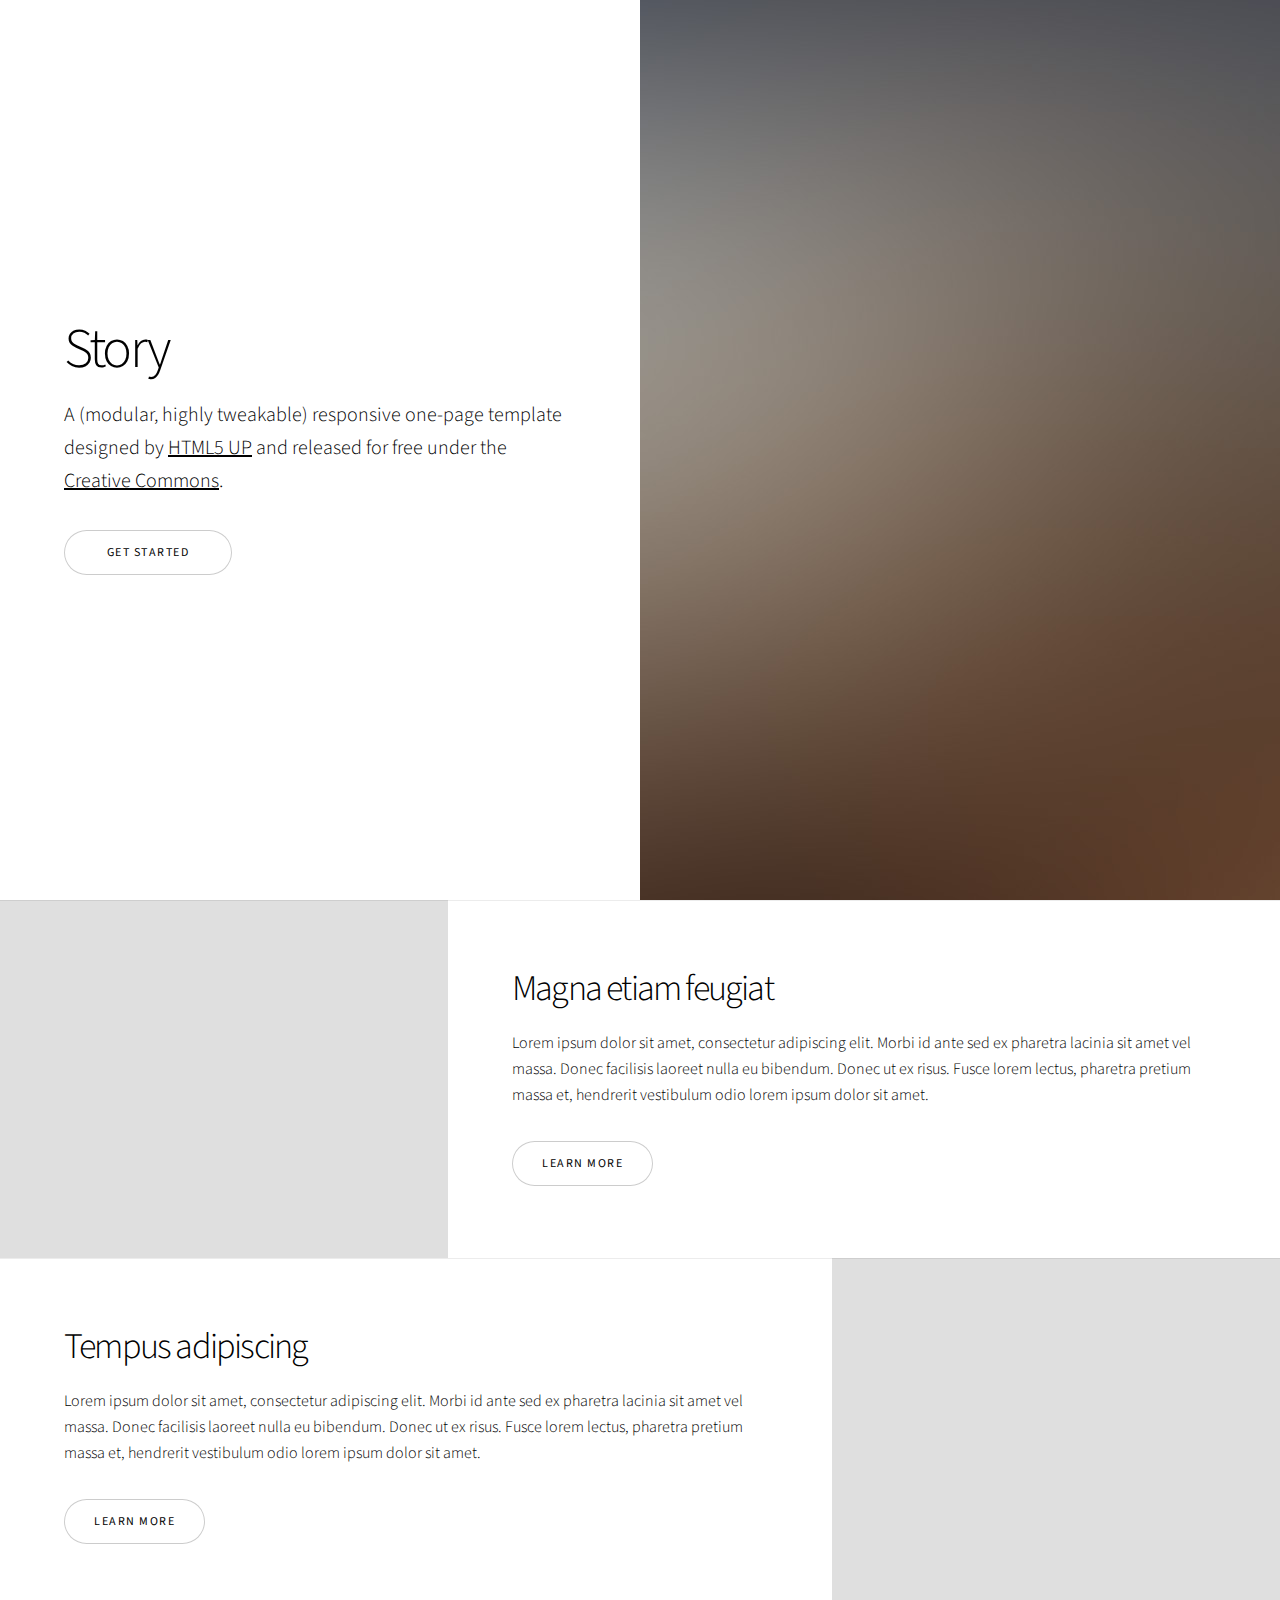
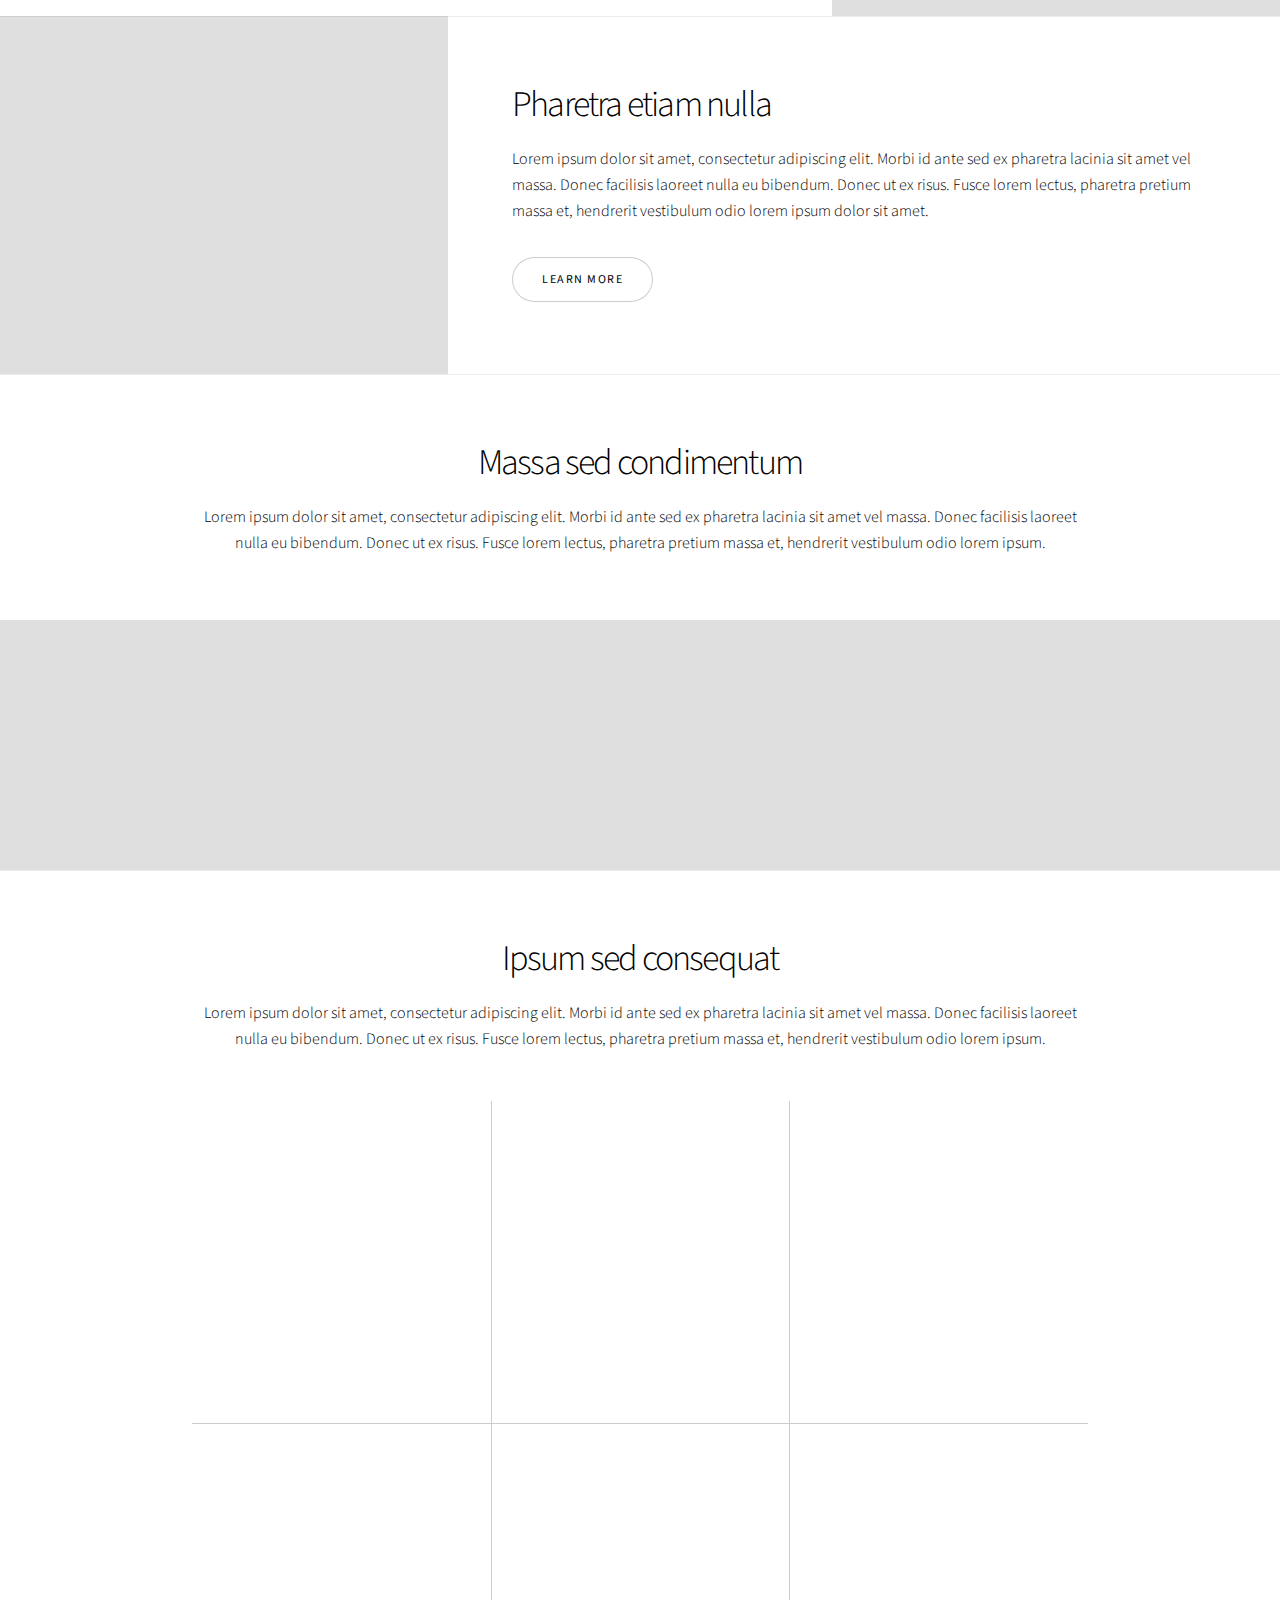
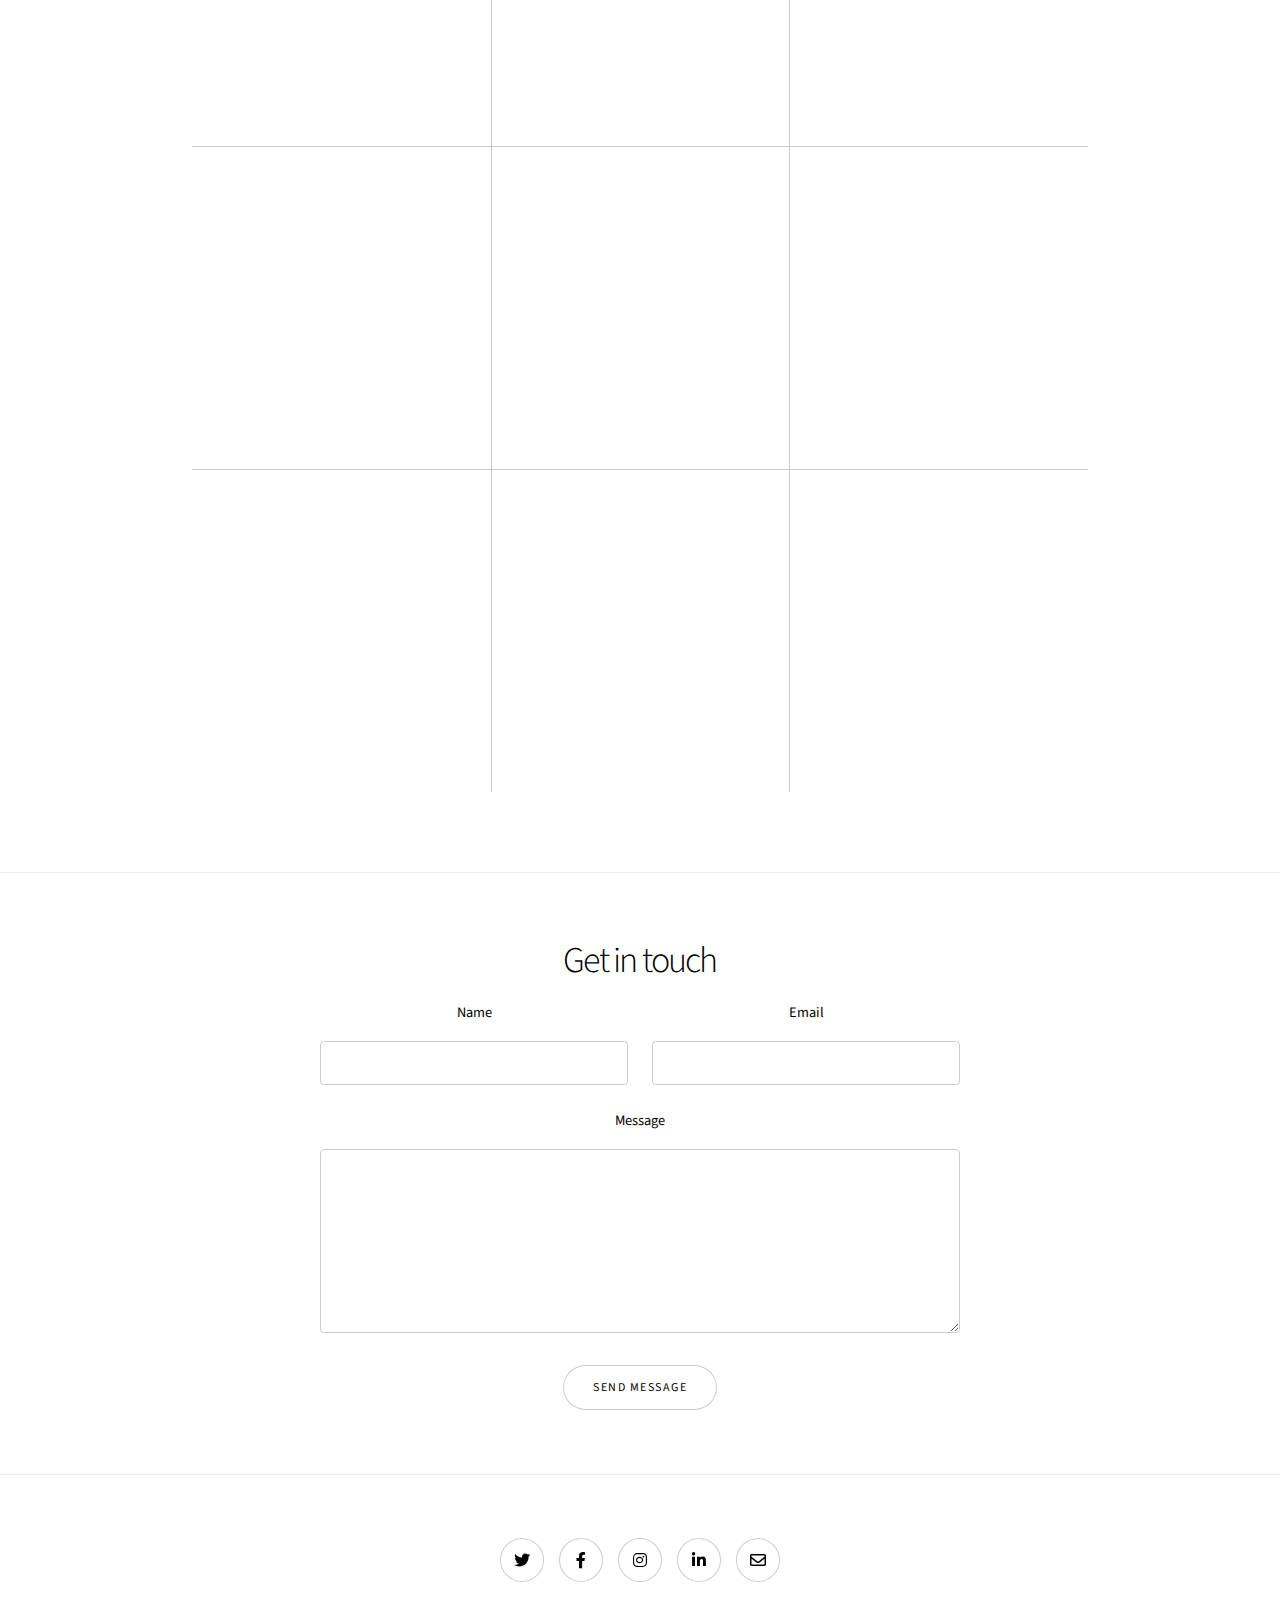
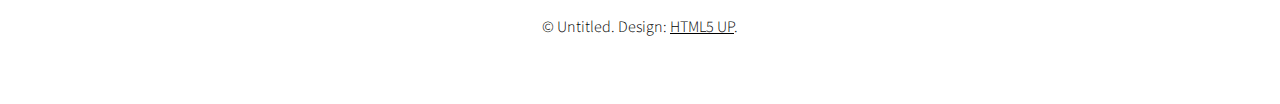
==== html5up-story/index.html @ 66fefcb7 "HTML5 Download" ====
<!DOCTYPE HTML>
<!--
	Story by HTML5 UP
	html5up.net | @ajlkn
	Free for personal and commercial use under the CCA 3.0 license (html5up.net/license)
-->
<html>
	<head>
		<title>Story by HTML5 UP</title>
		<meta charset="utf-8" />
		<meta name="viewport" content="width=device-width, initial-scale=1, user-scalable=no" />
		<link rel="stylesheet" href="assets/css/main.css" />
		<noscript><link rel="stylesheet" href="assets/css/noscript.css" /></noscript>
	</head>
	<body class="is-preload">

		<!-- Wrapper -->
			<div id="wrapper" class="divided">

				<!-- One -->
					<section class="banner style1 orient-left content-align-left image-position-right fullscreen onload-image-fade-in onload-content-fade-right">
						<div class="content">
							<h1>Story</h1>
							<p class="major">A (modular, highly tweakable) responsive one-page template designed by <a href="https://html5up.net">HTML5 UP</a> and released for free under the <a href="https://html5up.net/license">Creative Commons</a>.</p>
							<ul class="actions stacked">
								<li><a href="#first" class="button big wide smooth-scroll-middle">Get Started</a></li>
							</ul>
						</div>
						<div class="image">
							<img src="images/banner.jpg" alt="" />
						</div>
					</section>

				<!-- Two -->
					<section class="spotlight style1 orient-right content-align-left image-position-center onscroll-image-fade-in" id="first">
						<div class="content">
							<h2>Magna etiam feugiat</h2>
							<p>Lorem ipsum dolor sit amet, consectetur adipiscing elit. Morbi id ante sed ex pharetra lacinia sit amet vel massa. Donec facilisis laoreet nulla eu bibendum. Donec ut ex risus. Fusce lorem lectus, pharetra pretium massa et, hendrerit vestibulum odio lorem ipsum dolor sit amet.</p>
							<ul class="actions stacked">
								<li><a href="#" class="button">Learn More</a></li>
							</ul>
						</div>
						<div class="image">
							<img src="images/spotlight01.jpg" alt="" />
						</div>
					</section>

				<!-- Three -->
					<section class="spotlight style1 orient-left content-align-left image-position-center onscroll-image-fade-in">
						<div class="content">
							<h2>Tempus adipiscing</h2>
							<p>Lorem ipsum dolor sit amet, consectetur adipiscing elit. Morbi id ante sed ex pharetra lacinia sit amet vel massa. Donec facilisis laoreet nulla eu bibendum. Donec ut ex risus. Fusce lorem lectus, pharetra pretium massa et, hendrerit vestibulum odio lorem ipsum dolor sit amet.</p>
							<ul class="actions stacked">
								<li><a href="#" class="button">Learn More</a></li>
							</ul>
						</div>
						<div class="image">
							<img src="images/spotlight02.jpg" alt="" />
						</div>
					</section>

				<!-- Four -->
					<section class="spotlight style1 orient-right content-align-left image-position-center onscroll-image-fade-in">
						<div class="content">
							<h2>Pharetra etiam nulla</h2>
							<p>Lorem ipsum dolor sit amet, consectetur adipiscing elit. Morbi id ante sed ex pharetra lacinia sit amet vel massa. Donec facilisis laoreet nulla eu bibendum. Donec ut ex risus. Fusce lorem lectus, pharetra pretium massa et, hendrerit vestibulum odio lorem ipsum dolor sit amet.</p>
							<ul class="actions stacked">
								<li><a href="#" class="button">Learn More</a></li>
							</ul>
						</div>
						<div class="image">
							<img src="images/spotlight03.jpg" alt="" />
						</div>
					</section>

				<!-- Five -->
					<section class="wrapper style1 align-center">
						<div class="inner">
							<h2>Massa sed condimentum</h2>
							<p>Lorem ipsum dolor sit amet, consectetur adipiscing elit. Morbi id ante sed ex pharetra lacinia sit amet vel massa. Donec facilisis laoreet nulla eu bibendum. Donec ut ex risus. Fusce lorem lectus, pharetra pretium massa et, hendrerit vestibulum odio lorem ipsum.</p>
						</div>

						<!-- Gallery -->
							<div class="gallery style2 medium lightbox onscroll-fade-in">
								<article>
									<a href="images/gallery/fulls/01.jpg" class="image">
										<img src="images/gallery/thumbs/01.jpg" alt="" />
									</a>
									<div class="caption">
										<h3>Ipsum Dolor</h3>
										<p>Lorem ipsum dolor amet, consectetur magna etiam elit. Etiam sed ultrices.</p>
										<ul class="actions fixed">
											<li><span class="button small">Details</span></li>
										</ul>
									</div>
								</article>
								<article>
									<a href="images/gallery/fulls/02.jpg" class="image">
										<img src="images/gallery/thumbs/02.jpg" alt="" />
									</a>
									<div class="caption">
										<h3>Feugiat Lorem</h3>
										<p>Lorem ipsum dolor amet, consectetur magna etiam elit. Etiam sed ultrices.</p>
										<ul class="actions fixed">
											<li><span class="button small">Details</span></li>
										</ul>
									</div>
								</article>
								<article>
									<a href="images/gallery/fulls/03.jpg" class="image">
										<img src="images/gallery/thumbs/03.jpg" alt="" />
									</a>
									<div class="caption">
										<h3>Magna Amet</h3>
										<p>Lorem ipsum dolor amet, consectetur magna etiam elit. Etiam sed ultrices.</p>
										<ul class="actions fixed">
											<li><span class="button small">Details</span></li>
										</ul>
									</div>
								</article>
								<article>
									<a href="images/gallery/fulls/04.jpg" class="image">
										<img src="images/gallery/thumbs/04.jpg" alt="" />
									</a>
									<div class="caption">
										<h3>Sed Tempus</h3>
										<p>Lorem ipsum dolor amet, consectetur magna etiam elit. Etiam sed ultrices.</p>
										<ul class="actions fixed">
											<li><span class="button small">Details</span></li>
										</ul>
									</div>
								</article>
								<article>
									<a href="images/gallery/fulls/05.jpg" class="image">
										<img src="images/gallery/thumbs/05.jpg" alt="" />
									</a>
									<div class="caption">
										<h3>Ultrices Magna</h3>
										<p>Lorem ipsum dolor amet, consectetur magna etiam elit. Etiam sed ultrices.</p>
										<ul class="actions fixed">
											<li><span class="button small">Details</span></li>
										</ul>
									</div>
								</article>
								<article>
									<a href="images/gallery/fulls/06.jpg" class="image">
										<img src="images/gallery/thumbs/06.jpg" alt="" />
									</a>
									<div class="caption">
										<h3>Sed Tempus</h3>
										<p>Lorem ipsum dolor amet, consectetur magna etiam elit. Etiam sed ultrices.</p>
										<ul class="actions fixed">
											<li><span class="button small">Details</span></li>
										</ul>
									</div>
								</article>
								<article>
									<a href="images/gallery/fulls/07.jpg" class="image">
										<img src="images/gallery/thumbs/07.jpg" alt="" />
									</a>
									<div class="caption">
										<h3>Ipsum Lorem</h3>
										<p>Lorem ipsum dolor amet, consectetur magna etiam elit. Etiam sed ultrices.</p>
										<ul class="actions fixed">
											<li><span class="button small">Details</span></li>
										</ul>
									</div>
								</article>
								<article>
									<a href="images/gallery/fulls/08.jpg" class="image">
										<img src="images/gallery/thumbs/08.jpg" alt="" />
									</a>
									<div class="caption">
										<h3>Magna Risus</h3>
										<p>Lorem ipsum dolor amet, consectetur magna etiam elit. Etiam sed ultrices.</p>
										<ul class="actions fixed">
											<li><span class="button small">Details</span></li>
										</ul>
									</div>
								</article>
								<article>
									<a href="images/gallery/fulls/09.jpg" class="image">
										<img src="images/gallery/thumbs/09.jpg" alt="" />
									</a>
									<div class="caption">
										<h3>Tempus Dolor</h3>
										<p>Lorem ipsum dolor amet, consectetur magna etiam elit. Etiam sed ultrices.</p>
										<ul class="actions fixed">
											<li><span class="button small">Details</span></li>
										</ul>
									</div>
								</article>
								<article>
									<a href="images/gallery/fulls/10.jpg" class="image">
										<img src="images/gallery/thumbs/10.jpg" alt="" />
									</a>
									<div class="caption">
										<h3>Sed Etiam</h3>
										<p>Lorem ipsum dolor amet, consectetur magna etiam elit. Etiam sed ultrices.</p>
										<ul class="actions fixed">
											<li><span class="button small">Details</span></li>
										</ul>
									</div>
								</article>
								<article>
									<a href="images/gallery/fulls/11.jpg" class="image">
										<img src="images/gallery/thumbs/11.jpg" alt="" />
									</a>
									<div class="caption">
										<h3>Magna Lorem</h3>
										<p>Lorem ipsum dolor amet, consectetur magna etiam elit. Etiam sed ultrices.</p>
										<ul class="actions fixed">
											<li><span class="button small">Details</span></li>
										</ul>
									</div>
								</article>
								<article>
									<a href="images/gallery/fulls/12.jpg" class="image">
										<img src="images/gallery/thumbs/12.jpg" alt="" />
									</a>
									<div class="caption">
										<h3>Ipsum Dolor</h3>
										<p>Lorem ipsum dolor amet, consectetur magna etiam elit. Etiam sed ultrices.</p>
										<ul class="actions fixed">
											<li><span class="button small">Details</span></li>
										</ul>
									</div>
								</article>
							</div>

					</section>

				<!-- Six -->
					<section class="wrapper style1 align-center">
						<div class="inner">
							<h2>Ipsum sed consequat</h2>
							<p>Lorem ipsum dolor sit amet, consectetur adipiscing elit. Morbi id ante sed ex pharetra lacinia sit amet vel massa. Donec facilisis laoreet nulla eu bibendum. Donec ut ex risus. Fusce lorem lectus, pharetra pretium massa et, hendrerit vestibulum odio lorem ipsum.</p>
							<div class="items style1 medium onscroll-fade-in">
								<section>
									<span class="icon style2 major fa-gem"></span>
									<h3>Lorem</h3>
									<p>Lorem ipsum dolor sit amet, consectetur adipiscing elit. Morbi dui turpis, cursus eget orci amet aliquam congue semper. Etiam eget ultrices risus nec tempor elit.</p>
								</section>
								<section>
									<span class="icon solid style2 major fa-save"></span>
									<h3>Ipsum</h3>
									<p>Lorem ipsum dolor sit amet, consectetur adipiscing elit. Morbi dui turpis, cursus eget orci amet aliquam congue semper. Etiam eget ultrices risus nec tempor elit.</p>
								</section>
								<section>
									<span class="icon solid style2 major fa-chart-bar"></span>
									<h3>Dolor</h3>
									<p>Lorem ipsum dolor sit amet, consectetur adipiscing elit. Morbi dui turpis, cursus eget orci amet aliquam congue semper. Etiam eget ultrices risus nec tempor elit.</p>
								</section>
								<section>
									<span class="icon solid style2 major fa-wifi"></span>
									<h3>Amet</h3>
									<p>Lorem ipsum dolor sit amet, consectetur adipiscing elit. Morbi dui turpis, cursus eget orci amet aliquam congue semper. Etiam eget ultrices risus nec tempor elit.</p>
								</section>
								<section>
									<span class="icon solid style2 major fa-cog"></span>
									<h3>Magna</h3>
									<p>Lorem ipsum dolor sit amet, consectetur adipiscing elit. Morbi dui turpis, cursus eget orci amet aliquam congue semper. Etiam eget ultrices risus nec tempor elit.</p>
								</section>
								<section>
									<span class="icon style2 major fa-paper-plane"></span>
									<h3>Tempus</h3>
									<p>Lorem ipsum dolor sit amet, consectetur adipiscing elit. Morbi dui turpis, cursus eget orci amet aliquam congue semper. Etiam eget ultrices risus nec tempor elit.</p>
								</section>
								<section>
									<span class="icon solid style2 major fa-desktop"></span>
									<h3>Aliquam</h3>
									<p>Lorem ipsum dolor sit amet, consectetur adipiscing elit. Morbi dui turpis, cursus eget orci amet aliquam congue semper. Etiam eget ultrices risus nec tempor elit.</p>
								</section>
								<section>
									<span class="icon solid style2 major fa-sync-alt"></span>
									<h3>Elit</h3>
									<p>Lorem ipsum dolor sit amet, consectetur adipiscing elit. Morbi dui turpis, cursus eget orci amet aliquam congue semper. Etiam eget ultrices risus nec tempor elit.</p>
								</section>
								<section>
									<span class="icon solid style2 major fa-hashtag"></span>
									<h3>Morbi</h3>
									<p>Lorem ipsum dolor sit amet, consectetur adipiscing elit. Morbi dui turpis, cursus eget orci amet aliquam congue semper. Etiam eget ultrices risus nec tempor elit.</p>
								</section>
								<section>
									<span class="icon solid style2 major fa-bolt"></span>
									<h3>Turpis</h3>
									<p>Lorem ipsum dolor sit amet, consectetur adipiscing elit. Morbi dui turpis, cursus eget orci amet aliquam congue semper. Etiam eget ultrices risus nec tempor elit.</p>
								</section>
								<section>
									<span class="icon solid style2 major fa-envelope"></span>
									<h3>Ultrices</h3>
									<p>Lorem ipsum dolor sit amet, consectetur adipiscing elit. Morbi dui turpis, cursus eget orci amet aliquam congue semper. Etiam eget ultrices risus nec tempor elit.</p>
								</section>
								<section>
									<span class="icon solid style2 major fa-leaf"></span>
									<h3>Risus</h3>
									<p>Lorem ipsum dolor sit amet, consectetur adipiscing elit. Morbi dui turpis, cursus eget orci amet aliquam congue semper. Etiam eget ultrices risus nec tempor elit.</p>
								</section>
							</div>
						</div>
					</section>

				<!-- Seven -->
					<section class="wrapper style1 align-center">
						<div class="inner medium">
							<h2>Get in touch</h2>
							<form method="post" action="#">
								<div class="fields">
									<div class="field half">
										<label for="name">Name</label>
										<input type="text" name="name" id="name" value="" />
									</div>
									<div class="field half">
										<label for="email">Email</label>
										<input type="email" name="email" id="email" value="" />
									</div>
									<div class="field">
										<label for="message">Message</label>
										<textarea name="message" id="message" rows="6"></textarea>
									</div>
								</div>
								<ul class="actions special">
									<li><input type="submit" name="submit" id="submit" value="Send Message" /></li>
								</ul>
							</form>

						</div>
					</section>

				<!-- Footer -->
					<footer class="wrapper style1 align-center">
						<div class="inner">
							<ul class="icons">
								<li><a href="#" class="icon brands style2 fa-twitter"><span class="label">Twitter</span></a></li>
								<li><a href="#" class="icon brands style2 fa-facebook-f"><span class="label">Facebook</span></a></li>
								<li><a href="#" class="icon brands style2 fa-instagram"><span class="label">Instagram</span></a></li>
								<li><a href="#" class="icon brands style2 fa-linkedin-in"><span class="label">LinkedIn</span></a></li>
								<li><a href="#" class="icon style2 fa-envelope"><span class="label">Email</span></a></li>
							</ul>
							<p>&copy; Untitled. Design: <a href="https://html5up.net">HTML5 UP</a>.</p>
						</div>
					</footer>

			</div>

		<!-- Scripts -->
			<script src="assets/js/jquery.min.js"></script>
			<script src="assets/js/jquery.scrollex.min.js"></script>
			<script src="assets/js/jquery.scrolly.min.js"></script>
			<script src="assets/js/browser.min.js"></script>
			<script src="assets/js/breakpoints.min.js"></script>
			<script src="assets/js/util.js"></script>
			<script src="assets/js/main.js"></script>

	</body>
</html>
---- html5up-story/assets/css/main.css ----
@import url(fontawesome-all.min.css);
@import url("https://fonts.googleapis.com/css?family=Source+Sans+Pro:300,300i,400,400i");

/*
	Story by HTML5 UP
	html5up.net | @ajlkn
	Free for personal and commercial use under the CCA 3.0 license (html5up.net/license)
*/

html, body, div, span, applet, object,
iframe, h1, h2, h3, h4, h5, h6, p, blockquote,
pre, a, abbr, acronym, address, big, cite,
code, del, dfn, em, img, ins, kbd, q, s, samp,
small, strike, strong, sub, sup, tt, var, b,
u, i, center, dl, dt, dd, ol, ul, li, fieldset,
form, label, legend, table, caption, tbody,
tfoot, thead, tr, th, td, article, aside,
canvas, details, embed, figure, figcaption,
footer, header, hgroup, menu, nav, output, ruby,
section, summary, time, mark, audio, video {
	margin: 0;
	padding: 0;
	border: 0;
	font-size: 100%;
	font: inherit;
	vertical-align: baseline;}

article, aside, details, figcaption, figure,
footer, header, hgroup, menu, nav, section {
	display: block;}

body {
	line-height: 1;
}

ol, ul {
	list-style: none;
}

blockquote, q {
	quotes: none;
}

	blockquote:before, blockquote:after, q:before, q:after {
		content: '';
		content: none;
	}

table {
	border-collapse: collapse;
	border-spacing: 0;
}

body {
	-webkit-text-size-adjust: none;
}

mark {
	background-color: transparent;
	color: inherit;
}

input::-moz-focus-inner {
	border: 0;
	padding: 0;
}

input, select, textarea {
	-moz-appearance: none;
	-webkit-appearance: none;
	-ms-appearance: none;
	appearance: none;
}

/* Basic */

	@-ms-viewport {
		width: device-width;
	}

	body {
		-ms-overflow-style: scrollbar;
	}

	@media screen and (max-width: 480px) {

		html, body {
			min-width: 320px;
		}

	}

	html {
		box-sizing: border-box;
	}

	*, *:before, *:after {
		box-sizing: inherit;
	}

	body {
		background: #ffffff;
	}

		body.is-preload *, body.is-preload *:before, body.is-preload *:after {
			-moz-animation: none !important;
			-webkit-animation: none !important;
			-ms-animation: none !important;
			animation: none !important;
			-moz-transition: none !important;
			-webkit-transition: none !important;
			-ms-transition: none !important;
			transition: none !important;
		}

/* Type */

	html {
		font-size: 18pt;
	}

		@media screen and (max-width: 1680px) {

			html {
				font-size: 14pt;
			}

		}

		@media screen and (max-width: 1280px) {

			html {
				font-size: 12pt;
			}

		}

		@media screen and (max-width: 736px) {

			html {
				font-size: 11pt;
			}

		}

		@media screen and (max-width: 360px) {

			html {
				font-size: 10pt;
			}

		}

	body {
		background-color: #ffffff;
		color: #000000;
	}

	body, input, select, textarea {
		font-family: "Source Sans Pro", Helvetica, sans-serif;
		font-size: 1rem;
		font-weight: 300;
		line-height: 1.65;
	}

	a {
		-moz-transition: color 0.2s ease-in-out;
		-webkit-transition: color 0.2s ease-in-out;
		-ms-transition: color 0.2s ease-in-out;
		transition: color 0.2s ease-in-out;
		text-decoration: underline;
	}

		a:hover {
			text-decoration: none;
		}

	strong, b {
		font-weight: 400;
	}

	em, i {
		font-style: italic;
	}

	p {
		margin: 0 0 2rem 0;
	}

		p.major {
			font-size: 1.25rem;
		}

	h1, h2, h3, h4, h5, h6 {
		font-weight: 300;
		line-height: 1.375;
		letter-spacing: -0.05em;
		margin: 0 0 1rem 0;
	}

		h1 a, h2 a, h3 a, h4 a, h5 a, h6 a {
			color: inherit;
			text-decoration: none;
		}

	h1 {
		font-size: 3.5rem;
		line-height: 1.2;
	}

	h2 {
		font-size: 2.25rem;
	}

	h3 {
		font-size: 1.5rem;
	}

	h4 {
		font-size: 1.1rem;
	}

	h5 {
		font-size: 0.9rem;
	}

	h6 {
		font-size: 0.7rem;
	}

	sub {
		font-size: 0.8rem;
		position: relative;
		top: 0.5rem;
	}

	sup {
		font-size: 0.8rem;
		position: relative;
		top: -0.5rem;
	}

	blockquote {
		border-left: solid 4px;
		font-style: italic;
		margin: 0 0 2rem 0;
		padding: 0.5rem 0 0.5rem 2rem;
	}

	code {
		border-radius: 4px;
		font-family: "Courier New", monospace;
		font-size: 0.9em;
		margin: 0 0.25rem;
		padding: 0.25rem 0.325rem;
	}

	pre {
		-webkit-overflow-scrolling: touch;
		font-family: "Courier New", monospace;
		font-size: 0.9em;
		margin: 0 0 2rem 0;
	}

		pre code {
			display: block;
			line-height: 1.5;
			padding: 0.75rem 1rem;
			overflow-x: auto;
		}

	hr {
		border: 0;
		border-bottom: solid 1px;
		margin: 2.5rem 0;
	}

		hr.major {
			margin: 3.5rem 0;
		}

	.align-left {
		text-align: left;
	}

	.align-center {
		text-align: center;
	}

	.align-right {
		text-align: right;
	}

	@media screen and (max-width: 736px) {

		p.major {
			font-size: 1.1rem;
		}

		h1 {
			font-size: 2.5rem;
		}

		h2 {
			font-size: 2rem;
		}

		h3 {
			font-size: 1.25rem;
		}

		h4 {
			font-size: 1rem;
		}

	}

	input, select, textarea {
		color: #000000;
	}

	a {
		color: #000000;
	}

		a:hover {
			color: #47D3E5;
		}

	strong, b {
		color: #000000;
	}

	h1, h2, h3, h4, h5, h6 {
		color: #000000;
	}

	blockquote {
		border-left-color: rgba(0, 0, 0, 0.2);
	}

	code {
		background: rgba(0, 0, 0, 0.05);
		border-color: rgba(0, 0, 0, 0.2);
	}

	hr {
		border-bottom-color: rgba(0, 0, 0, 0.2);
	}

/* Row */

	.row {
		display: flex;
		flex-wrap: wrap;
		box-sizing: border-box;
		align-items: stretch;
	}

		.row > * {
			box-sizing: border-box;
		}

		.row.gtr-uniform > * > :last-child {
			margin-bottom: 0;
		}

		.row.aln-left {
			justify-content: flex-start;
		}

		.row.aln-center {
			justify-content: center;
		}

		.row.aln-right {
			justify-content: flex-end;
		}

		.row.aln-top {
			align-items: flex-start;
		}

		.row.aln-middle {
			align-items: center;
		}

		.row.aln-bottom {
			align-items: flex-end;
		}

		.row > .imp {
			order: -1;
		}

		.row > .col-1 {
			width: 8.33333%;
		}

		.row > .off-1 {
			margin-left: 8.33333%;
		}

		.row > .col-2 {
			width: 16.66667%;
		}

		.row > .off-2 {
			margin-left: 16.66667%;
		}

		.row > .col-3 {
			width: 25%;
		}

		.row > .off-3 {
			margin-left: 25%;
		}

		.row > .col-4 {
			width: 33.33333%;
		}

		.row > .off-4 {
			margin-left: 33.33333%;
		}

		.row > .col-5 {
			width: 41.66667%;
		}

		.row > .off-5 {
			margin-left: 41.66667%;
		}

		.row > .col-6 {
			width: 50%;
		}

		.row > .off-6 {
			margin-left: 50%;
		}

		.row > .col-7 {
			width: 58.33333%;
		}

		.row > .off-7 {
			margin-left: 58.33333%;
		}

		.row > .col-8 {
			width: 66.66667%;
		}

		.row > .off-8 {
			margin-left: 66.66667%;
		}

		.row > .col-9 {
			width: 75%;
		}

		.row > .off-9 {
			margin-left: 75%;
		}

		.row > .col-10 {
			width: 83.33333%;
		}

		.row > .off-10 {
			margin-left: 83.33333%;
		}

		.row > .col-11 {
			width: 91.66667%;
		}

		.row > .off-11 {
			margin-left: 91.66667%;
		}

		.row > .col-12 {
			width: 100%;
		}

		.row > .off-12 {
			margin-left: 100%;
		}

		.row.gtr-0 {
			margin-top: 0;
			margin-left: 0rem;
		}

			.row.gtr-0 > * {
				padding: 0 0 0 0rem;
			}

			.row.gtr-0.gtr-uniform {
				margin-top: 0rem;
			}

				.row.gtr-0.gtr-uniform > * {
					padding-top: 0rem;
				}

		.row.gtr-25 {
			margin-top: 0;
			margin-left: -0.5rem;
		}

			.row.gtr-25 > * {
				padding: 0 0 0 0.5rem;
			}

			.row.gtr-25.gtr-uniform {
				margin-top: -0.5rem;
			}

				.row.gtr-25.gtr-uniform > * {
					padding-top: 0.5rem;
				}

		.row.gtr-50 {
			margin-top: 0;
			margin-left: -1rem;
		}

			.row.gtr-50 > * {
				padding: 0 0 0 1rem;
			}

			.row.gtr-50.gtr-uniform {
				margin-top: -1rem;
			}

				.row.gtr-50.gtr-uniform > * {
					padding-top: 1rem;
				}

		.row {
			margin-top: 0;
			margin-left: -2rem;
		}

			.row > * {
				padding: 0 0 0 2rem;
			}

			.row.gtr-uniform {
				margin-top: -2rem;
			}

				.row.gtr-uniform > * {
					padding-top: 2rem;
				}

		.row.gtr-150 {
			margin-top: 0;
			margin-left: -3rem;
		}

			.row.gtr-150 > * {
				padding: 0 0 0 3rem;
			}

			.row.gtr-150.gtr-uniform {
				margin-top: -3rem;
			}

				.row.gtr-150.gtr-uniform > * {
					padding-top: 3rem;
				}

		.row.gtr-200 {
			margin-top: 0;
			margin-left: -4rem;
		}

			.row.gtr-200 > * {
				padding: 0 0 0 4rem;
			}

			.row.gtr-200.gtr-uniform {
				margin-top: -4rem;
			}

				.row.gtr-200.gtr-uniform > * {
					padding-top: 4rem;
				}

		@media screen and (max-width: 1680px) {

			.row {
				display: flex;
				flex-wrap: wrap;
				box-sizing: border-box;
				align-items: stretch;
			}

				.row > * {
					box-sizing: border-box;
				}

				.row.gtr-uniform > * > :last-child {
					margin-bottom: 0;
				}

				.row.aln-left {
					justify-content: flex-start;
				}

				.row.aln-center {
					justify-content: center;
				}

				.row.aln-right {
					justify-content: flex-end;
				}

				.row.aln-top {
					align-items: flex-start;
				}

				.row.aln-middle {
					align-items: center;
				}

				.row.aln-bottom {
					align-items: flex-end;
				}

				.row > .imp-xlarge {
					order: -1;
				}

				.row > .col-1-xlarge {
					width: 8.33333%;
				}

				.row > .off-1-xlarge {
					margin-left: 8.33333%;
				}

				.row > .col-2-xlarge {
					width: 16.66667%;
				}

				.row > .off-2-xlarge {
					margin-left: 16.66667%;
				}

				.row > .col-3-xlarge {
					width: 25%;
				}

				.row > .off-3-xlarge {
					margin-left: 25%;
				}

				.row > .col-4-xlarge {
					width: 33.33333%;
				}

				.row > .off-4-xlarge {
					margin-left: 33.33333%;
				}

				.row > .col-5-xlarge {
					width: 41.66667%;
				}

				.row > .off-5-xlarge {
					margin-left: 41.66667%;
				}

				.row > .col-6-xlarge {
					width: 50%;
				}

				.row > .off-6-xlarge {
					margin-left: 50%;
				}

				.row > .col-7-xlarge {
					width: 58.33333%;
				}

				.row > .off-7-xlarge {
					margin-left: 58.33333%;
				}

				.row > .col-8-xlarge {
					width: 66.66667%;
				}

				.row > .off-8-xlarge {
					margin-left: 66.66667%;
				}

				.row > .col-9-xlarge {
					width: 75%;
				}

				.row > .off-9-xlarge {
					margin-left: 75%;
				}

				.row > .col-10-xlarge {
					width: 83.33333%;
				}

				.row > .off-10-xlarge {
					margin-left: 83.33333%;
				}

				.row > .col-11-xlarge {
					width: 91.66667%;
				}

				.row > .off-11-xlarge {
					margin-left: 91.66667%;
				}

				.row > .col-12-xlarge {
					width: 100%;
				}

				.row > .off-12-xlarge {
					margin-left: 100%;
				}

				.row.gtr-0 {
					margin-top: 0;
					margin-left: 0rem;
				}

					.row.gtr-0 > * {
						padding: 0 0 0 0rem;
					}

					.row.gtr-0.gtr-uniform {
						margin-top: 0rem;
					}

						.row.gtr-0.gtr-uniform > * {
							padding-top: 0rem;
						}

				.row.gtr-25 {
					margin-top: 0;
					margin-left: -0.5rem;
				}

					.row.gtr-25 > * {
						padding: 0 0 0 0.5rem;
					}

					.row.gtr-25.gtr-uniform {
						margin-top: -0.5rem;
					}

						.row.gtr-25.gtr-uniform > * {
							padding-top: 0.5rem;
						}

				.row.gtr-50 {
					margin-top: 0;
					margin-left: -1rem;
				}

					.row.gtr-50 > * {
						padding: 0 0 0 1rem;
					}

					.row.gtr-50.gtr-uniform {
						margin-top: -1rem;
					}

						.row.gtr-50.gtr-uniform > * {
							padding-top: 1rem;
						}

				.row {
					margin-top: 0;
					margin-left: -2rem;
				}

					.row > * {
						padding: 0 0 0 2rem;
					}

					.row.gtr-uniform {
						margin-top: -2rem;
					}

						.row.gtr-uniform > * {
							padding-top: 2rem;
						}

				.row.gtr-150 {
					margin-top: 0;
					margin-left: -3rem;
				}

					.row.gtr-150 > * {
						padding: 0 0 0 3rem;
					}

					.row.gtr-150.gtr-uniform {
						margin-top: -3rem;
					}

						.row.gtr-150.gtr-uniform > * {
							padding-top: 3rem;
						}

				.row.gtr-200 {
					margin-top: 0;
					margin-left: -4rem;
				}

					.row.gtr-200 > * {
						padding: 0 0 0 4rem;
					}

					.row.gtr-200.gtr-uniform {
						margin-top: -4rem;
					}

						.row.gtr-200.gtr-uniform > * {
							padding-top: 4rem;
						}

		}

		@media screen and (max-width: 1280px) {

			.row {
				display: flex;
				flex-wrap: wrap;
				box-sizing: border-box;
				align-items: stretch;
			}

				.row > * {
					box-sizing: border-box;
				}

				.row.gtr-uniform > * > :last-child {
					margin-bottom: 0;
				}

				.row.aln-left {
					justify-content: flex-start;
				}

				.row.aln-center {
					justify-content: center;
				}

				.row.aln-right {
					justify-content: flex-end;
				}

				.row.aln-top {
					align-items: flex-start;
				}

				.row.aln-middle {
					align-items: center;
				}

				.row.aln-bottom {
					align-items: flex-end;
				}

				.row > .imp-large {
					order: -1;
				}

				.row > .col-1-large {
					width: 8.33333%;
				}

				.row > .off-1-large {
					margin-left: 8.33333%;
				}

				.row > .col-2-large {
					width: 16.66667%;
				}

				.row > .off-2-large {
					margin-left: 16.66667%;
				}

				.row > .col-3-large {
					width: 25%;
				}

				.row > .off-3-large {
					margin-left: 25%;
				}

				.row > .col-4-large {
					width: 33.33333%;
				}

				.row > .off-4-large {
					margin-left: 33.33333%;
				}

				.row > .col-5-large {
					width: 41.66667%;
				}

				.row > .off-5-large {
					margin-left: 41.66667%;
				}

				.row > .col-6-large {
					width: 50%;
				}

				.row > .off-6-large {
					margin-left: 50%;
				}

				.row > .col-7-large {
					width: 58.33333%;
				}

				.row > .off-7-large {
					margin-left: 58.33333%;
				}

				.row > .col-8-large {
					width: 66.66667%;
				}

				.row > .off-8-large {
					margin-left: 66.66667%;
				}

				.row > .col-9-large {
					width: 75%;
				}

				.row > .off-9-large {
					margin-left: 75%;
				}

				.row > .col-10-large {
					width: 83.33333%;
				}

				.row > .off-10-large {
					margin-left: 83.33333%;
				}

				.row > .col-11-large {
					width: 91.66667%;
				}

				.row > .off-11-large {
					margin-left: 91.66667%;
				}

				.row > .col-12-large {
					width: 100%;
				}

				.row > .off-12-large {
					margin-left: 100%;
				}

				.row.gtr-0 {
					margin-top: 0;
					margin-left: 0rem;
				}

					.row.gtr-0 > * {
						padding: 0 0 0 0rem;
					}

					.row.gtr-0.gtr-uniform {
						margin-top: 0rem;
					}

						.row.gtr-0.gtr-uniform > * {
							padding-top: 0rem;
						}

				.row.gtr-25 {
					margin-top: 0;
					margin-left: -0.5rem;
				}

					.row.gtr-25 > * {
						padding: 0 0 0 0.5rem;
					}

					.row.gtr-25.gtr-uniform {
						margin-top: -0.5rem;
					}

						.row.gtr-25.gtr-uniform > * {
							padding-top: 0.5rem;
						}

				.row.gtr-50 {
					margin-top: 0;
					margin-left: -1rem;
				}

					.row.gtr-50 > * {
						padding: 0 0 0 1rem;
					}

					.row.gtr-50.gtr-uniform {
						margin-top: -1rem;
					}

						.row.gtr-50.gtr-uniform > * {
							padding-top: 1rem;
						}

				.row {
					margin-top: 0;
					margin-left: -2rem;
				}

					.row > * {
						padding: 0 0 0 2rem;
					}

					.row.gtr-uniform {
						margin-top: -2rem;
					}

						.row.gtr-uniform > * {
							padding-top: 2rem;
						}

				.row.gtr-150 {
					margin-top: 0;
					margin-left: -3rem;
				}

					.row.gtr-150 > * {
						padding: 0 0 0 3rem;
					}

					.row.gtr-150.gtr-uniform {
						margin-top: -3rem;
					}

						.row.gtr-150.gtr-uniform > * {
							padding-top: 3rem;
						}

				.row.gtr-200 {
					margin-top: 0;
					margin-left: -4rem;
				}

					.row.gtr-200 > * {
						padding: 0 0 0 4rem;
					}

					.row.gtr-200.gtr-uniform {
						margin-top: -4rem;
					}

						.row.gtr-200.gtr-uniform > * {
							padding-top: 4rem;
						}

		}

		@media screen and (max-width: 980px) {

			.row {
				display: flex;
				flex-wrap: wrap;
				box-sizing: border-box;
				align-items: stretch;
			}

				.row > * {
					box-sizing: border-box;
				}

				.row.gtr-uniform > * > :last-child {
					margin-bottom: 0;
				}

				.row.aln-left {
					justify-content: flex-start;
				}

				.row.aln-center {
					justify-content: center;
				}

				.row.aln-right {
					justify-content: flex-end;
				}

				.row.aln-top {
					align-items: flex-start;
				}

				.row.aln-middle {
					align-items: center;
				}

				.row.aln-bottom {
					align-items: flex-end;
				}

				.row > .imp-medium {
					order: -1;
				}

				.row > .col-1-medium {
					width: 8.33333%;
				}

				.row > .off-1-medium {
					margin-left: 8.33333%;
				}

				.row > .col-2-medium {
					width: 16.66667%;
				}

				.row > .off-2-medium {
					margin-left: 16.66667%;
				}

				.row > .col-3-medium {
					width: 25%;
				}

				.row > .off-3-medium {
					margin-left: 25%;
				}

				.row > .col-4-medium {
					width: 33.33333%;
				}

				.row > .off-4-medium {
					margin-left: 33.33333%;
				}

				.row > .col-5-medium {
					width: 41.66667%;
				}

				.row > .off-5-medium {
					margin-left: 41.66667%;
				}

				.row > .col-6-medium {
					width: 50%;
				}

				.row > .off-6-medium {
					margin-left: 50%;
				}

				.row > .col-7-medium {
					width: 58.33333%;
				}

				.row > .off-7-medium {
					margin-left: 58.33333%;
				}

				.row > .col-8-medium {
					width: 66.66667%;
				}

				.row > .off-8-medium {
					margin-left: 66.66667%;
				}

				.row > .col-9-medium {
					width: 75%;
				}

				.row > .off-9-medium {
					margin-left: 75%;
				}

				.row > .col-10-medium {
					width: 83.33333%;
				}

				.row > .off-10-medium {
					margin-left: 83.33333%;
				}

				.row > .col-11-medium {
					width: 91.66667%;
				}

				.row > .off-11-medium {
					margin-left: 91.66667%;
				}

				.row > .col-12-medium {
					width: 100%;
				}

				.row > .off-12-medium {
					margin-left: 100%;
				}

				.row.gtr-0 {
					margin-top: 0;
					margin-left: 0rem;
				}

					.row.gtr-0 > * {
						padding: 0 0 0 0rem;
					}

					.row.gtr-0.gtr-uniform {
						margin-top: 0rem;
					}

						.row.gtr-0.gtr-uniform > * {
							padding-top: 0rem;
						}

				.row.gtr-25 {
					margin-top: 0;
					margin-left: -0.5rem;
				}

					.row.gtr-25 > * {
						padding: 0 0 0 0.5rem;
					}

					.row.gtr-25.gtr-uniform {
						margin-top: -0.5rem;
					}

						.row.gtr-25.gtr-uniform > * {
							padding-top: 0.5rem;
						}

				.row.gtr-50 {
					margin-top: 0;
					margin-left: -1rem;
				}

					.row.gtr-50 > * {
						padding: 0 0 0 1rem;
					}

					.row.gtr-50.gtr-uniform {
						margin-top: -1rem;
					}

						.row.gtr-50.gtr-uniform > * {
							padding-top: 1rem;
						}

				.row {
					margin-top: 0;
					margin-left: -2rem;
				}

					.row > * {
						padding: 0 0 0 2rem;
					}

					.row.gtr-uniform {
						margin-top: -2rem;
					}

						.row.gtr-uniform > * {
							padding-top: 2rem;
						}

				.row.gtr-150 {
					margin-top: 0;
					margin-left: -3rem;
				}

					.row.gtr-150 > * {
						padding: 0 0 0 3rem;
					}

					.row.gtr-150.gtr-uniform {
						margin-top: -3rem;
					}

						.row.gtr-150.gtr-uniform > * {
							padding-top: 3rem;
						}

				.row.gtr-200 {
					margin-top: 0;
					margin-left: -4rem;
				}

					.row.gtr-200 > * {
						padding: 0 0 0 4rem;
					}

					.row.gtr-200.gtr-uniform {
						margin-top: -4rem;
					}

						.row.gtr-200.gtr-uniform > * {
							padding-top: 4rem;
						}

		}

		@media screen and (max-width: 736px) {

			.row {
				display: flex;
				flex-wrap: wrap;
				box-sizing: border-box;
				align-items: stretch;
			}

				.row > * {
					box-sizing: border-box;
				}

				.row.gtr-uniform > * > :last-child {
					margin-bottom: 0;
				}

				.row.aln-left {
					justify-content: flex-start;
				}

				.row.aln-center {
					justify-content: center;
				}

				.row.aln-right {
					justify-content: flex-end;
				}

				.row.aln-top {
					align-items: flex-start;
				}

				.row.aln-middle {
					align-items: center;
				}

				.row.aln-bottom {
					align-items: flex-end;
				}

				.row > .imp-small {
					order: -1;
				}

				.row > .col-1-small {
					width: 8.33333%;
				}

				.row > .off-1-small {
					margin-left: 8.33333%;
				}

				.row > .col-2-small {
					width: 16.66667%;
				}

				.row > .off-2-small {
					margin-left: 16.66667%;
				}

				.row > .col-3-small {
					width: 25%;
				}

				.row > .off-3-small {
					margin-left: 25%;
				}

				.row > .col-4-small {
					width: 33.33333%;
				}

				.row > .off-4-small {
					margin-left: 33.33333%;
				}

				.row > .col-5-small {
					width: 41.66667%;
				}

				.row > .off-5-small {
					margin-left: 41.66667%;
				}

				.row > .col-6-small {
					width: 50%;
				}

				.row > .off-6-small {
					margin-left: 50%;
				}

				.row > .col-7-small {
					width: 58.33333%;
				}

				.row > .off-7-small {
					margin-left: 58.33333%;
				}

				.row > .col-8-small {
					width: 66.66667%;
				}

				.row > .off-8-small {
					margin-left: 66.66667%;
				}

				.row > .col-9-small {
					width: 75%;
				}

				.row > .off-9-small {
					margin-left: 75%;
				}

				.row > .col-10-small {
					width: 83.33333%;
				}

				.row > .off-10-small {
					margin-left: 83.33333%;
				}

				.row > .col-11-small {
					width: 91.66667%;
				}

				.row > .off-11-small {
					margin-left: 91.66667%;
				}

				.row > .col-12-small {
					width: 100%;
				}

				.row > .off-12-small {
					margin-left: 100%;
				}

				.row.gtr-0 {
					margin-top: 0;
					margin-left: 0rem;
				}

					.row.gtr-0 > * {
						padding: 0 0 0 0rem;
					}

					.row.gtr-0.gtr-uniform {
						margin-top: 0rem;
					}

						.row.gtr-0.gtr-uniform > * {
							padding-top: 0rem;
						}

				.row.gtr-25 {
					margin-top: 0;
					margin-left: -0.5rem;
				}

					.row.gtr-25 > * {
						padding: 0 0 0 0.5rem;
					}

					.row.gtr-25.gtr-uniform {
						margin-top: -0.5rem;
					}

						.row.gtr-25.gtr-uniform > * {
							padding-top: 0.5rem;
						}

				.row.gtr-50 {
					margin-top: 0;
					margin-left: -1rem;
				}

					.row.gtr-50 > * {
						padding: 0 0 0 1rem;
					}

					.row.gtr-50.gtr-uniform {
						margin-top: -1rem;
					}

						.row.gtr-50.gtr-uniform > * {
							padding-top: 1rem;
						}

				.row {
					margin-top: 0;
					margin-left: -2rem;
				}

					.row > * {
						padding: 0 0 0 2rem;
					}

					.row.gtr-uniform {
						margin-top: -2rem;
					}

						.row.gtr-uniform > * {
							padding-top: 2rem;
						}

				.row.gtr-150 {
					margin-top: 0;
					margin-left: -3rem;
				}

					.row.gtr-150 > * {
						padding: 0 0 0 3rem;
					}

					.row.gtr-150.gtr-uniform {
						margin-top: -3rem;
					}

						.row.gtr-150.gtr-uniform > * {
							padding-top: 3rem;
						}

				.row.gtr-200 {
					margin-top: 0;
					margin-left: -4rem;
				}

					.row.gtr-200 > * {
						padding: 0 0 0 4rem;
					}

					.row.gtr-200.gtr-uniform {
						margin-top: -4rem;
					}

						.row.gtr-200.gtr-uniform > * {
							padding-top: 4rem;
						}

		}

		@media screen and (max-width: 480px) {

			.row {
				display: flex;
				flex-wrap: wrap;
				box-sizing: border-box;
				align-items: stretch;
			}

				.row > * {
					box-sizing: border-box;
				}

				.row.gtr-uniform > * > :last-child {
					margin-bottom: 0;
				}

				.row.aln-left {
					justify-content: flex-start;
				}

				.row.aln-center {
					justify-content: center;
				}

				.row.aln-right {
					justify-content: flex-end;
				}

				.row.aln-top {
					align-items: flex-start;
				}

				.row.aln-middle {
					align-items: center;
				}

				.row.aln-bottom {
					align-items: flex-end;
				}

				.row > .imp-xsmall {
					order: -1;
				}

				.row > .col-1-xsmall {
					width: 8.33333%;
				}

				.row > .off-1-xsmall {
					margin-left: 8.33333%;
				}

				.row > .col-2-xsmall {
					width: 16.66667%;
				}

				.row > .off-2-xsmall {
					margin-left: 16.66667%;
				}

				.row > .col-3-xsmall {
					width: 25%;
				}

				.row > .off-3-xsmall {
					margin-left: 25%;
				}

				.row > .col-4-xsmall {
					width: 33.33333%;
				}

				.row > .off-4-xsmall {
					margin-left: 33.33333%;
				}

				.row > .col-5-xsmall {
					width: 41.66667%;
				}

				.row > .off-5-xsmall {
					margin-left: 41.66667%;
				}

				.row > .col-6-xsmall {
					width: 50%;
				}

				.row > .off-6-xsmall {
					margin-left: 50%;
				}

				.row > .col-7-xsmall {
					width: 58.33333%;
				}

				.row > .off-7-xsmall {
					margin-left: 58.33333%;
				}

				.row > .col-8-xsmall {
					width: 66.66667%;
				}

				.row > .off-8-xsmall {
					margin-left: 66.66667%;
				}

				.row > .col-9-xsmall {
					width: 75%;
				}

				.row > .off-9-xsmall {
					margin-left: 75%;
				}

				.row > .col-10-xsmall {
					width: 83.33333%;
				}

				.row > .off-10-xsmall {
					margin-left: 83.33333%;
				}

				.row > .col-11-xsmall {
					width: 91.66667%;
				}

				.row > .off-11-xsmall {
					margin-left: 91.66667%;
				}

				.row > .col-12-xsmall {
					width: 100%;
				}

				.row > .off-12-xsmall {
					margin-left: 100%;
				}

				.row.gtr-0 {
					margin-top: 0;
					margin-left: 0rem;
				}

					.row.gtr-0 > * {
						padding: 0 0 0 0rem;
					}

					.row.gtr-0.gtr-uniform {
						margin-top: 0rem;
					}

						.row.gtr-0.gtr-uniform > * {
							padding-top: 0rem;
						}

				.row.gtr-25 {
					margin-top: 0;
					margin-left: -0.5rem;
				}

					.row.gtr-25 > * {
						padding: 0 0 0 0.5rem;
					}

					.row.gtr-25.gtr-uniform {
						margin-top: -0.5rem;
					}

						.row.gtr-25.gtr-uniform > * {
							padding-top: 0.5rem;
						}

				.row.gtr-50 {
					margin-top: 0;
					margin-left: -1rem;
				}

					.row.gtr-50 > * {
						padding: 0 0 0 1rem;
					}

					.row.gtr-50.gtr-uniform {
						margin-top: -1rem;
					}

						.row.gtr-50.gtr-uniform > * {
							padding-top: 1rem;
						}

				.row {
					margin-top: 0;
					margin-left: -2rem;
				}

					.row > * {
						padding: 0 0 0 2rem;
					}

					.row.gtr-uniform {
						margin-top: -2rem;
					}

						.row.gtr-uniform > * {
							padding-top: 2rem;
						}

				.row.gtr-150 {
					margin-top: 0;
					margin-left: -3rem;
				}

					.row.gtr-150 > * {
						padding: 0 0 0 3rem;
					}

					.row.gtr-150.gtr-uniform {
						margin-top: -3rem;
					}

						.row.gtr-150.gtr-uniform > * {
							padding-top: 3rem;
						}

				.row.gtr-200 {
					margin-top: 0;
					margin-left: -4rem;
				}

					.row.gtr-200 > * {
						padding: 0 0 0 4rem;
					}

					.row.gtr-200.gtr-uniform {
						margin-top: -4rem;
					}

						.row.gtr-200.gtr-uniform > * {
							padding-top: 4rem;
						}

		}

		@media screen and (max-width: 360px) {

			.row {
				display: flex;
				flex-wrap: wrap;
				box-sizing: border-box;
				align-items: stretch;
			}

				.row > * {
					box-sizing: border-box;
				}

				.row.gtr-uniform > * > :last-child {
					margin-bottom: 0;
				}

				.row.aln-left {
					justify-content: flex-start;
				}

				.row.aln-center {
					justify-content: center;
				}

				.row.aln-right {
					justify-content: flex-end;
				}

				.row.aln-top {
					align-items: flex-start;
				}

				.row.aln-middle {
					align-items: center;
				}

				.row.aln-bottom {
					align-items: flex-end;
				}

				.row > .imp-xxsmall {
					order: -1;
				}

				.row > .col-1-xxsmall {
					width: 8.33333%;
				}

				.row > .off-1-xxsmall {
					margin-left: 8.33333%;
				}

				.row > .col-2-xxsmall {
					width: 16.66667%;
				}

				.row > .off-2-xxsmall {
					margin-left: 16.66667%;
				}

				.row > .col-3-xxsmall {
					width: 25%;
				}

				.row > .off-3-xxsmall {
					margin-left: 25%;
				}

				.row > .col-4-xxsmall {
					width: 33.33333%;
				}

				.row > .off-4-xxsmall {
					margin-left: 33.33333%;
				}

				.row > .col-5-xxsmall {
					width: 41.66667%;
				}

				.row > .off-5-xxsmall {
					margin-left: 41.66667%;
				}

				.row > .col-6-xxsmall {
					width: 50%;
				}

				.row > .off-6-xxsmall {
					margin-left: 50%;
				}

				.row > .col-7-xxsmall {
					width: 58.33333%;
				}

				.row > .off-7-xxsmall {
					margin-left: 58.33333%;
				}

				.row > .col-8-xxsmall {
					width: 66.66667%;
				}

				.row > .off-8-xxsmall {
					margin-left: 66.66667%;
				}

				.row > .col-9-xxsmall {
					width: 75%;
				}

				.row > .off-9-xxsmall {
					margin-left: 75%;
				}

				.row > .col-10-xxsmall {
					width: 83.33333%;
				}

				.row > .off-10-xxsmall {
					margin-left: 83.33333%;
				}

				.row > .col-11-xxsmall {
					width: 91.66667%;
				}

				.row > .off-11-xxsmall {
					margin-left: 91.66667%;
				}

				.row > .col-12-xxsmall {
					width: 100%;
				}

				.row > .off-12-xxsmall {
					margin-left: 100%;
				}

				.row.gtr-0 {
					margin-top: 0;
					margin-left: 0rem;
				}

					.row.gtr-0 > * {
						padding: 0 0 0 0rem;
					}

					.row.gtr-0.gtr-uniform {
						margin-top: 0rem;
					}

						.row.gtr-0.gtr-uniform > * {
							padding-top: 0rem;
						}

				.row.gtr-25 {
					margin-top: 0;
					margin-left: -0.5rem;
				}

					.row.gtr-25 > * {
						padding: 0 0 0 0.5rem;
					}

					.row.gtr-25.gtr-uniform {
						margin-top: -0.5rem;
					}

						.row.gtr-25.gtr-uniform > * {
							padding-top: 0.5rem;
						}

				.row.gtr-50 {
					margin-top: 0;
					margin-left: -1rem;
				}

					.row.gtr-50 > * {
						padding: 0 0 0 1rem;
					}

					.row.gtr-50.gtr-uniform {
						margin-top: -1rem;
					}

						.row.gtr-50.gtr-uniform > * {
							padding-top: 1rem;
						}

				.row {
					margin-top: 0;
					margin-left: -2rem;
				}

					.row > * {
						padding: 0 0 0 2rem;
					}

					.row.gtr-uniform {
						margin-top: -2rem;
					}

						.row.gtr-uniform > * {
							padding-top: 2rem;
						}

				.row.gtr-150 {
					margin-top: 0;
					margin-left: -3rem;
				}

					.row.gtr-150 > * {
						padding: 0 0 0 3rem;
					}

					.row.gtr-150.gtr-uniform {
						margin-top: -3rem;
					}

						.row.gtr-150.gtr-uniform > * {
							padding-top: 3rem;
						}

				.row.gtr-200 {
					margin-top: 0;
					margin-left: -4rem;
				}

					.row.gtr-200 > * {
						padding: 0 0 0 4rem;
					}

					.row.gtr-200.gtr-uniform {
						margin-top: -4rem;
					}

						.row.gtr-200.gtr-uniform > * {
							padding-top: 4rem;
						}

		}

/* Box */

	.box {
		border-radius: 4px;
		border: solid 1px;
		margin-bottom: 2rem;
		padding: 1.5rem;
	}

		.box > :last-child,
		.box > :last-child > :last-child,
		.box > :last-child > :last-child > :last-child {
			margin-bottom: 0;
		}

		.box.alt {
			border: 0;
			border-radius: 0;
			padding: 0;
		}

	.box {
		border-color: rgba(0, 0, 0, 0.2);
	}

/* Button */

	input[type="submit"],
	input[type="reset"],
	input[type="button"],
	button,
	.button {
		-moz-appearance: none;
		-webkit-appearance: none;
		-ms-appearance: none;
		appearance: none;
		-moz-transition: background-color 0.2s ease-in-out, box-shadow 0.2s ease-in-out, color 0.2s ease-in-out;
		-webkit-transition: background-color 0.2s ease-in-out, box-shadow 0.2s ease-in-out, color 0.2s ease-in-out;
		-ms-transition: background-color 0.2s ease-in-out, box-shadow 0.2s ease-in-out, color 0.2s ease-in-out;
		transition: background-color 0.2s ease-in-out, box-shadow 0.2s ease-in-out, color 0.2s ease-in-out;
		border: 0;
		cursor: pointer;
		display: inline-block;
		font-weight: 400;
		letter-spacing: 0.125em;
		text-align: center;
		text-decoration: none;
		text-transform: uppercase;
		white-space: nowrap;
		font-size: 0.75rem;
		max-width: 20rem;
		height: 3.75em;
		line-height: 3.75em;
		border-radius: 3.75em;
		padding: 0 2.5em;
		text-overflow: ellipsis;
		overflow: hidden;
	}

		input[type="submit"].icon:before,
		input[type="reset"].icon:before,
		input[type="button"].icon:before,
		button.icon:before,
		.button.icon:before {
			margin-right: 0.5rem;
		}

		input[type="submit"].fit,
		input[type="reset"].fit,
		input[type="button"].fit,
		button.fit,
		.button.fit {
			width: 100%;
		}

		input[type="submit"].small,
		input[type="reset"].small,
		input[type="button"].small,
		button.small,
		.button.small {
			font-size: 0.6rem;
			height: 3.325em;
			line-height: 3.325em;
			border-radius: 3.325em;
			padding: 0 2em;
		}

		input[type="submit"].large,
		input[type="reset"].large,
		input[type="button"].large,
		button.large,
		.button.large {
			font-size: 0.8rem;
			height: 4em;
			line-height: 4em;
			border-radius: 4em;
			padding: 0 3em;
		}

		input[type="submit"].wide,
		input[type="reset"].wide,
		input[type="button"].wide,
		button.wide,
		.button.wide {
			min-width: 14em;
		}

		input[type="submit"].disabled, input[type="submit"]:disabled,
		input[type="reset"].disabled,
		input[type="reset"]:disabled,
		input[type="button"].disabled,
		input[type="button"]:disabled,
		button.disabled,
		button:disabled,
		.button.disabled,
		.button:disabled {
			pointer-events: none;
			opacity: 0.25;
		}

	input[type="submit"],
	input[type="reset"],
	input[type="button"],
	button,
	.button {
		background-color: transparent;
		box-shadow: inset 0 0 0 1px rgba(0, 0, 0, 0.2);
		color: #000000 !important;
	}

		input[type="submit"]:hover,
		input[type="reset"]:hover,
		input[type="button"]:hover,
		button:hover,
		.button:hover {
			box-shadow: inset 0 0 0 1px #47D3E5;
			color: #47D3E5 !important;
		}

		input[type="submit"]:active,
		input[type="reset"]:active,
		input[type="button"]:active,
		button:active,
		.button:active {
			background-color: rgba(71, 211, 229, 0.2);
			box-shadow: inset 0 0 0 1px #47D3E5;
			color: #47D3E5 !important;
		}

		input[type="submit"].primary,
		input[type="reset"].primary,
		input[type="button"].primary,
		button.primary,
		.button.primary {
			background-color: #000000;
			box-shadow: none;
			color: #ffffff !important;
		}

			input[type="submit"].primary:hover,
			input[type="reset"].primary:hover,
			input[type="button"].primary:hover,
			button.primary:hover,
			.button.primary:hover {
				background-color: #47D3E5;
			}

			input[type="submit"].primary:active,
			input[type="reset"].primary:active,
			input[type="button"].primary:active,
			button.primary:active,
			.button.primary:active {
				background-color: #1ebdd1;
			}

/* Form */

	form {
		margin: 0 0 2rem 0;
	}

		form > :last-child {
			margin-bottom: 0;
		}

		form > .fields {
			display: -moz-flex;
			display: -webkit-flex;
			display: -ms-flex;
			display: flex;
			-moz-flex-wrap: wrap;
			-webkit-flex-wrap: wrap;
			-ms-flex-wrap: wrap;
			flex-wrap: wrap;
			width: calc(100% + 3rem);
			margin: -1.5rem 0 2rem -1.5rem;
		}

			form > .fields > .field {
				-moz-flex-grow: 0;
				-webkit-flex-grow: 0;
				-ms-flex-grow: 0;
				flex-grow: 0;
				-moz-flex-shrink: 0;
				-webkit-flex-shrink: 0;
				-ms-flex-shrink: 0;
				flex-shrink: 0;
				padding: 1.5rem 0 0 1.5rem;
				width: calc(100% - 1.5rem);
			}

				form > .fields > .field.half {
					width: calc(50% - 0.75rem);
				}

				form > .fields > .field.third {
					width: calc(100%/3 - 0.5rem);
				}

				form > .fields > .field.quarter {
					width: calc(25% - 0.375rem);
				}

		@media screen and (max-width: 480px) {

			form > .fields {
				width: calc(100% + 3rem);
				margin: -1.5rem 0 2rem -1.5rem;
			}

				form > .fields > .field {
					padding: 1.5rem 0 0 1.5rem;
					width: calc(100% - 1.5rem);
				}

					form > .fields > .field.half {
						width: calc(100% - 1.5rem);
					}

					form > .fields > .field.third {
						width: calc(100% - 1.5rem);
					}

					form > .fields > .field.quarter {
						width: calc(100% - 1.5rem);
					}

		}

	label {
		display: block;
		font-size: 0.9rem;
		font-weight: 400;
		margin: 0 0 1rem 0;
	}

	input[type="text"],
	input[type="password"],
	input[type="email"],
	input[type="tel"],
	input[type="search"],
	input[type="url"],
	select,
	textarea {
		-moz-appearance: none;
		-webkit-appearance: none;
		-ms-appearance: none;
		appearance: none;
		background-color: transparent;
		border-radius: 4px;
		border: none;
		border: solid 1px;
		color: inherit;
		display: block;
		outline: 0;
		padding: 0 0.825rem;
		text-decoration: none;
		width: 100%;
	}

		input[type="text"]:invalid,
		input[type="password"]:invalid,
		input[type="email"]:invalid,
		input[type="tel"]:invalid,
		input[type="search"]:invalid,
		input[type="url"]:invalid,
		select:invalid,
		textarea:invalid {
			box-shadow: none;
		}

	select {
		background-size: 1.25rem;
		background-repeat: no-repeat;
		background-position: calc(100% - 1rem) center;
		height: 2.75rem;
		padding-right: 2.75rem;
		text-overflow: ellipsis;
	}

		select:focus::-ms-value {
			background-color: transparent;
		}

		select::-ms-expand {
			display: none;
		}

	input[type="text"],
	input[type="password"],
	input[type="email"],
	input[type="tel"],
	input[type="search"],
	input[type="url"],
	select {
		height: 2.75rem;
	}

	textarea {
		padding: 0.75rem 1rem;
	}

	input[type="checkbox"],
	input[type="radio"] {
		-moz-appearance: none;
		-webkit-appearance: none;
		-ms-appearance: none;
		appearance: none;
		display: block;
		float: left;
		margin-right: -2rem;
		opacity: 0;
		width: 1rem;
		z-index: -1;
	}

		input[type="checkbox"] + label,
		input[type="radio"] + label {
			text-decoration: none;
			-moz-user-select: none;
			-webkit-user-select: none;
			-ms-user-select: none;
			user-select: none;
			cursor: pointer;
			display: inline-block;
			font-size: 1rem;
			font-weight: 300;
			padding-left: 2.4rem;
			padding-right: 0.75rem;
			position: relative;
			margin-bottom: 0;
		}

			input[type="checkbox"] + label:before,
			input[type="radio"] + label:before {
				-moz-osx-font-smoothing: grayscale;
				-webkit-font-smoothing: antialiased;
				display: inline-block;
				font-style: normal;
				font-variant: normal;
				text-rendering: auto;
				line-height: 1;
				text-transform: none !important;
				font-family: 'Font Awesome 5 Free';
				font-weight: 900;
			}

			input[type="checkbox"] + label:before,
			input[type="radio"] + label:before {
				border-radius: 4px;
				border: solid 1px;
				content: '';
				display: inline-block;
				font-size: 0.8rem;
				height: 1.65rem;
				left: 0;
				line-height: 1.65rem;
				position: absolute;
				text-align: center;
				top: 0;
				width: 1.65rem;
			}

		input[type="checkbox"]:checked + label:before,
		input[type="radio"]:checked + label:before {
			content: '\f00c';
		}

	input[type="checkbox"] + label:before {
		border-radius: 4px;
	}

	input[type="radio"] + label:before {
		border-radius: 100%;
	}

	::-webkit-input-placeholder {
		opacity: 1.0;
	}

	:-moz-placeholder {
		opacity: 1.0;
	}

	::-moz-placeholder {
		opacity: 1.0;
	}

	:-ms-input-placeholder {
		opacity: 1.0;
	}

	label {
		color: #000000;
	}

	input[type="text"],
	input[type="password"],
	input[type="email"],
	input[type="tel"],
	input[type="search"],
	input[type="url"],
	select,
	textarea {
		border-color: rgba(0, 0, 0, 0.2);
	}

		input[type="text"]:focus,
		input[type="password"]:focus,
		input[type="email"]:focus,
		input[type="tel"]:focus,
		input[type="search"]:focus,
		input[type="url"]:focus,
		select:focus,
		textarea:focus {
			border-color: #47D3E5;
			box-shadow: 0 0 0 1px #47D3E5;
		}

	select {
		background-image: url("data:image/svg+xml;charset=utf8,%3Csvg xmlns='http://www.w3.org/2000/svg' width='40' height='40' preserveAspectRatio='none' viewBox='0 0 40 40'%3E%3Cpath d='M9.4,12.3l10.4,10.4l10.4-10.4c0.2-0.2,0.5-0.4,0.9-0.4c0.3,0,0.6,0.1,0.9,0.4l3.3,3.3c0.2,0.2,0.4,0.5,0.4,0.9 c0,0.4-0.1,0.6-0.4,0.9L20.7,31.9c-0.2,0.2-0.5,0.4-0.9,0.4c-0.3,0-0.6-0.1-0.9-0.4L4.3,17.3c-0.2-0.2-0.4-0.5-0.4-0.9 c0-0.4,0.1-0.6,0.4-0.9l3.3-3.3c0.2-0.2,0.5-0.4,0.9-0.4S9.1,12.1,9.4,12.3z' fill='rgba(0, 0, 0, 0.2)' /%3E%3C/svg%3E");
	}

		select option {
			color: #000000;
			background: #ffffff;
		}

	input[type="checkbox"] + label,
	input[type="radio"] + label {
		color: #000000;
	}

		input[type="checkbox"] + label:before,
		input[type="radio"] + label:before {
			border-color: rgba(0, 0, 0, 0.2);
		}

	input[type="checkbox"]:checked + label:before,
	input[type="radio"]:checked + label:before {
		background-color: #000000;
		border-color: #000000;
		color: #ffffff;
	}

	input[type="checkbox"]:focus + label:before,
	input[type="radio"]:focus + label:before {
		border-color: #47D3E5;
		box-shadow: 0 0 0 1px #47D3E5;
	}

	::-webkit-input-placeholder {
		color: rgba(0, 0, 0, 0.75) !important;
	}

	:-moz-placeholder {
		color: rgba(0, 0, 0, 0.75) !important;
	}

	::-moz-placeholder {
		color: rgba(0, 0, 0, 0.75) !important;
	}

	:-ms-input-placeholder {
		color: rgba(0, 0, 0, 0.75) !important;
	}

/* Icon */

	.icon {
		text-decoration: none;
		border-bottom: none;
		position: relative;
		text-align: center;
	}

		.icon:before {
			-moz-osx-font-smoothing: grayscale;
			-webkit-font-smoothing: antialiased;
			display: inline-block;
			font-style: normal;
			font-variant: normal;
			text-rendering: auto;
			line-height: 1;
			text-transform: none !important;
			font-family: 'Font Awesome 5 Free';
			font-weight: 400;
		}

		.icon > .label {
			display: none;
		}

		.icon:before {
			line-height: inherit;
		}

		.icon.solid:before {
			font-weight: 900;
		}

		.icon.brands:before {
			font-family: 'Font Awesome 5 Brands';
		}

		.icon.style2:before {
			border-radius: 2.75em;
			display: inline-block;
			height: 2.75em;
			line-height: 2.75em;
			width: 2.75em;
		}

		.icon.major {
			display: block;
			margin: 0 0 1rem 0;
		}

			.icon.major:before {
				font-size: 1.25rem;
			}

	a.icon.style2:before {
		-moz-transition: background-color 0.2s ease-in-out, box-shadow 0.2s ease-in-out, color 0.2s ease-in-out;
		-webkit-transition: background-color 0.2s ease-in-out, box-shadow 0.2s ease-in-out, color 0.2s ease-in-out;
		-ms-transition: background-color 0.2s ease-in-out, box-shadow 0.2s ease-in-out, color 0.2s ease-in-out;
		transition: background-color 0.2s ease-in-out, box-shadow 0.2s ease-in-out, color 0.2s ease-in-out;
	}

	.icon.style2:before {
		box-shadow: inset 0 0 0 1px rgba(0, 0, 0, 0.2);
	}

	a.icon.style2:hover:before {
		box-shadow: inset 0 0 0 1px #47D3E5;
		color: #47D3E5;
	}

	a.icon.style2:active:before {
		background-color: rgba(71, 211, 229, 0.1);
		box-shadow: inset 0 0 0 1px #47D3E5;
		color: #47D3E5;
	}

/* Image */

	.image {
		border: 0;
		border-radius: 4px;
		display: inline-block;
		position: relative;
	}

		.image img {
			display: block;
			border-radius: 4px;
		}

		.image.left, .image.right {
			width: 40%;
			max-width: 10rem;
		}

			.image.left img, .image.right img {
				width: 100%;
			}

		.image.left {
			float: left;
			margin: 0 1.5rem 1rem 0;
			top: 0.25rem;
		}

		.image.right {
			float: right;
			margin: 0 0 1rem 1.5rem;
			top: 0.25rem;
		}

		.image.fit {
			display: block;
			margin: 0 0 2rem 0;
			width: 100%;
		}

			.image.fit img {
				width: 100%;
			}

		.image.main {
			display: block;
			margin: 0 0 3rem 0;
			width: 100%;
		}

			.image.main img {
				width: 100%;
			}

/* List */

	ol {
		list-style: decimal;
		margin: 0 0 2rem 0;
		padding-left: 1.25rem;
	}

		ol li {
			padding-left: 0.25rem;
		}

	ul {
		list-style: disc;
		margin: 0 0 2rem 0;
		padding-left: 1rem;
	}

		ul li {
			padding-left: 0.5rem;
		}

		ul.alt {
			list-style: none;
			padding-left: 0;
		}

			ul.alt li {
				border-top: solid 1px;
				padding: 0.5rem 0;
			}

				ul.alt li:first-child {
					border-top: 0;
					padding-top: 0;
				}

	dl {
		margin: 0 0 2rem 0;
	}

		dl dt {
			display: block;
			font-weight: 400;
			margin: 0 0 1rem 0;
		}

		dl dd {
			margin-left: 2rem;
		}

		dl.style2 dt {
			width: 25%;
			float: left;
		}

		dl.style2 dd {
			width: 70%;
			float: left;
		}

		dl.style2:after {
			content: '';
			display: block;
			clear: both;
		}

	ul.alt li {
		border-top-color: rgba(0, 0, 0, 0.2);
	}

/* Actions */

	ul.actions {
		display: -moz-flex;
		display: -webkit-flex;
		display: -ms-flex;
		display: flex;
		cursor: default;
		list-style: none;
		margin-left: -1rem;
		padding-left: 0;
	}

		ul.actions li {
			padding: 0 0 0 1rem;
			vertical-align: middle;
		}

		ul.actions.special {
			-moz-justify-content: center;
			-webkit-justify-content: center;
			-ms-justify-content: center;
			justify-content: center;
			width: 100%;
			margin-left: 0;
		}

			ul.actions.special li:first-child {
				padding-left: 0;
			}

		ul.actions.stacked {
			-moz-flex-direction: column;
			-webkit-flex-direction: column;
			-ms-flex-direction: column;
			flex-direction: column;
			margin-left: 0;
		}

			ul.actions.stacked li {
				padding: 1.3rem 0 0 0;
			}

				ul.actions.stacked li:first-child {
					padding-top: 0;
				}

		ul.actions.fit {
			width: calc(100% + 1rem);
		}

			ul.actions.fit li {
				-moz-flex-grow: 1;
				-webkit-flex-grow: 1;
				-ms-flex-grow: 1;
				flex-grow: 1;
				-moz-flex-shrink: 1;
				-webkit-flex-shrink: 1;
				-ms-flex-shrink: 1;
				flex-shrink: 1;
				width: 100%;
			}

				ul.actions.fit li > * {
					width: 100%;
				}

			ul.actions.fit.stacked {
				width: 100%;
			}

		@media screen and (max-width: 480px) {

			ul.actions:not(.fixed) {
				-moz-flex-direction: column;
				-webkit-flex-direction: column;
				-ms-flex-direction: column;
				flex-direction: column;
				margin-left: 0;
				width: 100% !important;
			}

				ul.actions:not(.fixed) li {
					-moz-flex-grow: 1;
					-webkit-flex-grow: 1;
					-ms-flex-grow: 1;
					flex-grow: 1;
					-moz-flex-shrink: 1;
					-webkit-flex-shrink: 1;
					-ms-flex-shrink: 1;
					flex-shrink: 1;
					padding: 1rem 0 0 0;
					text-align: center;
					width: 100%;
				}

					ul.actions:not(.fixed) li > * {
						width: 100%;
					}

					ul.actions:not(.fixed) li:first-child {
						padding-top: 0;
					}

					ul.actions:not(.fixed) li input[type="submit"],
					ul.actions:not(.fixed) li input[type="reset"],
					ul.actions:not(.fixed) li input[type="button"],
					ul.actions:not(.fixed) li button,
					ul.actions:not(.fixed) li .button {
						width: 100%;
					}

						ul.actions:not(.fixed) li input[type="submit"].icon:before,
						ul.actions:not(.fixed) li input[type="reset"].icon:before,
						ul.actions:not(.fixed) li input[type="button"].icon:before,
						ul.actions:not(.fixed) li button.icon:before,
						ul.actions:not(.fixed) li .button.icon:before {
							margin-left: -0.5rem;
						}

		}

/* Icons */

	ul.icons {
		cursor: default;
		list-style: none;
		padding-left: 0;
	}

		ul.icons li {
			display: inline-block;
			padding: 0 0.75rem 0 0;
		}

			ul.icons li:last-child {
				padding-right: 0;
			}

/* Section/Article */

	section.special, article.special {
		text-align: center;
	}

	header p {
		position: relative;
		margin: -0.65rem 0 1.5rem 0;
		font-style: italic;
	}

	header h1 + p {
		font-size: 1.375rem;
	}

	header h2 + p {
		font-size: 1.25rem;
	}

	header h3 + p {
		font-size: 1.1rem;
	}

	header h4 + p,
	header h5 + p,
	header h6 + p {
		font-size: 0.9rem;
	}

	header p {
		color: rgba(0, 0, 0, 0.75);
	}

/* Table */

	.table-wrapper {
		-webkit-overflow-scrolling: touch;
		margin: 0 0 2rem 0;
		overflow-x: auto;
	}

		.table-wrapper > table {
			margin-bottom: 0;
		}

	table {
		margin: 0 0 2rem 0;
		width: 100%;
	}

		table tbody tr {
			border: solid 1px;
			border-left: 0;
			border-right: 0;
		}

		table td {
			padding: 0.75rem 0.75rem;
		}

		table th {
			font-size: 0.9rem;
			font-weight: 400;
			padding: 0 0.75rem 0.75rem 0.75rem;
			text-align: left;
		}

		table thead {
			border-bottom: solid 2px;
		}

		table tfoot {
			border-top: solid 2px;
		}

		table.alt {
			border-collapse: separate;
		}

			table.alt tbody tr td {
				border: solid 1px;
				border-left-width: 0;
				border-top-width: 0;
			}

				table.alt tbody tr td:first-child {
					border-left-width: 1px;
				}

			table.alt tbody tr:first-child td {
				border-top-width: 1px;
			}

			table.alt thead {
				border-bottom: 0;
			}

			table.alt tfoot {
				border-top: 0;
			}

		table.fixed {
			table-layout: fixed;
		}

	table tbody tr {
		border-color: rgba(0, 0, 0, 0.2);
	}

		table tbody tr:nth-child(2n + 1) {
			background-color: rgba(0, 0, 0, 0.05);
		}

		table tbody tr.alt {
			background-color: rgba(0, 0, 0, 0.05) !important;
		}

	table th {
		color: #000000;
	}

	table thead {
		border-bottom-color: rgba(0, 0, 0, 0.2);
	}

	table tfoot {
		border-top-color: rgba(0, 0, 0, 0.2);
	}

	table.alt tbody tr td {
		border-color: rgba(0, 0, 0, 0.2);
	}

	table.uniform tbody tr:nth-child(2n + 1) {
		background-color: transparent;
	}

/* Banner (transitions) */

	.banner.onload-content-fade-up .content {
		-moz-transition: opacity 0.75s ease-in-out, -moz-transform 0.75s ease-in-out;
		-webkit-transition: opacity 0.75s ease-in-out, -webkit-transform 0.75s ease-in-out;
		-ms-transition: opacity 0.75s ease-in-out, -ms-transform 0.75s ease-in-out;
		transition: opacity 0.75s ease-in-out, transform 0.75s ease-in-out;
	}

	body.is-preload .banner.onload-content-fade-up .content {
		-moz-transform: translateY(1rem);
		-webkit-transform: translateY(1rem);
		-ms-transform: translateY(1rem);
		transform: translateY(1rem);
		opacity: 0;
	}

	.banner.onload-content-fade-down .content {
		-moz-transition: opacity 0.75s ease-in-out, -moz-transform 0.75s ease-in-out;
		-webkit-transition: opacity 0.75s ease-in-out, -webkit-transform 0.75s ease-in-out;
		-ms-transition: opacity 0.75s ease-in-out, -ms-transform 0.75s ease-in-out;
		transition: opacity 0.75s ease-in-out, transform 0.75s ease-in-out;
	}

	body.is-preload .banner.onload-content-fade-down .content {
		-moz-transform: translateY(-1rem);
		-webkit-transform: translateY(-1rem);
		-ms-transform: translateY(-1rem);
		transform: translateY(-1rem);
		opacity: 0;
	}

	.banner.onload-content-fade-left .content {
		-moz-transition: opacity 0.75s ease-in-out, -moz-transform 0.75s ease-in-out;
		-webkit-transition: opacity 0.75s ease-in-out, -webkit-transform 0.75s ease-in-out;
		-ms-transition: opacity 0.75s ease-in-out, -ms-transform 0.75s ease-in-out;
		transition: opacity 0.75s ease-in-out, transform 0.75s ease-in-out;
	}

	body.is-preload .banner.onload-content-fade-left .content {
		-moz-transform: translateX(1rem);
		-webkit-transform: translateX(1rem);
		-ms-transform: translateX(1rem);
		transform: translateX(1rem);
		opacity: 0;
	}

	.banner.onload-content-fade-right .content {
		-moz-transition: opacity 0.75s ease-in-out, -moz-transform 0.75s ease-in-out;
		-webkit-transition: opacity 0.75s ease-in-out, -webkit-transform 0.75s ease-in-out;
		-ms-transition: opacity 0.75s ease-in-out, -ms-transform 0.75s ease-in-out;
		transition: opacity 0.75s ease-in-out, transform 0.75s ease-in-out;
	}

	body.is-preload .banner.onload-content-fade-right .content {
		-moz-transform: translateX(-1rem);
		-webkit-transform: translateX(-1rem);
		-ms-transform: translateX(-1rem);
		transform: translateX(-1rem);
		opacity: 0;
	}

	.banner.onload-content-fade-in .content {
		-moz-transition: opacity 0.75s ease-in-out;
		-webkit-transition: opacity 0.75s ease-in-out;
		-ms-transition: opacity 0.75s ease-in-out;
		transition: opacity 0.75s ease-in-out;
	}

	body.is-preload .banner.onload-content-fade-in .content {
		opacity: 0;
	}

	.banner.onload-image-fade-up .image {
		-moz-transition: opacity 0.75s ease-in-out, -moz-transform 0.75s ease-in-out;
		-webkit-transition: opacity 0.75s ease-in-out, -webkit-transform 0.75s ease-in-out;
		-ms-transition: opacity 0.75s ease-in-out, -ms-transform 0.75s ease-in-out;
		transition: opacity 0.75s ease-in-out, transform 0.75s ease-in-out;
	}

		.banner.onload-image-fade-up .image img {
			-moz-transition: opacity 0.75s ease-in-out;
			-webkit-transition: opacity 0.75s ease-in-out;
			-ms-transition: opacity 0.75s ease-in-out;
			transition: opacity 0.75s ease-in-out;
			-moz-transition-delay: 0.5625s;
			-webkit-transition-delay: 0.5625s;
			-ms-transition-delay: 0.5625s;
			transition-delay: 0.5625s;
		}

	body.is-preload .banner.onload-image-fade-up .image {
		-moz-transform: translateY(1rem);
		-webkit-transform: translateY(1rem);
		-ms-transform: translateY(1rem);
		transform: translateY(1rem);
		opacity: 0;
	}

		body.is-preload .banner.onload-image-fade-up .image img {
			opacity: 0;
		}

	.banner.onload-image-fade-down .image {
		-moz-transition: opacity 0.75s ease-in-out, -moz-transform 0.75s ease-in-out;
		-webkit-transition: opacity 0.75s ease-in-out, -webkit-transform 0.75s ease-in-out;
		-ms-transition: opacity 0.75s ease-in-out, -ms-transform 0.75s ease-in-out;
		transition: opacity 0.75s ease-in-out, transform 0.75s ease-in-out;
	}

		.banner.onload-image-fade-down .image img {
			-moz-transition: opacity 0.75s ease-in-out;
			-webkit-transition: opacity 0.75s ease-in-out;
			-ms-transition: opacity 0.75s ease-in-out;
			transition: opacity 0.75s ease-in-out;
			-moz-transition-delay: 0.5625s;
			-webkit-transition-delay: 0.5625s;
			-ms-transition-delay: 0.5625s;
			transition-delay: 0.5625s;
		}

	body.is-preload .banner.onload-image-fade-down .image {
		-moz-transform: translateY(-1rem);
		-webkit-transform: translateY(-1rem);
		-ms-transform: translateY(-1rem);
		transform: translateY(-1rem);
		opacity: 0;
	}

		body.is-preload .banner.onload-image-fade-down .image img {
			opacity: 0;
		}

	.banner.onload-image-fade-left .image {
		-moz-transition: opacity 0.75s ease-in-out, -moz-transform 0.75s ease-in-out;
		-webkit-transition: opacity 0.75s ease-in-out, -webkit-transform 0.75s ease-in-out;
		-ms-transition: opacity 0.75s ease-in-out, -ms-transform 0.75s ease-in-out;
		transition: opacity 0.75s ease-in-out, transform 0.75s ease-in-out;
	}

		.banner.onload-image-fade-left .image img {
			-moz-transition: opacity 0.75s ease-in-out;
			-webkit-transition: opacity 0.75s ease-in-out;
			-ms-transition: opacity 0.75s ease-in-out;
			transition: opacity 0.75s ease-in-out;
			-moz-transition-delay: 0.5625s;
			-webkit-transition-delay: 0.5625s;
			-ms-transition-delay: 0.5625s;
			transition-delay: 0.5625s;
		}

	body.is-preload .banner.onload-image-fade-left .image {
		-moz-transform: translateX(1rem);
		-webkit-transform: translateX(1rem);
		-ms-transform: translateX(1rem);
		transform: translateX(1rem);
		opacity: 0;
	}

		body.is-preload .banner.onload-image-fade-left .image img {
			opacity: 0;
		}

	.banner.onload-image-fade-right .image {
		-moz-transition: opacity 0.75s ease-in-out, -moz-transform 0.75s ease-in-out;
		-webkit-transition: opacity 0.75s ease-in-out, -webkit-transform 0.75s ease-in-out;
		-ms-transition: opacity 0.75s ease-in-out, -ms-transform 0.75s ease-in-out;
		transition: opacity 0.75s ease-in-out, transform 0.75s ease-in-out;
	}

		.banner.onload-image-fade-right .image img {
			-moz-transition: opacity 0.75s ease-in-out;
			-webkit-transition: opacity 0.75s ease-in-out;
			-ms-transition: opacity 0.75s ease-in-out;
			transition: opacity 0.75s ease-in-out;
			-moz-transition-delay: 0.5625s;
			-webkit-transition-delay: 0.5625s;
			-ms-transition-delay: 0.5625s;
			transition-delay: 0.5625s;
		}

	body.is-preload .banner.onload-image-fade-right .image {
		-moz-transform: translateX(-1rem);
		-webkit-transform: translateX(-1rem);
		-ms-transform: translateX(-1rem);
		transform: translateX(-1rem);
		opacity: 0;
	}

		body.is-preload .banner.onload-image-fade-right .image img {
			opacity: 0;
		}

	.banner.onload-image-fade-in .image img {
		-moz-transition: opacity 0.75s ease-in-out;
		-webkit-transition: opacity 0.75s ease-in-out;
		-ms-transition: opacity 0.75s ease-in-out;
		transition: opacity 0.75s ease-in-out;
	}

	body.is-preload .banner.onload-image-fade-in .image img {
		opacity: 0;
	}

	.banner.onscroll-content-fade-up .content {
		-moz-transition: opacity 0.75s ease-in-out, -moz-transform 0.75s ease-in-out;
		-webkit-transition: opacity 0.75s ease-in-out, -webkit-transform 0.75s ease-in-out;
		-ms-transition: opacity 0.75s ease-in-out, -ms-transform 0.75s ease-in-out;
		transition: opacity 0.75s ease-in-out, transform 0.75s ease-in-out;
	}

	.banner.onscroll-content-fade-up.is-inactive .content {
		-moz-transform: translateY(1rem);
		-webkit-transform: translateY(1rem);
		-ms-transform: translateY(1rem);
		transform: translateY(1rem);
		opacity: 0;
	}

	.banner.onscroll-content-fade-down .content {
		-moz-transition: opacity 0.75s ease-in-out, -moz-transform 0.75s ease-in-out;
		-webkit-transition: opacity 0.75s ease-in-out, -webkit-transform 0.75s ease-in-out;
		-ms-transition: opacity 0.75s ease-in-out, -ms-transform 0.75s ease-in-out;
		transition: opacity 0.75s ease-in-out, transform 0.75s ease-in-out;
	}

	.banner.onscroll-content-fade-down.is-inactive .content {
		-moz-transform: translateY(-1rem);
		-webkit-transform: translateY(-1rem);
		-ms-transform: translateY(-1rem);
		transform: translateY(-1rem);
		opacity: 0;
	}

	.banner.onscroll-content-fade-left .content {
		-moz-transition: opacity 0.75s ease-in-out, -moz-transform 0.75s ease-in-out;
		-webkit-transition: opacity 0.75s ease-in-out, -webkit-transform 0.75s ease-in-out;
		-ms-transition: opacity 0.75s ease-in-out, -ms-transform 0.75s ease-in-out;
		transition: opacity 0.75s ease-in-out, transform 0.75s ease-in-out;
	}

	.banner.onscroll-content-fade-left.is-inactive .content {
		-moz-transform: translateX(1rem);
		-webkit-transform: translateX(1rem);
		-ms-transform: translateX(1rem);
		transform: translateX(1rem);
		opacity: 0;
	}

	.banner.onscroll-content-fade-right .content {
		-moz-transition: opacity 0.75s ease-in-out, -moz-transform 0.75s ease-in-out;
		-webkit-transition: opacity 0.75s ease-in-out, -webkit-transform 0.75s ease-in-out;
		-ms-transition: opacity 0.75s ease-in-out, -ms-transform 0.75s ease-in-out;
		transition: opacity 0.75s ease-in-out, transform 0.75s ease-in-out;
	}

	.banner.onscroll-content-fade-right.is-inactive .content {
		-moz-transform: translateX(-1rem);
		-webkit-transform: translateX(-1rem);
		-ms-transform: translateX(-1rem);
		transform: translateX(-1rem);
		opacity: 0;
	}

	.banner.onscroll-content-fade-in .content {
		-moz-transition: opacity 0.75s ease-in-out;
		-webkit-transition: opacity 0.75s ease-in-out;
		-ms-transition: opacity 0.75s ease-in-out;
		transition: opacity 0.75s ease-in-out;
	}

	.banner.onscroll-content-fade-in.is-inactive .content {
		opacity: 0;
	}

	.banner.onscroll-image-fade-up .image {
		-moz-transition: opacity 0.75s ease-in-out, -moz-transform 0.75s ease-in-out;
		-webkit-transition: opacity 0.75s ease-in-out, -webkit-transform 0.75s ease-in-out;
		-ms-transition: opacity 0.75s ease-in-out, -ms-transform 0.75s ease-in-out;
		transition: opacity 0.75s ease-in-out, transform 0.75s ease-in-out;
	}

		.banner.onscroll-image-fade-up .image img {
			-moz-transition: opacity 0.75s ease-in-out;
			-webkit-transition: opacity 0.75s ease-in-out;
			-ms-transition: opacity 0.75s ease-in-out;
			transition: opacity 0.75s ease-in-out;
			-moz-transition-delay: 0.5625s;
			-webkit-transition-delay: 0.5625s;
			-ms-transition-delay: 0.5625s;
			transition-delay: 0.5625s;
		}

	.banner.onscroll-image-fade-up.is-inactive .image {
		-moz-transform: translateY(1rem);
		-webkit-transform: translateY(1rem);
		-ms-transform: translateY(1rem);
		transform: translateY(1rem);
		opacity: 0;
	}

		.banner.onscroll-image-fade-up.is-inactive .image img {
			opacity: 0;
		}

	.banner.onscroll-image-fade-down .image {
		-moz-transition: opacity 0.75s ease-in-out, -moz-transform 0.75s ease-in-out;
		-webkit-transition: opacity 0.75s ease-in-out, -webkit-transform 0.75s ease-in-out;
		-ms-transition: opacity 0.75s ease-in-out, -ms-transform 0.75s ease-in-out;
		transition: opacity 0.75s ease-in-out, transform 0.75s ease-in-out;
	}

		.banner.onscroll-image-fade-down .image img {
			-moz-transition: opacity 0.75s ease-in-out;
			-webkit-transition: opacity 0.75s ease-in-out;
			-ms-transition: opacity 0.75s ease-in-out;
			transition: opacity 0.75s ease-in-out;
			-moz-transition-delay: 0.5625s;
			-webkit-transition-delay: 0.5625s;
			-ms-transition-delay: 0.5625s;
			transition-delay: 0.5625s;
		}

	.banner.onscroll-image-fade-down.is-inactive .image {
		-moz-transform: translateY(-1rem);
		-webkit-transform: translateY(-1rem);
		-ms-transform: translateY(-1rem);
		transform: translateY(-1rem);
		opacity: 0;
	}

		.banner.onscroll-image-fade-down.is-inactive .image img {
			opacity: 0;
		}

	.banner.onscroll-image-fade-left .image {
		-moz-transition: opacity 0.75s ease-in-out, -moz-transform 0.75s ease-in-out;
		-webkit-transition: opacity 0.75s ease-in-out, -webkit-transform 0.75s ease-in-out;
		-ms-transition: opacity 0.75s ease-in-out, -ms-transform 0.75s ease-in-out;
		transition: opacity 0.75s ease-in-out, transform 0.75s ease-in-out;
	}

		.banner.onscroll-image-fade-left .image img {
			-moz-transition: opacity 0.75s ease-in-out;
			-webkit-transition: opacity 0.75s ease-in-out;
			-ms-transition: opacity 0.75s ease-in-out;
			transition: opacity 0.75s ease-in-out;
			-moz-transition-delay: 0.5625s;
			-webkit-transition-delay: 0.5625s;
			-ms-transition-delay: 0.5625s;
			transition-delay: 0.5625s;
		}

	.banner.onscroll-image-fade-left.is-inactive .image {
		-moz-transform: translateX(1rem);
		-webkit-transform: translateX(1rem);
		-ms-transform: translateX(1rem);
		transform: translateX(1rem);
		opacity: 0;
	}

		.banner.onscroll-image-fade-left.is-inactive .image img {
			opacity: 0;
		}

	.banner.onscroll-image-fade-right .image {
		-moz-transition: opacity 0.75s ease-in-out, -moz-transform 0.75s ease-in-out;
		-webkit-transition: opacity 0.75s ease-in-out, -webkit-transform 0.75s ease-in-out;
		-ms-transition: opacity 0.75s ease-in-out, -ms-transform 0.75s ease-in-out;
		transition: opacity 0.75s ease-in-out, transform 0.75s ease-in-out;
	}

		.banner.onscroll-image-fade-right .image img {
			-moz-transition: opacity 0.75s ease-in-out;
			-webkit-transition: opacity 0.75s ease-in-out;
			-ms-transition: opacity 0.75s ease-in-out;
			transition: opacity 0.75s ease-in-out;
			-moz-transition-delay: 0.5625s;
			-webkit-transition-delay: 0.5625s;
			-ms-transition-delay: 0.5625s;
			transition-delay: 0.5625s;
		}

	.banner.onscroll-image-fade-right.is-inactive .image {
		-moz-transform: translateX(-1rem);
		-webkit-transform: translateX(-1rem);
		-ms-transform: translateX(-1rem);
		transform: translateX(-1rem);
		opacity: 0;
	}

		.banner.onscroll-image-fade-right.is-inactive .image img {
			opacity: 0;
		}

	.banner.onscroll-image-fade-in .image img {
		-moz-transition: opacity 0.75s ease-in-out;
		-webkit-transition: opacity 0.75s ease-in-out;
		-ms-transition: opacity 0.75s ease-in-out;
		transition: opacity 0.75s ease-in-out;
	}

	.banner.onscroll-image-fade-in.is-inactive .image img {
		opacity: 0;
	}

/* Banner (style1) */

	.banner.style1 {
		-moz-align-items: -moz-stretch;
		-webkit-align-items: -webkit-stretch;
		-ms-align-items: -ms-stretch;
		align-items: stretch;
		display: -moz-flex;
		display: -webkit-flex;
		display: -ms-flex;
		display: flex;
		-moz-flex-direction: row;
		-webkit-flex-direction: row;
		-ms-flex-direction: row;
		flex-direction: row;
		-moz-justify-content: -moz-flex-end;
		-webkit-justify-content: -webkit-flex-end;
		-ms-justify-content: -ms-flex-end;
		justify-content: flex-end;
		position: relative;
		text-align: left;
		overflow-x: hidden;
	}

		.banner.style1 .content {
			padding: 7rem 7rem 5rem 7rem ;
			-moz-align-self: center;
			-webkit-align-self: center;
			-ms-align-self: center;
			align-self: center;
			-moz-flex-grow: 1;
			-webkit-flex-grow: 1;
			-ms-flex-grow: 1;
			flex-grow: 1;
			-moz-flex-shrink: 1;
			-webkit-flex-shrink: 1;
			-ms-flex-shrink: 1;
			flex-shrink: 1;
			width: 50%;
			max-width: 48rem;
			margin: 0 auto;
		}

		.banner.style1 .image {
			-moz-flex-grow: 0;
			-webkit-flex-grow: 0;
			-ms-flex-grow: 0;
			flex-grow: 0;
			-moz-flex-shrink: 0;
			-webkit-flex-shrink: 0;
			-ms-flex-shrink: 0;
			flex-shrink: 0;
			border-radius: 0;
			width: 50%;
		}

			.banner.style1 .image img {
				-moz-object-fit: cover;
				-webkit-object-fit: cover;
				-ms-object-fit: cover;
				object-fit: cover;
				-moz-object-position: center;
				-webkit-object-position: center;
				-ms-object-position: center;
				object-position: center;
				display: block;
				position: absolute;
				top: 0;
				left: 0;
				width: 100%;
				height: 100%;
				border-radius: 0;
			}

		@media screen and (max-width: 1680px) {

			.banner.style1 .content {
				padding: 5rem 5rem 3rem 5rem ;
			}

		}

		@media screen and (max-width: 1280px) {

			.banner.style1 .content {
				padding: 4rem 4rem 2rem 4rem ;
			}

		}

		@media screen and (max-width: 980px) {

			.banner.style1 .content {
				padding: 3.75rem 3rem 1.75rem 3rem ;
			}

		}

		@media screen and (max-width: 736px) {

			.banner.style1 .content {
				padding: 2.5rem 2rem 0.5rem 2rem ;
			}

		}

		@media screen and (orientation: portrait) {

			.banner.style1 {
				-moz-flex-direction: column-reverse;
				-webkit-flex-direction: column-reverse;
				-ms-flex-direction: column-reverse;
				flex-direction: column-reverse;
				text-align: center;
			}

				.banner.style1 .content {
					display: -moz-flex;
					display: -webkit-flex;
					display: -ms-flex;
					display: flex;
					-moz-flex-direction: column;
					-webkit-flex-direction: column;
					-ms-flex-direction: column;
					flex-direction: column;
					-moz-justify-content: center;
					-webkit-justify-content: center;
					-ms-justify-content: center;
					justify-content: center;
					width: 100%;
					max-width: 100%;
				}

				.banner.style1 .image {
					width: 100%;
					max-width: 100%;
					height: 45vh;
				}

		}

		.banner.style1.fullscreen {
			min-height: 100vh;
		}

			@media screen and (orientation: portrait) {

				.banner.style1.fullscreen .content {
					min-height: 50vh;
				}

				.banner.style1.fullscreen .image {
					height: 50vh;
				}

			}

		.banner.style1.orient-right {
			-moz-flex-direction: row-reverse;
			-webkit-flex-direction: row-reverse;
			-ms-flex-direction: row-reverse;
			flex-direction: row-reverse;
		}

			@media screen and (orientation: portrait) {

				.banner.style1.orient-right {
					-moz-flex-direction: column-reverse;
					-webkit-flex-direction: column-reverse;
					-ms-flex-direction: column-reverse;
					flex-direction: column-reverse;
				}

			}

		.banner.style1.content-align-center {
			text-align: center;
		}

		.banner.style1.content-align-right {
			text-align: right;
		}

			@media screen and (orientation: portrait) {

				.banner.style1.content-align-right {
					text-align: center;
				}

			}

		.banner.style1.image-position-left .image img {
			-moz-object-position: left;
			-webkit-object-position: left;
			-ms-object-position: left;
			object-position: left;
		}

		.banner.style1.image-position-right .image img {
			-moz-object-position: right;
			-webkit-object-position: right;
			-ms-object-position: right;
			object-position: right;
		}

/* Banner (style2) */

	.banner.style2 {
		padding: 5.25rem 5.25rem 3.25rem 5.25rem ;
		-moz-align-items: center;
		-webkit-align-items: center;
		-ms-align-items: center;
		align-items: center;
		display: -moz-flex;
		display: -webkit-flex;
		display: -ms-flex;
		display: flex;
		-moz-justify-content: center;
		-webkit-justify-content: center;
		-ms-justify-content: center;
		justify-content: center;
		background-color: inherit;
		position: relative;
		text-align: center;
		overflow-x: hidden;
	}

		.banner.style2 .content {
			padding: 5.25rem 5.25rem 3.25rem 5.25rem ;
			position: relative;
			width: 40rem;
			max-width: 100%;
			background-color: inherit;
			border-radius: 0.5rem;
			margin-bottom: 2rem;
			z-index: 1;
		}

		.banner.style2 .image {
			-moz-flex-grow: 0;
			-webkit-flex-grow: 0;
			-ms-flex-grow: 0;
			flex-grow: 0;
			-moz-flex-shrink: 0;
			-webkit-flex-shrink: 0;
			-ms-flex-shrink: 0;
			flex-shrink: 0;
			position: absolute;
			width: 100%;
			height: 100%;
			top: 0;
			left: 0;
			border-radius: 0;
		}

			.banner.style2 .image img {
				-moz-object-fit: cover;
				-webkit-object-fit: cover;
				-ms-object-fit: cover;
				object-fit: cover;
				-moz-object-position: center;
				-webkit-object-position: center;
				-ms-object-position: center;
				object-position: center;
				display: block;
				position: absolute;
				top: 0;
				left: 0;
				width: 100%;
				height: 100%;
				border-radius: 0;
			}

		@media screen and (max-width: 1680px) {

			.banner.style2 {
				padding: 3.75rem 3.75rem 1.75rem 3.75rem ;
			}

				.banner.style2 .content {
					padding: 3.75rem 3.75rem 1.75rem 3.75rem ;
				}

		}

		@media screen and (max-width: 1280px) {

			.banner.style2 {
				padding: 4rem 3rem 2rem 3rem ;
			}

				.banner.style2 .content {
					padding: 4rem 3rem 2rem 3rem ;
				}

		}

		@media screen and (max-width: 980px) {

			.banner.style2 {
				padding: 3rem 3rem 1rem 3rem ;
			}

				.banner.style2 .content {
					padding: 3.75rem 2.25rem 1.75rem 2.25rem ;
				}

		}

		@media screen and (max-width: 736px) {

			.banner.style2 {
				padding: 2rem 2rem 0.1rem 2rem ;
			}

				.banner.style2 .content {
					padding: 2.5rem 1.5rem 0.5rem 1.5rem ;
				}

		}

		.banner.style2.fullscreen {
			min-height: 100vh;
		}

		.banner.style2.orient-left {
			-moz-justify-content: -moz-flex-start;
			-webkit-justify-content: -webkit-flex-start;
			-ms-justify-content: -ms-flex-start;
			justify-content: flex-start;
			padding-left: 0;
		}

			.banner.style2.orient-left .content {
				border-top-left-radius: 0;
				border-bottom-left-radius: 0;
			}

		.banner.style2.orient-right {
			-moz-justify-content: -moz-flex-end;
			-webkit-justify-content: -webkit-flex-end;
			-ms-justify-content: -ms-flex-end;
			justify-content: flex-end;
			padding-right: 0;
		}

			.banner.style2.orient-right .content {
				border-top-right-radius: 0;
				border-bottom-right-radius: 0;
			}

		.banner.style2.content-align-left {
			text-align: left;
		}

		.banner.style2.content-align-right {
			text-align: right;
		}

		.banner.style2.image-position-left .image img {
			-moz-object-position: left;
			-webkit-object-position: left;
			-ms-object-position: left;
			object-position: left;
		}

		.banner.style2.image-position-right .image img {
			-moz-object-position: right;
			-webkit-object-position: right;
			-ms-object-position: right;
			object-position: right;
		}

/* Banner (style3) */

	.banner.style3 {
		padding: 7rem 7rem 5rem 7rem ;
		-moz-align-items: center;
		-webkit-align-items: center;
		-ms-align-items: center;
		align-items: center;
		display: -moz-flex;
		display: -webkit-flex;
		display: -ms-flex;
		display: flex;
		-moz-flex-direction: row-reverse;
		-webkit-flex-direction: row-reverse;
		-ms-flex-direction: row-reverse;
		flex-direction: row-reverse;
		-moz-justify-content: center;
		-webkit-justify-content: center;
		-ms-justify-content: center;
		justify-content: center;
		position: relative;
		text-align: left;
		overflow-x: hidden;
	}

		.banner.style3 .content {
			width: 31.5rem;
			max-width: 100%;
		}

		.banner.style3 .image {
			-moz-flex-grow: 0;
			-webkit-flex-grow: 0;
			-ms-flex-grow: 0;
			flex-grow: 0;
			-moz-flex-shrink: 0;
			-webkit-flex-shrink: 0;
			-ms-flex-shrink: 0;
			flex-shrink: 0;
			width: 21rem;
			height: 21rem;
			border-radius: 100%;
			margin: 0 3.5rem 2rem 0;
		}

			.banner.style3 .image img {
				-moz-object-fit: cover;
				-webkit-object-fit: cover;
				-ms-object-fit: cover;
				object-fit: cover;
				-moz-object-position: center;
				-webkit-object-position: center;
				-ms-object-position: center;
				object-position: center;
				display: block;
				width: 100%;
				height: 100%;
				border-radius: 100%;
			}

		@media screen and (max-width: 1680px) {

			.banner.style3 {
				padding: 5rem 5rem 3rem 5rem ;
			}

		}

		@media screen and (max-width: 1280px) {

			.banner.style3 {
				padding: 4rem 4rem 2rem 4rem ;
			}

		}

		@media screen and (max-width: 980px) {

			.banner.style3 {
				padding: 3.75rem 3rem 1.75rem 3rem ;
			}

				.banner.style3 .image {
					width: 18.375rem;
					height: 18.375rem;
				}

		}

		@media screen and (max-width: 736px) {

			.banner.style3 {
				padding: 2.5rem 2rem 0.5rem 2rem ;
				-moz-align-items: -moz-flex-start;
				-webkit-align-items: -webkit-flex-start;
				-ms-align-items: -ms-flex-start;
				align-items: flex-start;
			}

				.banner.style3 .image {
					width: 15.75rem;
					height: 15.75rem;
					margin: 0 2rem 2rem 0;
				}

		}

		@media screen and (orientation: portrait) {

			.banner.style3 {
				-moz-align-items: center;
				-webkit-align-items: center;
				-ms-align-items: center;
				align-items: center;
				-moz-flex-direction: column-reverse;
				-webkit-flex-direction: column-reverse;
				-ms-flex-direction: column-reverse;
				flex-direction: column-reverse;
				text-align: center;
			}

				.banner.style3 .content {
					width: 34rem;
					max-width: 100%;
				}

				.banner.style3 .image {
					margin-right: 0;
				}

		}

		.banner.style3.fullscreen {
			min-height: 100vh;
		}

		.banner.style3.orient-left {
			-moz-flex-direction: row;
			-webkit-flex-direction: row;
			-ms-flex-direction: row;
			flex-direction: row;
		}

			.banner.style3.orient-left .image {
				margin: 0 0 2rem 3.5rem;
			}

			@media screen and (max-width: 736px) {

				.banner.style3.orient-left .image {
					margin: 0 0 2rem 2rem;
				}

			}

			@media screen and (orientation: portrait) {

				.banner.style3.orient-left {
					-moz-flex-direction: column-reverse;
					-webkit-flex-direction: column-reverse;
					-ms-flex-direction: column-reverse;
					flex-direction: column-reverse;
				}

					.banner.style3.orient-left .image {
						margin-left: 0;
					}

			}

		.banner.style3.content-align-center {
			text-align: center;
		}

		.banner.style3.content-align-right {
			text-align: right;
		}

		.banner.style3.image-position-left .image img {
			-moz-object-position: left;
			-webkit-object-position: left;
			-ms-object-position: left;
			object-position: left;
		}

		.banner.style3.image-position-right .image img {
			-moz-object-position: right;
			-webkit-object-position: right;
			-ms-object-position: right;
			object-position: right;
		}

/* Banner (style4) */

	.banner.style4 {
		padding: 7rem 7rem 5rem 7rem ;
		-moz-align-items: center;
		-webkit-align-items: center;
		-ms-align-items: center;
		align-items: center;
		display: -moz-flex;
		display: -webkit-flex;
		display: -ms-flex;
		display: flex;
		-moz-flex-direction: row-reverse;
		-webkit-flex-direction: row-reverse;
		-ms-flex-direction: row-reverse;
		flex-direction: row-reverse;
		-moz-justify-content: center;
		-webkit-justify-content: center;
		-ms-justify-content: center;
		justify-content: center;
		position: relative;
		text-align: left;
		overflow-x: hidden;
	}

		.banner.style4 .content {
			width: 31.5rem;
			max-width: 100%;
		}

		.banner.style4 .image {
			-moz-flex-grow: 0;
			-webkit-flex-grow: 0;
			-ms-flex-grow: 0;
			flex-grow: 0;
			-moz-flex-shrink: 0;
			-webkit-flex-shrink: 0;
			-ms-flex-shrink: 0;
			flex-shrink: 0;
			border-radius: 0;
			border: solid 1px;
			width: 13rem;
			height: 23.11111rem;
			margin-top: 2.5rem;
			margin-bottom: 5rem;
			margin-right: 3.5rem;
		}

			.banner.style4 .image img {
				-moz-object-fit: cover;
				-webkit-object-fit: cover;
				-ms-object-fit: cover;
				object-fit: cover;
				-moz-object-position: center;
				-webkit-object-position: center;
				-ms-object-position: center;
				object-position: center;
				display: block;
				width: 100%;
				height: 100%;
				border-radius: 0;
			}

			.banner.style4 .image:before {
				content: '';
				display: block;
				background-position: center;
				background-repeat: no-repeat;
				border: solid 1px;
				border-bottom: 0;
			}

			.banner.style4 .image:after {
				content: '';
				display: block;
				background-position: center;
				background-repeat: no-repeat;
				border: solid 1px;
				border-top: 0;
			}

			.banner.style4 .image:before {
				height: 2.5rem;
				background-size: 64px 32px;
				margin-top: -2.5rem;
				border-radius: 1rem 1rem 0 0;
			}

			.banner.style4 .image:after {
				height: 3rem;
				background-size: 64px 32px;
				margin-bottom: -3rem;
				border-radius: 0 0 1rem 1rem;
			}

		@media screen and (max-width: 1680px) {

			.banner.style4 {
				padding: 5rem 5rem 3rem 5rem ;
			}

		}

		@media screen and (max-width: 1280px) {

			.banner.style4 {
				padding: 4rem 4rem 2rem 4rem ;
			}

		}

		@media screen and (max-width: 980px) {

			.banner.style4 {
				padding: 3.75rem 3rem 1.75rem 3rem ;
			}

				.banner.style4 .image {
					width: 11.375rem;
					height: 20.22222rem;
					margin-top: 2.1875rem;
					margin-bottom: 4.625rem;
				}

					.banner.style4 .image:before {
						height: 2.1875rem;
						background-size: 56px 28px;
						margin-top: -2.1875rem;
						border-radius: 0.875rem 0.875rem 0 0;
					}

					.banner.style4 .image:after {
						height: 2.625rem;
						background-size: 56px 28px;
						margin-bottom: -2.625rem;
						border-radius: 0 0 0.875rem 0.875rem;
					}

		}

		@media screen and (max-width: 736px) {

			.banner.style4 {
				padding: 2.5rem 2rem 0.5rem 2rem ;
				-moz-align-items: -moz-flex-start;
				-webkit-align-items: -webkit-flex-start;
				-ms-align-items: -ms-flex-start;
				align-items: flex-start;
			}

				.banner.style4 .image {
					width: 8.125rem;
					height: 14.44444rem;
					margin-top: 1.5625rem;
					margin-bottom: 3.875rem;
				}

					.banner.style4 .image:before {
						height: 1.5625rem;
						background-size: 40px 20px;
						margin-top: -1.5625rem;
						border-radius: 0.625rem 0.625rem 0 0;
					}

					.banner.style4 .image:after {
						height: 1.875rem;
						background-size: 40px 20px;
						margin-bottom: -1.875rem;
						border-radius: 0 0 0.625rem 0.625rem;
					}

		}

		@media screen and (orientation: portrait) {

			.banner.style4 {
				-moz-align-items: center;
				-webkit-align-items: center;
				-ms-align-items: center;
				align-items: center;
				-moz-flex-direction: column-reverse;
				-webkit-flex-direction: column-reverse;
				-ms-flex-direction: column-reverse;
				flex-direction: column-reverse;
				text-align: center;
			}

				.banner.style4 .content {
					width: 34rem;
					max-width: 100%;
				}

				.banner.style4 .image {
					margin-right: 0;
					margin-left: 0;
				}

		}

		.banner.style4.fullscreen {
			min-height: 100vh;
		}

		.banner.style4.orient-left {
			-moz-flex-direction: row;
			-webkit-flex-direction: row;
			-ms-flex-direction: row;
			flex-direction: row;
		}

			.banner.style4.orient-left .image {
				margin-right: 0;
				margin-left: 3.5rem;
			}

			@media screen and (orientation: portrait) {

				.banner.style4.orient-left {
					-moz-flex-direction: column-reverse;
					-webkit-flex-direction: column-reverse;
					-ms-flex-direction: column-reverse;
					flex-direction: column-reverse;
				}

					.banner.style4.orient-left .image {
						margin-right: 0;
						margin-left: 0;
					}

			}

		.banner.style4.content-align-center {
			text-align: center;
		}

		.banner.style4.content-align-right {
			text-align: right;
		}

		.banner.style4.image-position-left .image img {
			-moz-object-position: left;
			-webkit-object-position: left;
			-ms-object-position: left;
			object-position: left;
		}

		.banner.style4.image-position-right .image img {
			-moz-object-position: right;
			-webkit-object-position: right;
			-ms-object-position: right;
			object-position: right;
		}

/* Banner (style5) */

	.banner.style5 {
		padding: 7rem 7rem 5rem 7rem ;
		-moz-align-items: center;
		-webkit-align-items: center;
		-ms-align-items: center;
		align-items: center;
		display: -moz-flex;
		display: -webkit-flex;
		display: -ms-flex;
		display: flex;
		-moz-justify-content: center;
		-webkit-justify-content: center;
		-ms-justify-content: center;
		justify-content: center;
		background-color: inherit;
		position: relative;
		text-align: center;
		overflow-x: hidden;
	}

		.banner.style5 .content {
			position: relative;
			width: 40rem;
			max-width: 100%;
			margin-bottom: 2rem;
			z-index: 1;
		}

		.banner.style5 .image {
			-moz-flex-grow: 0;
			-webkit-flex-grow: 0;
			-ms-flex-grow: 0;
			flex-grow: 0;
			-moz-flex-shrink: 0;
			-webkit-flex-shrink: 0;
			-ms-flex-shrink: 0;
			flex-shrink: 0;
			position: absolute;
			width: 100%;
			height: 100%;
			top: 0;
			left: 0;
			border-radius: 0;
			opacity: 0.5;
		}

			.banner.style5 .image img {
				-moz-object-fit: cover;
				-webkit-object-fit: cover;
				-ms-object-fit: cover;
				object-fit: cover;
				-moz-object-position: center;
				-webkit-object-position: center;
				-ms-object-position: center;
				object-position: center;
				display: block;
				position: absolute;
				top: 0;
				left: 0;
				width: 100%;
				height: 100%;
				border-radius: 0;
			}

		@media screen and (max-width: 1680px) {

			.banner.style5 {
				padding: 5rem 5rem 3rem 5rem ;
			}

		}

		@media screen and (max-width: 1280px) {

			.banner.style5 {
				padding: 4rem 4rem 2rem 4rem ;
			}

		}

		@media screen and (max-width: 980px) {

			.banner.style5 {
				padding: 3.75rem 3rem 1.75rem 3rem ;
			}

		}

		@media screen and (max-width: 736px) {

			.banner.style5 {
				padding: 2.5rem 2rem 0.5rem 2rem ;
			}

		}

		.banner.style5.fullscreen {
			min-height: 100vh;
		}

		.banner.style5.content-align-left {
			text-align: left;
		}

		.banner.style5.content-align-right {
			text-align: right;
		}

		.banner.style5.image-position-left .image img {
			-moz-object-position: left;
			-webkit-object-position: left;
			-ms-object-position: left;
			object-position: left;
		}

		.banner.style5.image-position-right .image img {
			-moz-object-position: right;
			-webkit-object-position: right;
			-ms-object-position: right;
			object-position: right;
		}

	.banner .image {
		background-color: rgba(0, 0, 0, 0.125);
	}

	.banner.invert .image {
		background-color: rgba(255, 255, 255, 0.125);
	}

	.banner.style4 .image {
		border-color: rgba(0, 0, 0, 0.2);
		background-color: rgba(0, 0, 0, 0.2);
		border-width: 0;
	}

		.banner.style4 .image:before {
			background-image: url("data:image/svg+xml;charset=utf8,%3Csvg xmlns='http://www.w3.org/2000/svg' xmlns:xlink='http://www.w3.org/1999/xlink' width='64px' height='32px' viewBox='0 0 64 32' zoomAndPan='disable'%3E%3Cstyle%3Erect %7Bfill: transparent%3B stroke: rgba(0, 0, 0, 0.2)%3B stroke-width: 1px%3B %7D%3C/style%3E%3Crect rx='4' ry='4' x='11' y='12' width='42' height='8' vector-effect='non-scaling-stroke' /%3E%3C/svg%3E");
			border-color: rgba(0, 0, 0, 0.2);
			width: 100%;
		}

		.banner.style4 .image:after {
			background-image: url("data:image/svg+xml;charset=utf8,%3Csvg xmlns='http://www.w3.org/2000/svg' xmlns:xlink='http://www.w3.org/1999/xlink' width='64px' height='32px' viewBox='0 0 64 32' zoomAndPan='disable'%3E%3Cstyle%3Ecircle %7Bfill: transparent%3B stroke: rgba(0, 0, 0, 0.2)%3B stroke-width: 1px%3B %7D%3C/style%3E%3Ccircle cx='32' cy='16' r='14' vector-effect='non-scaling-stroke' /%3E%3C/svg%3E");
			border-color: rgba(0, 0, 0, 0.2);
			width: 100%;
		}

	.banner.style4.android .image:after {
		background-image: url("data:image/svg+xml;charset=utf8,%3Csvg xmlns='http://www.w3.org/2000/svg' xmlns:xlink='http://www.w3.org/1999/xlink' width='64px' height='32px' viewBox='0 0 64 32' zoomAndPan='disable'%3E%3Cstyle%3Erect %7Bfill: transparent%3B stroke: rgba(0, 0, 0, 0.2)%3B stroke-width: 1px%3B %7D%3C/style%3E%3Crect rx='4' ry='4' x='6' y='4' width='52' height='24' vector-effect='non-scaling-stroke' /%3E%3C/svg%3E");
	}

	.banner.style4.invert .image {
		border-color: white;
		background-color: white;
		border-width: 1px;
	}

		.banner.style4.invert .image:before {
			background-image: url("data:image/svg+xml;charset=utf8,%3Csvg xmlns='http://www.w3.org/2000/svg' xmlns:xlink='http://www.w3.org/1999/xlink' width='64px' height='32px' viewBox='0 0 64 32' zoomAndPan='disable'%3E%3Cstyle%3Erect %7Bfill: transparent%3B stroke: white%3B stroke-width: 1px%3B %7D%3C/style%3E%3Crect rx='4' ry='4' x='11' y='12' width='42' height='8' vector-effect='non-scaling-stroke' /%3E%3C/svg%3E");
			border-color: white;
			width: calc(100% + 2px);
			margin-left: -1px;
		}

		.banner.style4.invert .image:after {
			background-image: url("data:image/svg+xml;charset=utf8,%3Csvg xmlns='http://www.w3.org/2000/svg' xmlns:xlink='http://www.w3.org/1999/xlink' width='64px' height='32px' viewBox='0 0 64 32' zoomAndPan='disable'%3E%3Cstyle%3Ecircle %7Bfill: transparent%3B stroke: white%3B stroke-width: 1px%3B %7D%3C/style%3E%3Ccircle cx='32' cy='16' r='14' vector-effect='non-scaling-stroke' /%3E%3C/svg%3E");
			border-color: white;
			width: calc(100% + 2px);
			margin-left: -1px;
		}

	.banner.style4.invert.android .image:after {
		background-image: url("data:image/svg+xml;charset=utf8,%3Csvg xmlns='http://www.w3.org/2000/svg' xmlns:xlink='http://www.w3.org/1999/xlink' width='64px' height='32px' viewBox='0 0 64 32' zoomAndPan='disable'%3E%3Cstyle%3Erect %7Bfill: transparent%3B stroke: white%3B stroke-width: 1px%3B %7D%3C/style%3E%3Crect rx='4' ry='4' x='6' y='4' width='52' height='24' vector-effect='non-scaling-stroke' /%3E%3C/svg%3E");
	}

/* Spotlight (transitions) */

	.spotlight.onload-content-fade-up .content {
		-moz-transition: opacity 0.75s ease-in-out, -moz-transform 0.75s ease-in-out;
		-webkit-transition: opacity 0.75s ease-in-out, -webkit-transform 0.75s ease-in-out;
		-ms-transition: opacity 0.75s ease-in-out, -ms-transform 0.75s ease-in-out;
		transition: opacity 0.75s ease-in-out, transform 0.75s ease-in-out;
	}

	body.is-preload .spotlight.onload-content-fade-up .content {
		-moz-transform: translateY(1rem);
		-webkit-transform: translateY(1rem);
		-ms-transform: translateY(1rem);
		transform: translateY(1rem);
		opacity: 0;
	}

	.spotlight.onload-content-fade-down .content {
		-moz-transition: opacity 0.75s ease-in-out, -moz-transform 0.75s ease-in-out;
		-webkit-transition: opacity 0.75s ease-in-out, -webkit-transform 0.75s ease-in-out;
		-ms-transition: opacity 0.75s ease-in-out, -ms-transform 0.75s ease-in-out;
		transition: opacity 0.75s ease-in-out, transform 0.75s ease-in-out;
	}

	body.is-preload .spotlight.onload-content-fade-down .content {
		-moz-transform: translateY(-1rem);
		-webkit-transform: translateY(-1rem);
		-ms-transform: translateY(-1rem);
		transform: translateY(-1rem);
		opacity: 0;
	}

	.spotlight.onload-content-fade-left .content {
		-moz-transition: opacity 0.75s ease-in-out, -moz-transform 0.75s ease-in-out;
		-webkit-transition: opacity 0.75s ease-in-out, -webkit-transform 0.75s ease-in-out;
		-ms-transition: opacity 0.75s ease-in-out, -ms-transform 0.75s ease-in-out;
		transition: opacity 0.75s ease-in-out, transform 0.75s ease-in-out;
	}

	body.is-preload .spotlight.onload-content-fade-left .content {
		-moz-transform: translateX(1rem);
		-webkit-transform: translateX(1rem);
		-ms-transform: translateX(1rem);
		transform: translateX(1rem);
		opacity: 0;
	}

	.spotlight.onload-content-fade-right .content {
		-moz-transition: opacity 0.75s ease-in-out, -moz-transform 0.75s ease-in-out;
		-webkit-transition: opacity 0.75s ease-in-out, -webkit-transform 0.75s ease-in-out;
		-ms-transition: opacity 0.75s ease-in-out, -ms-transform 0.75s ease-in-out;
		transition: opacity 0.75s ease-in-out, transform 0.75s ease-in-out;
	}

	body.is-preload .spotlight.onload-content-fade-right .content {
		-moz-transform: translateX(-1rem);
		-webkit-transform: translateX(-1rem);
		-ms-transform: translateX(-1rem);
		transform: translateX(-1rem);
		opacity: 0;
	}

	.spotlight.onload-content-fade-in .content {
		-moz-transition: opacity 0.75s ease-in-out;
		-webkit-transition: opacity 0.75s ease-in-out;
		-ms-transition: opacity 0.75s ease-in-out;
		transition: opacity 0.75s ease-in-out;
	}

	body.is-preload .spotlight.onload-content-fade-in .content {
		opacity: 0;
	}

	.spotlight.onload-image-fade-up .image {
		-moz-transition: opacity 0.75s ease-in-out, -moz-transform 0.75s ease-in-out;
		-webkit-transition: opacity 0.75s ease-in-out, -webkit-transform 0.75s ease-in-out;
		-ms-transition: opacity 0.75s ease-in-out, -ms-transform 0.75s ease-in-out;
		transition: opacity 0.75s ease-in-out, transform 0.75s ease-in-out;
	}

		.spotlight.onload-image-fade-up .image img {
			-moz-transition: opacity 0.75s ease-in-out;
			-webkit-transition: opacity 0.75s ease-in-out;
			-ms-transition: opacity 0.75s ease-in-out;
			transition: opacity 0.75s ease-in-out;
			-moz-transition-delay: 0.5625s;
			-webkit-transition-delay: 0.5625s;
			-ms-transition-delay: 0.5625s;
			transition-delay: 0.5625s;
		}

	body.is-preload .spotlight.onload-image-fade-up .image {
		-moz-transform: translateY(1rem);
		-webkit-transform: translateY(1rem);
		-ms-transform: translateY(1rem);
		transform: translateY(1rem);
		opacity: 0;
	}

		body.is-preload .spotlight.onload-image-fade-up .image img {
			opacity: 0;
		}

	.spotlight.onload-image-fade-down .image {
		-moz-transition: opacity 0.75s ease-in-out, -moz-transform 0.75s ease-in-out;
		-webkit-transition: opacity 0.75s ease-in-out, -webkit-transform 0.75s ease-in-out;
		-ms-transition: opacity 0.75s ease-in-out, -ms-transform 0.75s ease-in-out;
		transition: opacity 0.75s ease-in-out, transform 0.75s ease-in-out;
	}

		.spotlight.onload-image-fade-down .image img {
			-moz-transition: opacity 0.75s ease-in-out;
			-webkit-transition: opacity 0.75s ease-in-out;
			-ms-transition: opacity 0.75s ease-in-out;
			transition: opacity 0.75s ease-in-out;
			-moz-transition-delay: 0.5625s;
			-webkit-transition-delay: 0.5625s;
			-ms-transition-delay: 0.5625s;
			transition-delay: 0.5625s;
		}

	body.is-preload .spotlight.onload-image-fade-down .image {
		-moz-transform: translateY(-1rem);
		-webkit-transform: translateY(-1rem);
		-ms-transform: translateY(-1rem);
		transform: translateY(-1rem);
		opacity: 0;
	}

		body.is-preload .spotlight.onload-image-fade-down .image img {
			opacity: 0;
		}

	.spotlight.onload-image-fade-left .image {
		-moz-transition: opacity 0.75s ease-in-out, -moz-transform 0.75s ease-in-out;
		-webkit-transition: opacity 0.75s ease-in-out, -webkit-transform 0.75s ease-in-out;
		-ms-transition: opacity 0.75s ease-in-out, -ms-transform 0.75s ease-in-out;
		transition: opacity 0.75s ease-in-out, transform 0.75s ease-in-out;
	}

		.spotlight.onload-image-fade-left .image img {
			-moz-transition: opacity 0.75s ease-in-out;
			-webkit-transition: opacity 0.75s ease-in-out;
			-ms-transition: opacity 0.75s ease-in-out;
			transition: opacity 0.75s ease-in-out;
			-moz-transition-delay: 0.5625s;
			-webkit-transition-delay: 0.5625s;
			-ms-transition-delay: 0.5625s;
			transition-delay: 0.5625s;
		}

	body.is-preload .spotlight.onload-image-fade-left .image {
		-moz-transform: translateX(1rem);
		-webkit-transform: translateX(1rem);
		-ms-transform: translateX(1rem);
		transform: translateX(1rem);
		opacity: 0;
	}

		body.is-preload .spotlight.onload-image-fade-left .image img {
			opacity: 0;
		}

	.spotlight.onload-image-fade-right .image {
		-moz-transition: opacity 0.75s ease-in-out, -moz-transform 0.75s ease-in-out;
		-webkit-transition: opacity 0.75s ease-in-out, -webkit-transform 0.75s ease-in-out;
		-ms-transition: opacity 0.75s ease-in-out, -ms-transform 0.75s ease-in-out;
		transition: opacity 0.75s ease-in-out, transform 0.75s ease-in-out;
	}

		.spotlight.onload-image-fade-right .image img {
			-moz-transition: opacity 0.75s ease-in-out;
			-webkit-transition: opacity 0.75s ease-in-out;
			-ms-transition: opacity 0.75s ease-in-out;
			transition: opacity 0.75s ease-in-out;
			-moz-transition-delay: 0.5625s;
			-webkit-transition-delay: 0.5625s;
			-ms-transition-delay: 0.5625s;
			transition-delay: 0.5625s;
		}

	body.is-preload .spotlight.onload-image-fade-right .image {
		-moz-transform: translateX(-1rem);
		-webkit-transform: translateX(-1rem);
		-ms-transform: translateX(-1rem);
		transform: translateX(-1rem);
		opacity: 0;
	}

		body.is-preload .spotlight.onload-image-fade-right .image img {
			opacity: 0;
		}

	.spotlight.onload-image-fade-in .image img {
		-moz-transition: opacity 0.75s ease-in-out;
		-webkit-transition: opacity 0.75s ease-in-out;
		-ms-transition: opacity 0.75s ease-in-out;
		transition: opacity 0.75s ease-in-out;
	}

	body.is-preload .spotlight.onload-image-fade-in .image img {
		opacity: 0;
	}

	.spotlight.onscroll-content-fade-up .content {
		-moz-transition: opacity 0.75s ease-in-out, -moz-transform 0.75s ease-in-out;
		-webkit-transition: opacity 0.75s ease-in-out, -webkit-transform 0.75s ease-in-out;
		-ms-transition: opacity 0.75s ease-in-out, -ms-transform 0.75s ease-in-out;
		transition: opacity 0.75s ease-in-out, transform 0.75s ease-in-out;
	}

	.spotlight.onscroll-content-fade-up.is-inactive .content {
		-moz-transform: translateY(1rem);
		-webkit-transform: translateY(1rem);
		-ms-transform: translateY(1rem);
		transform: translateY(1rem);
		opacity: 0;
	}

	.spotlight.onscroll-content-fade-down .content {
		-moz-transition: opacity 0.75s ease-in-out, -moz-transform 0.75s ease-in-out;
		-webkit-transition: opacity 0.75s ease-in-out, -webkit-transform 0.75s ease-in-out;
		-ms-transition: opacity 0.75s ease-in-out, -ms-transform 0.75s ease-in-out;
		transition: opacity 0.75s ease-in-out, transform 0.75s ease-in-out;
	}

	.spotlight.onscroll-content-fade-down.is-inactive .content {
		-moz-transform: translateY(-1rem);
		-webkit-transform: translateY(-1rem);
		-ms-transform: translateY(-1rem);
		transform: translateY(-1rem);
		opacity: 0;
	}

	.spotlight.onscroll-content-fade-left .content {
		-moz-transition: opacity 0.75s ease-in-out, -moz-transform 0.75s ease-in-out;
		-webkit-transition: opacity 0.75s ease-in-out, -webkit-transform 0.75s ease-in-out;
		-ms-transition: opacity 0.75s ease-in-out, -ms-transform 0.75s ease-in-out;
		transition: opacity 0.75s ease-in-out, transform 0.75s ease-in-out;
	}

	.spotlight.onscroll-content-fade-left.is-inactive .content {
		-moz-transform: translateX(1rem);
		-webkit-transform: translateX(1rem);
		-ms-transform: translateX(1rem);
		transform: translateX(1rem);
		opacity: 0;
	}

	.spotlight.onscroll-content-fade-right .content {
		-moz-transition: opacity 0.75s ease-in-out, -moz-transform 0.75s ease-in-out;
		-webkit-transition: opacity 0.75s ease-in-out, -webkit-transform 0.75s ease-in-out;
		-ms-transition: opacity 0.75s ease-in-out, -ms-transform 0.75s ease-in-out;
		transition: opacity 0.75s ease-in-out, transform 0.75s ease-in-out;
	}

	.spotlight.onscroll-content-fade-right.is-inactive .content {
		-moz-transform: translateX(-1rem);
		-webkit-transform: translateX(-1rem);
		-ms-transform: translateX(-1rem);
		transform: translateX(-1rem);
		opacity: 0;
	}

	.spotlight.onscroll-content-fade-in .content {
		-moz-transition: opacity 0.75s ease-in-out;
		-webkit-transition: opacity 0.75s ease-in-out;
		-ms-transition: opacity 0.75s ease-in-out;
		transition: opacity 0.75s ease-in-out;
	}

	.spotlight.onscroll-content-fade-in.is-inactive .content {
		opacity: 0;
	}

	.spotlight.onscroll-image-fade-up .image {
		-moz-transition: opacity 0.75s ease-in-out, -moz-transform 0.75s ease-in-out;
		-webkit-transition: opacity 0.75s ease-in-out, -webkit-transform 0.75s ease-in-out;
		-ms-transition: opacity 0.75s ease-in-out, -ms-transform 0.75s ease-in-out;
		transition: opacity 0.75s ease-in-out, transform 0.75s ease-in-out;
	}

		.spotlight.onscroll-image-fade-up .image img {
			-moz-transition: opacity 0.75s ease-in-out;
			-webkit-transition: opacity 0.75s ease-in-out;
			-ms-transition: opacity 0.75s ease-in-out;
			transition: opacity 0.75s ease-in-out;
			-moz-transition-delay: 0.5625s;
			-webkit-transition-delay: 0.5625s;
			-ms-transition-delay: 0.5625s;
			transition-delay: 0.5625s;
		}

	.spotlight.onscroll-image-fade-up.is-inactive .image {
		-moz-transform: translateY(1rem);
		-webkit-transform: translateY(1rem);
		-ms-transform: translateY(1rem);
		transform: translateY(1rem);
		opacity: 0;
	}

		.spotlight.onscroll-image-fade-up.is-inactive .image img {
			opacity: 0;
		}

	.spotlight.onscroll-image-fade-down .image {
		-moz-transition: opacity 0.75s ease-in-out, -moz-transform 0.75s ease-in-out;
		-webkit-transition: opacity 0.75s ease-in-out, -webkit-transform 0.75s ease-in-out;
		-ms-transition: opacity 0.75s ease-in-out, -ms-transform 0.75s ease-in-out;
		transition: opacity 0.75s ease-in-out, transform 0.75s ease-in-out;
	}

		.spotlight.onscroll-image-fade-down .image img {
			-moz-transition: opacity 0.75s ease-in-out;
			-webkit-transition: opacity 0.75s ease-in-out;
			-ms-transition: opacity 0.75s ease-in-out;
			transition: opacity 0.75s ease-in-out;
			-moz-transition-delay: 0.5625s;
			-webkit-transition-delay: 0.5625s;
			-ms-transition-delay: 0.5625s;
			transition-delay: 0.5625s;
		}

	.spotlight.onscroll-image-fade-down.is-inactive .image {
		-moz-transform: translateY(-1rem);
		-webkit-transform: translateY(-1rem);
		-ms-transform: translateY(-1rem);
		transform: translateY(-1rem);
		opacity: 0;
	}

		.spotlight.onscroll-image-fade-down.is-inactive .image img {
			opacity: 0;
		}

	.spotlight.onscroll-image-fade-left .image {
		-moz-transition: opacity 0.75s ease-in-out, -moz-transform 0.75s ease-in-out;
		-webkit-transition: opacity 0.75s ease-in-out, -webkit-transform 0.75s ease-in-out;
		-ms-transition: opacity 0.75s ease-in-out, -ms-transform 0.75s ease-in-out;
		transition: opacity 0.75s ease-in-out, transform 0.75s ease-in-out;
	}

		.spotlight.onscroll-image-fade-left .image img {
			-moz-transition: opacity 0.75s ease-in-out;
			-webkit-transition: opacity 0.75s ease-in-out;
			-ms-transition: opacity 0.75s ease-in-out;
			transition: opacity 0.75s ease-in-out;
			-moz-transition-delay: 0.5625s;
			-webkit-transition-delay: 0.5625s;
			-ms-transition-delay: 0.5625s;
			transition-delay: 0.5625s;
		}

	.spotlight.onscroll-image-fade-left.is-inactive .image {
		-moz-transform: translateX(1rem);
		-webkit-transform: translateX(1rem);
		-ms-transform: translateX(1rem);
		transform: translateX(1rem);
		opacity: 0;
	}

		.spotlight.onscroll-image-fade-left.is-inactive .image img {
			opacity: 0;
		}

	.spotlight.onscroll-image-fade-right .image {
		-moz-transition: opacity 0.75s ease-in-out, -moz-transform 0.75s ease-in-out;
		-webkit-transition: opacity 0.75s ease-in-out, -webkit-transform 0.75s ease-in-out;
		-ms-transition: opacity 0.75s ease-in-out, -ms-transform 0.75s ease-in-out;
		transition: opacity 0.75s ease-in-out, transform 0.75s ease-in-out;
	}

		.spotlight.onscroll-image-fade-right .image img {
			-moz-transition: opacity 0.75s ease-in-out;
			-webkit-transition: opacity 0.75s ease-in-out;
			-ms-transition: opacity 0.75s ease-in-out;
			transition: opacity 0.75s ease-in-out;
			-moz-transition-delay: 0.5625s;
			-webkit-transition-delay: 0.5625s;
			-ms-transition-delay: 0.5625s;
			transition-delay: 0.5625s;
		}

	.spotlight.onscroll-image-fade-right.is-inactive .image {
		-moz-transform: translateX(-1rem);
		-webkit-transform: translateX(-1rem);
		-ms-transform: translateX(-1rem);
		transform: translateX(-1rem);
		opacity: 0;
	}

		.spotlight.onscroll-image-fade-right.is-inactive .image img {
			opacity: 0;
		}

	.spotlight.onscroll-image-fade-in .image img {
		-moz-transition: opacity 0.75s ease-in-out;
		-webkit-transition: opacity 0.75s ease-in-out;
		-ms-transition: opacity 0.75s ease-in-out;
		transition: opacity 0.75s ease-in-out;
	}

	.spotlight.onscroll-image-fade-in.is-inactive .image img {
		opacity: 0;
	}

/* Spotlight (style1) */

	.spotlight.style1 {
		-moz-align-items: -moz-stretch;
		-webkit-align-items: -webkit-stretch;
		-ms-align-items: -ms-stretch;
		align-items: stretch;
		display: -moz-flex;
		display: -webkit-flex;
		display: -ms-flex;
		display: flex;
		-moz-flex-direction: row;
		-webkit-flex-direction: row;
		-ms-flex-direction: row;
		flex-direction: row;
		-moz-justify-content: -moz-flex-end;
		-webkit-justify-content: -webkit-flex-end;
		-ms-justify-content: -ms-flex-end;
		justify-content: flex-end;
		position: relative;
		overflow-x: hidden;
		text-align: left;
	}

		.spotlight.style1 .content {
			padding: 7rem 7rem 5rem 7rem ;
			-moz-align-self: center;
			-webkit-align-self: center;
			-ms-align-self: center;
			align-self: center;
			-moz-flex-grow: 1;
			-webkit-flex-grow: 1;
			-ms-flex-grow: 1;
			flex-grow: 1;
			-moz-flex-shrink: 1;
			-webkit-flex-shrink: 1;
			-ms-flex-shrink: 1;
			flex-shrink: 1;
			width: 65%;
			max-width: 64rem;
			margin: 0 auto;
		}

		.spotlight.style1 .image {
			-moz-flex-grow: 0;
			-webkit-flex-grow: 0;
			-ms-flex-grow: 0;
			flex-grow: 0;
			-moz-flex-shrink: 0;
			-webkit-flex-shrink: 0;
			-ms-flex-shrink: 0;
			flex-shrink: 0;
			width: 35%;
			min-width: 25rem;
			border-radius: 0;
		}

			.spotlight.style1 .image img {
				-moz-object-fit: cover;
				-webkit-object-fit: cover;
				-ms-object-fit: cover;
				object-fit: cover;
				-moz-object-position: center;
				-webkit-object-position: center;
				-ms-object-position: center;
				object-position: center;
				display: block;
				position: absolute;
				top: 0;
				left: 0;
				width: 100%;
				height: 100%;
				border-radius: 0;
			}

		@media screen and (max-width: 1680px) {

			.spotlight.style1 .content {
				padding: 5rem 5rem 3rem 5rem ;
			}

		}

		@media screen and (max-width: 1280px) {

			.spotlight.style1 .content {
				padding: 4rem 4rem 2rem 4rem ;
			}

		}

		@media screen and (max-width: 980px) {

			.spotlight.style1 .content {
				padding: 3.75rem 3rem 1.75rem 3rem ;
				width: 50%;
				min-width: 0;
			}

			.spotlight.style1 .image {
				width: 50%;
				min-width: 0;
			}

		}

		@media screen and (max-width: 736px) {

			.spotlight.style1 .content {
				padding: 2.5rem 2rem 0.5rem 2rem ;
			}

		}

	@media screen and (max-width: 736px) and (orientation: portrait) {

		.spotlight.style1 {
			-moz-flex-direction: column-reverse;
			-webkit-flex-direction: column-reverse;
			-ms-flex-direction: column-reverse;
			flex-direction: column-reverse;
			text-align: center !important;
		}

			.spotlight.style1 .content {
				width: 100%;
			}

			.spotlight.style1 .image {
				width: 100%;
			}

				.spotlight.style1 .image img {
					position: relative;
				}

	}

		.spotlight.style1.orient-right {
			-moz-flex-direction: row-reverse;
			-webkit-flex-direction: row-reverse;
			-ms-flex-direction: row-reverse;
			flex-direction: row-reverse;
		}

	@media screen and (max-width: 736px) and (orientation: portrait) {

		.spotlight.style1.orient-right {
			-moz-flex-direction: column-reverse;
			-webkit-flex-direction: column-reverse;
			-ms-flex-direction: column-reverse;
			flex-direction: column-reverse;
		}

	}

		.spotlight.style1.content-align-center {
			text-align: center;
		}

		.spotlight.style1.content-align-right {
			text-align: right;
		}

		.spotlight.style1.image-position-left .image img {
			-moz-object-position: left;
			-webkit-object-position: left;
			-ms-object-position: left;
			object-position: left;
		}

		.spotlight.style1.image-position-right .image img {
			-moz-object-position: right;
			-webkit-object-position: right;
			-ms-object-position: right;
			object-position: right;
		}

/* Spotlight (style2) */

	.spotlight.style2 {
		padding: 7rem 7rem 5rem 7rem ;
		-moz-align-items: center;
		-webkit-align-items: center;
		-ms-align-items: center;
		align-items: center;
		display: -moz-flex;
		display: -webkit-flex;
		display: -ms-flex;
		display: flex;
		-moz-flex-direction: row-reverse;
		-webkit-flex-direction: row-reverse;
		-ms-flex-direction: row-reverse;
		flex-direction: row-reverse;
		-moz-justify-content: center;
		-webkit-justify-content: center;
		-ms-justify-content: center;
		justify-content: center;
		position: relative;
		overflow-x: hidden;
		text-align: left;
	}

		.spotlight.style2 .content {
			width: 44.5rem;
			max-width: 100%;
		}

		.spotlight.style2 .image {
			-moz-flex-grow: 0;
			-webkit-flex-grow: 0;
			-ms-flex-grow: 0;
			flex-grow: 0;
			-moz-flex-shrink: 0;
			-webkit-flex-shrink: 0;
			-ms-flex-shrink: 0;
			flex-shrink: 0;
			width: 21rem;
			height: 21rem;
			border-radius: 100%;
			margin: 0 3.5rem 2rem 0;
		}

			.spotlight.style2 .image img {
				-moz-object-fit: cover;
				-webkit-object-fit: cover;
				-ms-object-fit: cover;
				object-fit: cover;
				-moz-object-position: center;
				-webkit-object-position: center;
				-ms-object-position: center;
				object-position: center;
				display: block;
				width: 100%;
				height: 100%;
				border-radius: 100%;
			}

		@media screen and (max-width: 1680px) {

			.spotlight.style2 {
				padding: 5rem 5rem 3rem 5rem ;
			}

		}

		@media screen and (max-width: 1280px) {

			.spotlight.style2 {
				padding: 4rem 4rem 2rem 4rem ;
			}

		}

		@media screen and (max-width: 980px) {

			.spotlight.style2 {
				padding: 3.75rem 3rem 1.75rem 3rem ;
			}

				.spotlight.style2 .image {
					width: 18.375rem;
					height: 18.375rem;
				}

		}

		@media screen and (max-width: 736px) {

			.spotlight.style2 {
				padding: 2.5rem 2rem 0.5rem 2rem ;
				-moz-align-items: -moz-flex-start;
				-webkit-align-items: -webkit-flex-start;
				-ms-align-items: -ms-flex-start;
				align-items: flex-start;
			}

				.spotlight.style2 .image {
					width: 15.75rem;
					height: 15.75rem;
					margin: 0 2rem 2rem 0;
				}

		}

		@media screen and (orientation: portrait) {

			.spotlight.style2 {
				-moz-align-items: center;
				-webkit-align-items: center;
				-ms-align-items: center;
				align-items: center;
				-moz-flex-direction: column-reverse;
				-webkit-flex-direction: column-reverse;
				-ms-flex-direction: column-reverse;
				flex-direction: column-reverse;
				text-align: center !important;
			}

				.spotlight.style2 .content {
					width: 34rem;
					max-width: 100%;
				}

				.spotlight.style2 .image {
					margin-right: 0;
				}

		}

		.spotlight.style2.orient-left {
			-moz-flex-direction: row;
			-webkit-flex-direction: row;
			-ms-flex-direction: row;
			flex-direction: row;
		}

			.spotlight.style2.orient-left .image {
				margin: 0 0 2rem 3.5rem;
			}

			@media screen and (max-width: 736px) {

				.spotlight.style2.orient-left .image {
					margin: 0 0 2rem 2rem;
				}

			}

			@media screen and (orientation: portrait) {

				.spotlight.style2.orient-left {
					-moz-flex-direction: column-reverse;
					-webkit-flex-direction: column-reverse;
					-ms-flex-direction: column-reverse;
					flex-direction: column-reverse;
				}

					.spotlight.style2.orient-left .image {
						margin-left: 0;
					}

			}

		.spotlight.style2.content-align-center {
			text-align: center;
		}

		.spotlight.style2.content-align-right {
			text-align: right;
		}

		.spotlight.style2.image-position-left .image img {
			-moz-object-position: left;
			-webkit-object-position: left;
			-ms-object-position: left;
			object-position: left;
		}

		.spotlight.style2.image-position-right .image img {
			-moz-object-position: right;
			-webkit-object-position: right;
			-ms-object-position: right;
			object-position: right;
		}

/* Spotlight (style3) */

	.spotlight.style3 {
		padding: 7rem 7rem 5rem 7rem ;
		-moz-align-items: center;
		-webkit-align-items: center;
		-ms-align-items: center;
		align-items: center;
		display: -moz-flex;
		display: -webkit-flex;
		display: -ms-flex;
		display: flex;
		-moz-flex-direction: row-reverse;
		-webkit-flex-direction: row-reverse;
		-ms-flex-direction: row-reverse;
		flex-direction: row-reverse;
		-moz-justify-content: center;
		-webkit-justify-content: center;
		-ms-justify-content: center;
		justify-content: center;
		position: relative;
		overflow-x: hidden;
		text-align: left;
	}

		.spotlight.style3 .content {
			width: 44.5rem;
			max-width: 100%;
		}

		.spotlight.style3 .image {
			-moz-flex-grow: 0;
			-webkit-flex-grow: 0;
			-ms-flex-grow: 0;
			flex-grow: 0;
			-moz-flex-shrink: 0;
			-webkit-flex-shrink: 0;
			-ms-flex-shrink: 0;
			flex-shrink: 0;
			border-radius: 0;
			border: solid 1px;
			width: 13rem;
			height: 23.11111rem;
			margin-top: 2.5rem;
			margin-bottom: 5rem;
			margin-right: 3.5rem;
		}

			.spotlight.style3 .image img {
				-moz-object-fit: cover;
				-webkit-object-fit: cover;
				-ms-object-fit: cover;
				object-fit: cover;
				-moz-object-position: center;
				-webkit-object-position: center;
				-ms-object-position: center;
				object-position: center;
				display: block;
				width: 100%;
				height: 100%;
				border-radius: 0;
			}

			.spotlight.style3 .image:before {
				content: '';
				display: block;
				background-position: center;
				background-repeat: no-repeat;
				border: solid 1px;
				border-bottom: 0;
			}

			.spotlight.style3 .image:after {
				content: '';
				display: block;
				background-position: center;
				background-repeat: no-repeat;
				border: solid 1px;
				border-top: 0;
			}

			.spotlight.style3 .image:before {
				height: 2.5rem;
				background-size: 64px 32px;
				margin-top: -2.5rem;
				border-radius: 1rem 1rem 0 0;
			}

			.spotlight.style3 .image:after {
				height: 3rem;
				background-size: 64px 32px;
				margin-bottom: -3rem;
				border-radius: 0 0 1rem 1rem;
			}

		@media screen and (max-width: 1680px) {

			.spotlight.style3 {
				padding: 5rem 5rem 3rem 5rem ;
			}

		}

		@media screen and (max-width: 1280px) {

			.spotlight.style3 {
				padding: 4rem 4rem 2rem 4rem ;
			}

		}

		@media screen and (max-width: 980px) {

			.spotlight.style3 {
				padding: 3.75rem 3rem 1.75rem 3rem ;
			}

				.spotlight.style3 .image {
					width: 11.375rem;
					height: 20.22222rem;
					margin-top: 2.1875rem;
					margin-bottom: 4.625rem;
				}

					.spotlight.style3 .image:before {
						height: 2.1875rem;
						background-size: 56px 28px;
						margin-top: -2.1875rem;
						border-radius: 0.875rem 0.875rem 0 0;
					}

					.spotlight.style3 .image:after {
						height: 2.625rem;
						background-size: 56px 28px;
						margin-bottom: -2.625rem;
						border-radius: 0 0 0.875rem 0.875rem;
					}

		}

		@media screen and (max-width: 736px) {

			.spotlight.style3 {
				padding: 2.5rem 2rem 0.5rem 2rem ;
				-moz-align-items: -moz-flex-start;
				-webkit-align-items: -webkit-flex-start;
				-ms-align-items: -ms-flex-start;
				align-items: flex-start;
			}

				.spotlight.style3 .image {
					width: 8.125rem;
					height: 14.44444rem;
					margin-top: 1.5625rem;
					margin-bottom: 3.875rem;
				}

					.spotlight.style3 .image:before {
						height: 1.5625rem;
						background-size: 40px 20px;
						margin-top: -1.5625rem;
						border-radius: 0.625rem 0.625rem 0 0;
					}

					.spotlight.style3 .image:after {
						height: 1.875rem;
						background-size: 40px 20px;
						margin-bottom: -1.875rem;
						border-radius: 0 0 0.625rem 0.625rem;
					}

		}

		@media screen and (orientation: portrait) {

			.spotlight.style3 {
				-moz-align-items: center;
				-webkit-align-items: center;
				-ms-align-items: center;
				align-items: center;
				-moz-flex-direction: column-reverse;
				-webkit-flex-direction: column-reverse;
				-ms-flex-direction: column-reverse;
				flex-direction: column-reverse;
				text-align: center !important;
			}

				.spotlight.style3 .content {
					width: 34rem;
					max-width: 100%;
				}

				.spotlight.style3 .image {
					margin-right: 0;
					margin-left: 0;
				}

		}

		.spotlight.style3.orient-left {
			-moz-flex-direction: row;
			-webkit-flex-direction: row;
			-ms-flex-direction: row;
			flex-direction: row;
		}

			.spotlight.style3.orient-left .image {
				margin-right: 0;
				margin-left: 3.5rem;
			}

			@media screen and (orientation: portrait) {

				.spotlight.style3.orient-left {
					-moz-flex-direction: column-reverse;
					-webkit-flex-direction: column-reverse;
					-ms-flex-direction: column-reverse;
					flex-direction: column-reverse;
				}

					.spotlight.style3.orient-left .image {
						margin-right: 0;
						margin-left: 0;
					}

			}

		.spotlight.style3.content-align-center {
			text-align: center;
		}

		.spotlight.style3.content-align-right {
			text-align: right;
		}

		.spotlight.style3.image-position-left .image img {
			-moz-object-position: left;
			-webkit-object-position: left;
			-ms-object-position: left;
			object-position: left;
		}

		.spotlight.style3.image-position-right .image img {
			-moz-object-position: right;
			-webkit-object-position: right;
			-ms-object-position: right;
			object-position: right;
		}

/* Spotlight (style4) */

	.spotlight.style4 {
		padding: 7rem 5.25rem 5rem 5.25rem ;
		-moz-align-items: center;
		-webkit-align-items: center;
		-ms-align-items: center;
		align-items: center;
		display: -moz-flex;
		display: -webkit-flex;
		display: -ms-flex;
		display: flex;
		-moz-justify-content: center;
		-webkit-justify-content: center;
		-ms-justify-content: center;
		justify-content: center;
		background-color: inherit;
		position: relative;
		overflow-x: hidden;
		text-align: center;
	}

		.spotlight.style4 .content {
			padding: 3.5rem 3.5rem 1.5rem 3.5rem ;
			position: relative;
			width: 40rem;
			max-width: 50%;
			background-color: inherit;
			border-radius: 0.5rem;
			margin-bottom: 2rem;
			z-index: 1;
		}

		.spotlight.style4 .image {
			-moz-flex-grow: 0;
			-webkit-flex-grow: 0;
			-ms-flex-grow: 0;
			flex-grow: 0;
			-moz-flex-shrink: 0;
			-webkit-flex-shrink: 0;
			-ms-flex-shrink: 0;
			flex-shrink: 0;
			position: absolute;
			width: 100%;
			height: 100%;
			top: 0;
			left: 0;
			border-radius: 0;
		}

			.spotlight.style4 .image img {
				-moz-object-fit: cover;
				-webkit-object-fit: cover;
				-ms-object-fit: cover;
				object-fit: cover;
				-moz-object-position: center;
				-webkit-object-position: center;
				-ms-object-position: center;
				object-position: center;
				display: block;
				position: absolute;
				top: 0;
				left: 0;
				width: 100%;
				height: 100%;
				border-radius: 0;
			}

		@media screen and (max-width: 1680px) {

			.spotlight.style4 {
				padding: 5rem 3.75rem 3rem 3.75rem ;
			}

				.spotlight.style4 .content {
					padding: 2.5rem 2.5rem 0.5rem 2.5rem ;
				}

		}

		@media screen and (max-width: 1280px) {

			.spotlight.style4 {
				padding: 4rem 3rem 2rem 3rem ;
			}

				.spotlight.style4 .content {
					padding: 3rem 3rem 1rem 3rem ;
				}

		}

		@media screen and (max-width: 980px) {

			.spotlight.style4 {
				padding: 3rem 2.25rem 1rem 2.25rem ;
			}

				.spotlight.style4 .content {
					padding: 2.25rem 2.25rem 0.25rem 2.25rem ;
				}

		}

		@media screen and (max-width: 736px) {

			.spotlight.style4 {
				padding: 2rem 1.5rem 0.1rem 1.5rem ;
			}

				.spotlight.style4 .content {
					padding: 1.5rem 1.5rem 0.1rem 1.5rem ;
				}

		}

		@media screen and (max-width: 480px) {

			.spotlight.style4 .content {
				max-width: 80%;
			}

		}

		.spotlight.style4.fullscreen {
			min-height: 100vh;
		}

		.spotlight.style4.halfscreen {
			min-height: 50vh;
		}

		.spotlight.style4.orient-left {
			-moz-justify-content: -moz-flex-start;
			-webkit-justify-content: -webkit-flex-start;
			-ms-justify-content: -ms-flex-start;
			justify-content: flex-start;
			padding-left: 0;
		}

			.spotlight.style4.orient-left .content {
				border-top-left-radius: 0;
				border-bottom-left-radius: 0;
			}

		.spotlight.style4.orient-right {
			-moz-justify-content: -moz-flex-end;
			-webkit-justify-content: -webkit-flex-end;
			-ms-justify-content: -ms-flex-end;
			justify-content: flex-end;
			padding-right: 0;
		}

			.spotlight.style4.orient-right .content {
				border-top-right-radius: 0;
				border-bottom-right-radius: 0;
			}

		.spotlight.style4.content-align-left {
			text-align: left;
		}

		.spotlight.style4.content-align-right {
			text-align: right;
		}

		.spotlight.style4.image-position-left .image img {
			-moz-object-position: left;
			-webkit-object-position: left;
			-ms-object-position: left;
			object-position: left;
		}

		.spotlight.style4.image-position-right .image img {
			-moz-object-position: right;
			-webkit-object-position: right;
			-ms-object-position: right;
			object-position: right;
		}

/* Spotlight (style5) */

	.spotlight.style5 {
		padding: 7rem 5.25rem 5rem 5.25rem ;
		-moz-align-items: center;
		-webkit-align-items: center;
		-ms-align-items: center;
		align-items: center;
		display: -moz-flex;
		display: -webkit-flex;
		display: -ms-flex;
		display: flex;
		-moz-justify-content: center;
		-webkit-justify-content: center;
		-ms-justify-content: center;
		justify-content: center;
		background-color: inherit;
		position: relative;
		overflow-x: hidden;
		text-align: center;
	}

		.spotlight.style5 .content {
			padding: 3.5rem 3.5rem 1.5rem 3.5rem ;
			position: relative;
			width: 40rem;
			max-width: 52.5%;
			background-color: inherit;
			border-radius: 0.5rem;
			margin-bottom: 2rem;
			z-index: 1;
		}

		.spotlight.style5 .image {
			-moz-flex-grow: 0;
			-webkit-flex-grow: 0;
			-ms-flex-grow: 0;
			flex-grow: 0;
			-moz-flex-shrink: 0;
			-webkit-flex-shrink: 0;
			-ms-flex-shrink: 0;
			flex-shrink: 0;
			position: absolute;
			width: 100%;
			height: 100%;
			top: 0;
			left: 0;
			border-radius: 0;
		}

			.spotlight.style5 .image img {
				-moz-object-fit: cover;
				-webkit-object-fit: cover;
				-ms-object-fit: cover;
				object-fit: cover;
				-moz-object-position: center;
				-webkit-object-position: center;
				-ms-object-position: center;
				object-position: center;
				display: block;
				position: absolute;
				top: 0;
				left: 0;
				width: 100%;
				height: 100%;
				border-radius: 0;
			}

		@media screen and (max-width: 1680px) {

			.spotlight.style5 {
				padding: 5rem 3.75rem 3rem 3.75rem ;
			}

				.spotlight.style5 .content {
					padding: 2.5rem 2.5rem 0.5rem 2.5rem ;
				}

		}

		@media screen and (max-width: 1280px) {

			.spotlight.style5 {
				padding: 4rem 3rem 2rem 3rem ;
			}

				.spotlight.style5 .content {
					padding: 3rem 3rem 1rem 3rem ;
				}

		}

		@media screen and (max-width: 980px) {

			.spotlight.style5 {
				padding: 3rem 2.25rem 1rem 2.25rem ;
			}

				.spotlight.style5 .content {
					padding: 2.25rem 2.25rem 0.25rem 2.25rem ;
				}

		}

		@media screen and (max-width: 736px) {

			.spotlight.style5 {
				padding: 2rem 1.5rem 0.1rem 1.5rem ;
			}

				.spotlight.style5 .content {
					padding: 1.5rem 1.5rem 0.1rem 1.5rem ;
				}

		}

		@media screen and (max-width: 480px) {

			.spotlight.style5 .content {
				max-width: 80%;
			}

		}

		.spotlight.style5.fullscreen {
			min-height: 100vh;
		}

		.spotlight.style5.halfscreen {
			min-height: 50vh;
		}

		.spotlight.style5.orient-left {
			-moz-justify-content: -moz-flex-start;
			-webkit-justify-content: -webkit-flex-start;
			-ms-justify-content: -ms-flex-start;
			justify-content: flex-start;
		}

		.spotlight.style5.orient-right {
			-moz-justify-content: -moz-flex-end;
			-webkit-justify-content: -webkit-flex-end;
			-ms-justify-content: -ms-flex-end;
			justify-content: flex-end;
		}

		.spotlight.style5.content-align-left {
			text-align: left;
		}

		.spotlight.style5.content-align-right {
			text-align: right;
		}

		.spotlight.style5.image-position-left .image img {
			-moz-object-position: left;
			-webkit-object-position: left;
			-ms-object-position: left;
			object-position: left;
		}

		.spotlight.style5.image-position-right .image img {
			-moz-object-position: right;
			-webkit-object-position: right;
			-ms-object-position: right;
			object-position: right;
		}

	.spotlight .image {
		background-color: rgba(0, 0, 0, 0.125);
	}

	.spotlight.invert .image {
		background-color: rgba(255, 255, 255, 0.125);
	}

	.spotlight.style3 .image {
		border-color: rgba(0, 0, 0, 0.2);
		background-color: rgba(0, 0, 0, 0.2);
		border-width: 0;
	}

		.spotlight.style3 .image:before {
			background-image: url("data:image/svg+xml;charset=utf8,%3Csvg xmlns='http://www.w3.org/2000/svg' xmlns:xlink='http://www.w3.org/1999/xlink' width='64px' height='32px' viewBox='0 0 64 32' zoomAndPan='disable'%3E%3Cstyle%3Erect %7Bfill: transparent%3B stroke: rgba(0, 0, 0, 0.2)%3B stroke-width: 1px%3B %7D%3C/style%3E%3Crect rx='4' ry='4' x='11' y='12' width='42' height='8' vector-effect='non-scaling-stroke' /%3E%3C/svg%3E");
			border-color: rgba(0, 0, 0, 0.2);
			width: 100%;
		}

		.spotlight.style3 .image:after {
			background-image: url("data:image/svg+xml;charset=utf8,%3Csvg xmlns='http://www.w3.org/2000/svg' xmlns:xlink='http://www.w3.org/1999/xlink' width='64px' height='32px' viewBox='0 0 64 32' zoomAndPan='disable'%3E%3Cstyle%3Ecircle %7Bfill: transparent%3B stroke: rgba(0, 0, 0, 0.2)%3B stroke-width: 1px%3B %7D%3C/style%3E%3Ccircle cx='32' cy='16' r='14' vector-effect='non-scaling-stroke' /%3E%3C/svg%3E");
			border-color: rgba(0, 0, 0, 0.2);
			width: 100%;
		}

	.spotlight.style3.android .image:after {
		background-image: url("data:image/svg+xml;charset=utf8,%3Csvg xmlns='http://www.w3.org/2000/svg' xmlns:xlink='http://www.w3.org/1999/xlink' width='64px' height='32px' viewBox='0 0 64 32' zoomAndPan='disable'%3E%3Cstyle%3Erect %7Bfill: transparent%3B stroke: rgba(0, 0, 0, 0.2)%3B stroke-width: 1px%3B %7D%3C/style%3E%3Crect rx='4' ry='4' x='6' y='4' width='52' height='24' vector-effect='non-scaling-stroke' /%3E%3C/svg%3E");
	}

	.spotlight.style3.invert .image {
		border-color: white;
		background-color: white;
		border-width: 1px;
	}

		.spotlight.style3.invert .image:before {
			background-image: url("data:image/svg+xml;charset=utf8,%3Csvg xmlns='http://www.w3.org/2000/svg' xmlns:xlink='http://www.w3.org/1999/xlink' width='64px' height='32px' viewBox='0 0 64 32' zoomAndPan='disable'%3E%3Cstyle%3Erect %7Bfill: transparent%3B stroke: white%3B stroke-width: 1px%3B %7D%3C/style%3E%3Crect rx='4' ry='4' x='11' y='12' width='42' height='8' vector-effect='non-scaling-stroke' /%3E%3C/svg%3E");
			border-color: white;
			width: calc(100% + 2px);
			margin-left: -1px;
		}

		.spotlight.style3.invert .image:after {
			background-image: url("data:image/svg+xml;charset=utf8,%3Csvg xmlns='http://www.w3.org/2000/svg' xmlns:xlink='http://www.w3.org/1999/xlink' width='64px' height='32px' viewBox='0 0 64 32' zoomAndPan='disable'%3E%3Cstyle%3Ecircle %7Bfill: transparent%3B stroke: white%3B stroke-width: 1px%3B %7D%3C/style%3E%3Ccircle cx='32' cy='16' r='14' vector-effect='non-scaling-stroke' /%3E%3C/svg%3E");
			border-color: white;
			width: calc(100% + 2px);
			margin-left: -1px;
		}

	.spotlight.style3.invert.android .image:after {
		background-image: url("data:image/svg+xml;charset=utf8,%3Csvg xmlns='http://www.w3.org/2000/svg' xmlns:xlink='http://www.w3.org/1999/xlink' width='64px' height='32px' viewBox='0 0 64 32' zoomAndPan='disable'%3E%3Cstyle%3Erect %7Bfill: transparent%3B stroke: white%3B stroke-width: 1px%3B %7D%3C/style%3E%3Crect rx='4' ry='4' x='6' y='4' width='52' height='24' vector-effect='non-scaling-stroke' /%3E%3C/svg%3E");
	}

/* Gallery (transitions) */

	.gallery.onload-fade-in article .image img {
		-moz-transition: opacity 0.75s ease-in-out;
		-webkit-transition: opacity 0.75s ease-in-out;
		-ms-transition: opacity 0.75s ease-in-out;
		transition: opacity 0.75s ease-in-out;
		-moz-transition-delay: 4.8s;
		-webkit-transition-delay: 4.8s;
		-ms-transition-delay: 4.8s;
		transition-delay: 4.8s;
	}

	.gallery.onload-fade-in article:nth-child(1) .image img {
		-moz-transition-delay: 0s;
		-webkit-transition-delay: 0s;
		-ms-transition-delay: 0s;
		transition-delay: 0s;
	}

	.gallery.onload-fade-in article:nth-child(2) .image img {
		-moz-transition-delay: 0.15s;
		-webkit-transition-delay: 0.15s;
		-ms-transition-delay: 0.15s;
		transition-delay: 0.15s;
	}

	.gallery.onload-fade-in article:nth-child(3) .image img {
		-moz-transition-delay: 0.3s;
		-webkit-transition-delay: 0.3s;
		-ms-transition-delay: 0.3s;
		transition-delay: 0.3s;
	}

	.gallery.onload-fade-in article:nth-child(4) .image img {
		-moz-transition-delay: 0.45s;
		-webkit-transition-delay: 0.45s;
		-ms-transition-delay: 0.45s;
		transition-delay: 0.45s;
	}

	.gallery.onload-fade-in article:nth-child(5) .image img {
		-moz-transition-delay: 0.6s;
		-webkit-transition-delay: 0.6s;
		-ms-transition-delay: 0.6s;
		transition-delay: 0.6s;
	}

	.gallery.onload-fade-in article:nth-child(6) .image img {
		-moz-transition-delay: 0.75s;
		-webkit-transition-delay: 0.75s;
		-ms-transition-delay: 0.75s;
		transition-delay: 0.75s;
	}

	.gallery.onload-fade-in article:nth-child(7) .image img {
		-moz-transition-delay: 0.9s;
		-webkit-transition-delay: 0.9s;
		-ms-transition-delay: 0.9s;
		transition-delay: 0.9s;
	}

	.gallery.onload-fade-in article:nth-child(8) .image img {
		-moz-transition-delay: 1.05s;
		-webkit-transition-delay: 1.05s;
		-ms-transition-delay: 1.05s;
		transition-delay: 1.05s;
	}

	.gallery.onload-fade-in article:nth-child(9) .image img {
		-moz-transition-delay: 1.2s;
		-webkit-transition-delay: 1.2s;
		-ms-transition-delay: 1.2s;
		transition-delay: 1.2s;
	}

	.gallery.onload-fade-in article:nth-child(10) .image img {
		-moz-transition-delay: 1.35s;
		-webkit-transition-delay: 1.35s;
		-ms-transition-delay: 1.35s;
		transition-delay: 1.35s;
	}

	.gallery.onload-fade-in article:nth-child(11) .image img {
		-moz-transition-delay: 1.5s;
		-webkit-transition-delay: 1.5s;
		-ms-transition-delay: 1.5s;
		transition-delay: 1.5s;
	}

	.gallery.onload-fade-in article:nth-child(12) .image img {
		-moz-transition-delay: 1.65s;
		-webkit-transition-delay: 1.65s;
		-ms-transition-delay: 1.65s;
		transition-delay: 1.65s;
	}

	.gallery.onload-fade-in article:nth-child(13) .image img {
		-moz-transition-delay: 1.8s;
		-webkit-transition-delay: 1.8s;
		-ms-transition-delay: 1.8s;
		transition-delay: 1.8s;
	}

	.gallery.onload-fade-in article:nth-child(14) .image img {
		-moz-transition-delay: 1.95s;
		-webkit-transition-delay: 1.95s;
		-ms-transition-delay: 1.95s;
		transition-delay: 1.95s;
	}

	.gallery.onload-fade-in article:nth-child(15) .image img {
		-moz-transition-delay: 2.1s;
		-webkit-transition-delay: 2.1s;
		-ms-transition-delay: 2.1s;
		transition-delay: 2.1s;
	}

	.gallery.onload-fade-in article:nth-child(16) .image img {
		-moz-transition-delay: 2.25s;
		-webkit-transition-delay: 2.25s;
		-ms-transition-delay: 2.25s;
		transition-delay: 2.25s;
	}

	.gallery.onload-fade-in article:nth-child(17) .image img {
		-moz-transition-delay: 2.4s;
		-webkit-transition-delay: 2.4s;
		-ms-transition-delay: 2.4s;
		transition-delay: 2.4s;
	}

	.gallery.onload-fade-in article:nth-child(18) .image img {
		-moz-transition-delay: 2.55s;
		-webkit-transition-delay: 2.55s;
		-ms-transition-delay: 2.55s;
		transition-delay: 2.55s;
	}

	.gallery.onload-fade-in article:nth-child(19) .image img {
		-moz-transition-delay: 2.7s;
		-webkit-transition-delay: 2.7s;
		-ms-transition-delay: 2.7s;
		transition-delay: 2.7s;
	}

	.gallery.onload-fade-in article:nth-child(20) .image img {
		-moz-transition-delay: 2.85s;
		-webkit-transition-delay: 2.85s;
		-ms-transition-delay: 2.85s;
		transition-delay: 2.85s;
	}

	.gallery.onload-fade-in article:nth-child(21) .image img {
		-moz-transition-delay: 3s;
		-webkit-transition-delay: 3s;
		-ms-transition-delay: 3s;
		transition-delay: 3s;
	}

	.gallery.onload-fade-in article:nth-child(22) .image img {
		-moz-transition-delay: 3.15s;
		-webkit-transition-delay: 3.15s;
		-ms-transition-delay: 3.15s;
		transition-delay: 3.15s;
	}

	.gallery.onload-fade-in article:nth-child(23) .image img {
		-moz-transition-delay: 3.3s;
		-webkit-transition-delay: 3.3s;
		-ms-transition-delay: 3.3s;
		transition-delay: 3.3s;
	}

	.gallery.onload-fade-in article:nth-child(24) .image img {
		-moz-transition-delay: 3.45s;
		-webkit-transition-delay: 3.45s;
		-ms-transition-delay: 3.45s;
		transition-delay: 3.45s;
	}

	.gallery.onload-fade-in article:nth-child(25) .image img {
		-moz-transition-delay: 3.6s;
		-webkit-transition-delay: 3.6s;
		-ms-transition-delay: 3.6s;
		transition-delay: 3.6s;
	}

	.gallery.onload-fade-in article:nth-child(26) .image img {
		-moz-transition-delay: 3.75s;
		-webkit-transition-delay: 3.75s;
		-ms-transition-delay: 3.75s;
		transition-delay: 3.75s;
	}

	.gallery.onload-fade-in article:nth-child(27) .image img {
		-moz-transition-delay: 3.9s;
		-webkit-transition-delay: 3.9s;
		-ms-transition-delay: 3.9s;
		transition-delay: 3.9s;
	}

	.gallery.onload-fade-in article:nth-child(28) .image img {
		-moz-transition-delay: 4.05s;
		-webkit-transition-delay: 4.05s;
		-ms-transition-delay: 4.05s;
		transition-delay: 4.05s;
	}

	.gallery.onload-fade-in article:nth-child(29) .image img {
		-moz-transition-delay: 4.2s;
		-webkit-transition-delay: 4.2s;
		-ms-transition-delay: 4.2s;
		transition-delay: 4.2s;
	}

	.gallery.onload-fade-in article:nth-child(30) .image img {
		-moz-transition-delay: 4.35s;
		-webkit-transition-delay: 4.35s;
		-ms-transition-delay: 4.35s;
		transition-delay: 4.35s;
	}

	.gallery.onload-fade-in article:nth-child(31) .image img {
		-moz-transition-delay: 4.5s;
		-webkit-transition-delay: 4.5s;
		-ms-transition-delay: 4.5s;
		transition-delay: 4.5s;
	}

	.gallery.onload-fade-in article:nth-child(32) .image img {
		-moz-transition-delay: 4.65s;
		-webkit-transition-delay: 4.65s;
		-ms-transition-delay: 4.65s;
		transition-delay: 4.65s;
	}

	.gallery.onload-fade-in article:nth-child(33) .image img {
		-moz-transition-delay: 4.8s;
		-webkit-transition-delay: 4.8s;
		-ms-transition-delay: 4.8s;
		transition-delay: 4.8s;
	}

	body.is-preload .gallery.onload-fade-in article .image img {
		opacity: 0;
	}

	.gallery.onscroll-fade-in article .image img {
		-moz-transition: opacity 0.75s ease-in-out;
		-webkit-transition: opacity 0.75s ease-in-out;
		-ms-transition: opacity 0.75s ease-in-out;
		transition: opacity 0.75s ease-in-out;
		-moz-transition-delay: 4.8s;
		-webkit-transition-delay: 4.8s;
		-ms-transition-delay: 4.8s;
		transition-delay: 4.8s;
	}

	.gallery.onscroll-fade-in article:nth-child(1) .image img {
		-moz-transition-delay: 0s;
		-webkit-transition-delay: 0s;
		-ms-transition-delay: 0s;
		transition-delay: 0s;
	}

	.gallery.onscroll-fade-in article:nth-child(2) .image img {
		-moz-transition-delay: 0.15s;
		-webkit-transition-delay: 0.15s;
		-ms-transition-delay: 0.15s;
		transition-delay: 0.15s;
	}

	.gallery.onscroll-fade-in article:nth-child(3) .image img {
		-moz-transition-delay: 0.3s;
		-webkit-transition-delay: 0.3s;
		-ms-transition-delay: 0.3s;
		transition-delay: 0.3s;
	}

	.gallery.onscroll-fade-in article:nth-child(4) .image img {
		-moz-transition-delay: 0.45s;
		-webkit-transition-delay: 0.45s;
		-ms-transition-delay: 0.45s;
		transition-delay: 0.45s;
	}

	.gallery.onscroll-fade-in article:nth-child(5) .image img {
		-moz-transition-delay: 0.6s;
		-webkit-transition-delay: 0.6s;
		-ms-transition-delay: 0.6s;
		transition-delay: 0.6s;
	}

	.gallery.onscroll-fade-in article:nth-child(6) .image img {
		-moz-transition-delay: 0.75s;
		-webkit-transition-delay: 0.75s;
		-ms-transition-delay: 0.75s;
		transition-delay: 0.75s;
	}

	.gallery.onscroll-fade-in article:nth-child(7) .image img {
		-moz-transition-delay: 0.9s;
		-webkit-transition-delay: 0.9s;
		-ms-transition-delay: 0.9s;
		transition-delay: 0.9s;
	}

	.gallery.onscroll-fade-in article:nth-child(8) .image img {
		-moz-transition-delay: 1.05s;
		-webkit-transition-delay: 1.05s;
		-ms-transition-delay: 1.05s;
		transition-delay: 1.05s;
	}

	.gallery.onscroll-fade-in article:nth-child(9) .image img {
		-moz-transition-delay: 1.2s;
		-webkit-transition-delay: 1.2s;
		-ms-transition-delay: 1.2s;
		transition-delay: 1.2s;
	}

	.gallery.onscroll-fade-in article:nth-child(10) .image img {
		-moz-transition-delay: 1.35s;
		-webkit-transition-delay: 1.35s;
		-ms-transition-delay: 1.35s;
		transition-delay: 1.35s;
	}

	.gallery.onscroll-fade-in article:nth-child(11) .image img {
		-moz-transition-delay: 1.5s;
		-webkit-transition-delay: 1.5s;
		-ms-transition-delay: 1.5s;
		transition-delay: 1.5s;
	}

	.gallery.onscroll-fade-in article:nth-child(12) .image img {
		-moz-transition-delay: 1.65s;
		-webkit-transition-delay: 1.65s;
		-ms-transition-delay: 1.65s;
		transition-delay: 1.65s;
	}

	.gallery.onscroll-fade-in article:nth-child(13) .image img {
		-moz-transition-delay: 1.8s;
		-webkit-transition-delay: 1.8s;
		-ms-transition-delay: 1.8s;
		transition-delay: 1.8s;
	}

	.gallery.onscroll-fade-in article:nth-child(14) .image img {
		-moz-transition-delay: 1.95s;
		-webkit-transition-delay: 1.95s;
		-ms-transition-delay: 1.95s;
		transition-delay: 1.95s;
	}

	.gallery.onscroll-fade-in article:nth-child(15) .image img {
		-moz-transition-delay: 2.1s;
		-webkit-transition-delay: 2.1s;
		-ms-transition-delay: 2.1s;
		transition-delay: 2.1s;
	}

	.gallery.onscroll-fade-in article:nth-child(16) .image img {
		-moz-transition-delay: 2.25s;
		-webkit-transition-delay: 2.25s;
		-ms-transition-delay: 2.25s;
		transition-delay: 2.25s;
	}

	.gallery.onscroll-fade-in article:nth-child(17) .image img {
		-moz-transition-delay: 2.4s;
		-webkit-transition-delay: 2.4s;
		-ms-transition-delay: 2.4s;
		transition-delay: 2.4s;
	}

	.gallery.onscroll-fade-in article:nth-child(18) .image img {
		-moz-transition-delay: 2.55s;
		-webkit-transition-delay: 2.55s;
		-ms-transition-delay: 2.55s;
		transition-delay: 2.55s;
	}

	.gallery.onscroll-fade-in article:nth-child(19) .image img {
		-moz-transition-delay: 2.7s;
		-webkit-transition-delay: 2.7s;
		-ms-transition-delay: 2.7s;
		transition-delay: 2.7s;
	}

	.gallery.onscroll-fade-in article:nth-child(20) .image img {
		-moz-transition-delay: 2.85s;
		-webkit-transition-delay: 2.85s;
		-ms-transition-delay: 2.85s;
		transition-delay: 2.85s;
	}

	.gallery.onscroll-fade-in article:nth-child(21) .image img {
		-moz-transition-delay: 3s;
		-webkit-transition-delay: 3s;
		-ms-transition-delay: 3s;
		transition-delay: 3s;
	}

	.gallery.onscroll-fade-in article:nth-child(22) .image img {
		-moz-transition-delay: 3.15s;
		-webkit-transition-delay: 3.15s;
		-ms-transition-delay: 3.15s;
		transition-delay: 3.15s;
	}

	.gallery.onscroll-fade-in article:nth-child(23) .image img {
		-moz-transition-delay: 3.3s;
		-webkit-transition-delay: 3.3s;
		-ms-transition-delay: 3.3s;
		transition-delay: 3.3s;
	}

	.gallery.onscroll-fade-in article:nth-child(24) .image img {
		-moz-transition-delay: 3.45s;
		-webkit-transition-delay: 3.45s;
		-ms-transition-delay: 3.45s;
		transition-delay: 3.45s;
	}

	.gallery.onscroll-fade-in article:nth-child(25) .image img {
		-moz-transition-delay: 3.6s;
		-webkit-transition-delay: 3.6s;
		-ms-transition-delay: 3.6s;
		transition-delay: 3.6s;
	}

	.gallery.onscroll-fade-in article:nth-child(26) .image img {
		-moz-transition-delay: 3.75s;
		-webkit-transition-delay: 3.75s;
		-ms-transition-delay: 3.75s;
		transition-delay: 3.75s;
	}

	.gallery.onscroll-fade-in article:nth-child(27) .image img {
		-moz-transition-delay: 3.9s;
		-webkit-transition-delay: 3.9s;
		-ms-transition-delay: 3.9s;
		transition-delay: 3.9s;
	}

	.gallery.onscroll-fade-in article:nth-child(28) .image img {
		-moz-transition-delay: 4.05s;
		-webkit-transition-delay: 4.05s;
		-ms-transition-delay: 4.05s;
		transition-delay: 4.05s;
	}

	.gallery.onscroll-fade-in article:nth-child(29) .image img {
		-moz-transition-delay: 4.2s;
		-webkit-transition-delay: 4.2s;
		-ms-transition-delay: 4.2s;
		transition-delay: 4.2s;
	}

	.gallery.onscroll-fade-in article:nth-child(30) .image img {
		-moz-transition-delay: 4.35s;
		-webkit-transition-delay: 4.35s;
		-ms-transition-delay: 4.35s;
		transition-delay: 4.35s;
	}

	.gallery.onscroll-fade-in article:nth-child(31) .image img {
		-moz-transition-delay: 4.5s;
		-webkit-transition-delay: 4.5s;
		-ms-transition-delay: 4.5s;
		transition-delay: 4.5s;
	}

	.gallery.onscroll-fade-in article:nth-child(32) .image img {
		-moz-transition-delay: 4.65s;
		-webkit-transition-delay: 4.65s;
		-ms-transition-delay: 4.65s;
		transition-delay: 4.65s;
	}

	.gallery.onscroll-fade-in article:nth-child(33) .image img {
		-moz-transition-delay: 4.8s;
		-webkit-transition-delay: 4.8s;
		-ms-transition-delay: 4.8s;
		transition-delay: 4.8s;
	}

	.gallery.onscroll-fade-in.is-inactive article .image img {
		opacity: 0;
	}

/* Gallery (style1) */

	.gallery.style1 {
		background-color: #000000;
		color: #ffffff;
		-moz-align-items: center;
		-webkit-align-items: center;
		-ms-align-items: center;
		align-items: center;
		display: -moz-flex;
		display: -webkit-flex;
		display: -ms-flex;
		display: flex;
		-moz-flex-wrap: wrap;
		-webkit-flex-wrap: wrap;
		-ms-flex-wrap: wrap;
		flex-wrap: wrap;
		-moz-justify-content: center;
		-webkit-justify-content: center;
		-ms-justify-content: center;
		justify-content: center;
		position: relative;
		width: 100%;
		background-color: transparent;
	}

		.gallery.style1 input, .gallery.style1 select, .gallery.style1 textarea {
			color: #ffffff;
		}

		.gallery.style1 a {
			color: #ffffff;
		}

			.gallery.style1 a:hover {
				color: #47D3E5;
			}

		.gallery.style1 strong, .gallery.style1 b {
			color: #ffffff;
		}

		.gallery.style1 h1, .gallery.style1 h2, .gallery.style1 h3, .gallery.style1 h4, .gallery.style1 h5, .gallery.style1 h6 {
			color: #ffffff;
		}

		.gallery.style1 blockquote {
			border-left-color: white;
		}

		.gallery.style1 code {
			background: rgba(255, 255, 255, 0.125);
			border-color: white;
		}

		.gallery.style1 hr {
			border-bottom-color: white;
		}

		.gallery.style1 input[type="submit"],
		.gallery.style1 input[type="reset"],
		.gallery.style1 input[type="button"],
		.gallery.style1 button,
		.gallery.style1 .button {
			background-color: transparent;
			box-shadow: inset 0 0 0 1px white;
			color: #ffffff !important;
		}

			.gallery.style1 input[type="submit"]:hover,
			.gallery.style1 input[type="reset"]:hover,
			.gallery.style1 input[type="button"]:hover,
			.gallery.style1 button:hover,
			.gallery.style1 .button:hover {
				box-shadow: inset 0 0 0 1px #47D3E5;
				color: #47D3E5 !important;
			}

			.gallery.style1 input[type="submit"]:active,
			.gallery.style1 input[type="reset"]:active,
			.gallery.style1 input[type="button"]:active,
			.gallery.style1 button:active,
			.gallery.style1 .button:active {
				background-color: rgba(71, 211, 229, 0.2);
				box-shadow: inset 0 0 0 1px #47D3E5;
				color: #47D3E5 !important;
			}

			.gallery.style1 input[type="submit"].primary,
			.gallery.style1 input[type="reset"].primary,
			.gallery.style1 input[type="button"].primary,
			.gallery.style1 button.primary,
			.gallery.style1 .button.primary {
				background-color: #ffffff;
				box-shadow: none;
				color: #000000 !important;
			}

				.gallery.style1 input[type="submit"].primary:hover,
				.gallery.style1 input[type="reset"].primary:hover,
				.gallery.style1 input[type="button"].primary:hover,
				.gallery.style1 button.primary:hover,
				.gallery.style1 .button.primary:hover {
					background-color: #47D3E5;
				}

				.gallery.style1 input[type="submit"].primary:active,
				.gallery.style1 input[type="reset"].primary:active,
				.gallery.style1 input[type="button"].primary:active,
				.gallery.style1 button.primary:active,
				.gallery.style1 .button.primary:active {
					background-color: #1ebdd1;
				}

		.gallery.style1 > .forward, .gallery.style1 > .backward {
			display: none;
		}

		.gallery.style1 > .inner {
			-moz-align-items: inherit;
			-webkit-align-items: inherit;
			-ms-align-items: inherit;
			align-items: inherit;
			display: inherit;
			-moz-flex-wrap: inherit;
			-webkit-flex-wrap: inherit;
			-ms-flex-wrap: inherit;
			flex-wrap: inherit;
			-moz-justify-content: inherit;
			-webkit-justify-content: inherit;
			-ms-justify-content: inherit;
			justify-content: inherit;
		}

		.gallery.style1 article {
			overflow: hidden;
			position: relative;
			width: 25%;
		}

			.gallery.style1 article .image {
				-moz-transition: opacity 0.2s ease-in-out;
				-webkit-transition: opacity 0.2s ease-in-out;
				-ms-transition: opacity 0.2s ease-in-out;
				transition: opacity 0.2s ease-in-out;
				display: block;
				width: 100%;
				border-radius: 0;
			}

				.gallery.style1 article .image img {
					display: block;
					width: 100%;
					border-radius: 0;
				}

			.gallery.style1 article .caption {
				-moz-align-items: center;
				-webkit-align-items: center;
				-ms-align-items: center;
				align-items: center;
				display: -moz-flex;
				display: -webkit-flex;
				display: -ms-flex;
				display: flex;
				-moz-flex-direction: column;
				-webkit-flex-direction: column;
				-ms-flex-direction: column;
				flex-direction: column;
				-moz-justify-content: center;
				-webkit-justify-content: center;
				-ms-justify-content: center;
				justify-content: center;
				pointer-events: none;
				-moz-transition: opacity 0.2s ease-in-out;
				-webkit-transition: opacity 0.2s ease-in-out;
				-ms-transition: opacity 0.2s ease-in-out;
				transition: opacity 0.2s ease-in-out;
				position: absolute;
				top: 0;
				left: 0;
				width: 100%;
				height: 100%;
				background-color: rgba(0, 0, 0, 0.5);
				opacity: 0;
				padding: 2rem;
				z-index: 1;
				font-size: 0.8rem;
			}

				.gallery.style1 article .caption a {
					pointer-events: auto;
				}

				.gallery.style1 article .caption h2, .gallery.style1 article .caption h3, .gallery.style1 article .caption h4, .gallery.style1 article .caption h5, .gallery.style1 article .caption h6 {
					font-size: 1.25rem;
					margin-bottom: 0.25rem;
				}

				.gallery.style1 article .caption > * {
					max-width: 100%;
					margin-bottom: 1rem;
				}

				.gallery.style1 article .caption > :last-child {
					margin-bottom: 0;
				}

			.gallery.style1 article:hover .caption {
				opacity: 1;
			}

		@media screen and (max-width: 1280px) {

			.gallery.style1 article {
				width: 33.33333%;
			}

				.gallery.style1 article .caption {
					padding: 1rem;
				}

		}

		@media screen and (max-width: 980px) {

			.gallery.style1 article {
				width: 50%;
			}

				.gallery.style1 article .caption {
					padding: 1rem;
				}

		}

		@media screen and (max-width: 480px) {

			.gallery.style1 article {
				width: 100%;
			}

				.gallery.style1 article .caption {
					padding: 1rem;
				}

		}

		.gallery.style1.small article {
			width: 20%;
		}

			.gallery.style1.small article .caption {
				padding: 1rem;
			}

		@media screen and (max-width: 1280px) {

			.gallery.style1.small article {
				width: 25%;
			}

				.gallery.style1.small article .caption {
					padding: 1rem;
				}

		}

		@media screen and (max-width: 980px) {

			.gallery.style1.small article {
				width: 33.33333%;
			}

				.gallery.style1.small article .caption {
					padding: 1rem;
				}

		}

		@media screen and (max-width: 480px) {

			.gallery.style1.small article {
				width: 50%;
			}

				.gallery.style1.small article .caption {
					padding: 1rem;
				}

		}

		.gallery.style1.big article {
			width: 33.33333%;
		}

			.gallery.style1.big article .caption {
				padding: 3rem;
			}

		@media screen and (max-width: 1280px) {

			.gallery.style1.big article {
				width: 50%;
			}

				.gallery.style1.big article .caption {
					padding: 2rem;
				}

		}

		@media screen and (max-width: 980px) {

			.gallery.style1.big article {
				width: 50%;
			}

				.gallery.style1.big article .caption {
					padding: 2rem;
				}

		}

		@media screen and (max-width: 480px) {

			.gallery.style1.big article {
				width: 100%;
			}

				.gallery.style1.big article .caption {
					padding: 1rem;
				}

		}

/* Gallery (style2) */

	.gallery.style2 {
		background-color: #000000;
		color: #ffffff;
		display: -moz-flex;
		display: -webkit-flex;
		display: -ms-flex;
		display: flex;
		-webkit-overflow-scrolling: touch;
		position: relative;
		background-color: transparent;
	}

		.gallery.style2 input, .gallery.style2 select, .gallery.style2 textarea {
			color: #ffffff;
		}

		.gallery.style2 a {
			color: #ffffff;
		}

			.gallery.style2 a:hover {
				color: #47D3E5;
			}

		.gallery.style2 strong, .gallery.style2 b {
			color: #ffffff;
		}

		.gallery.style2 h1, .gallery.style2 h2, .gallery.style2 h3, .gallery.style2 h4, .gallery.style2 h5, .gallery.style2 h6 {
			color: #ffffff;
		}

		.gallery.style2 blockquote {
			border-left-color: white;
		}

		.gallery.style2 code {
			background: rgba(255, 255, 255, 0.125);
			border-color: white;
		}

		.gallery.style2 hr {
			border-bottom-color: white;
		}

		.gallery.style2 input[type="submit"],
		.gallery.style2 input[type="reset"],
		.gallery.style2 input[type="button"],
		.gallery.style2 button,
		.gallery.style2 .button {
			background-color: transparent;
			box-shadow: inset 0 0 0 1px white;
			color: #ffffff !important;
		}

			.gallery.style2 input[type="submit"]:hover,
			.gallery.style2 input[type="reset"]:hover,
			.gallery.style2 input[type="button"]:hover,
			.gallery.style2 button:hover,
			.gallery.style2 .button:hover {
				box-shadow: inset 0 0 0 1px #47D3E5;
				color: #47D3E5 !important;
			}

			.gallery.style2 input[type="submit"]:active,
			.gallery.style2 input[type="reset"]:active,
			.gallery.style2 input[type="button"]:active,
			.gallery.style2 button:active,
			.gallery.style2 .button:active {
				background-color: rgba(71, 211, 229, 0.2);
				box-shadow: inset 0 0 0 1px #47D3E5;
				color: #47D3E5 !important;
			}

			.gallery.style2 input[type="submit"].primary,
			.gallery.style2 input[type="reset"].primary,
			.gallery.style2 input[type="button"].primary,
			.gallery.style2 button.primary,
			.gallery.style2 .button.primary {
				background-color: #ffffff;
				box-shadow: none;
				color: #000000 !important;
			}

				.gallery.style2 input[type="submit"].primary:hover,
				.gallery.style2 input[type="reset"].primary:hover,
				.gallery.style2 input[type="button"].primary:hover,
				.gallery.style2 button.primary:hover,
				.gallery.style2 .button.primary:hover {
					background-color: #47D3E5;
				}

				.gallery.style2 input[type="submit"].primary:active,
				.gallery.style2 input[type="reset"].primary:active,
				.gallery.style2 input[type="button"].primary:active,
				.gallery.style2 button.primary:active,
				.gallery.style2 .button.primary:active {
					background-color: #1ebdd1;
				}

		.gallery.style2 > .forward, .gallery.style2 > .backward {
			text-decoration: none;
			-moz-transition: opacity 0.2s ease-in-out;
			-webkit-transition: opacity 0.2s ease-in-out;
			-ms-transition: opacity 0.2s ease-in-out;
			transition: opacity 0.2s ease-in-out;
			position: absolute;
			top: 0;
			width: 5rem;
			height: 100%;
			cursor: pointer;
			opacity: 0;
			z-index: 2;
		}

			.gallery.style2 > .forward:before, .gallery.style2 > .backward:before {
				-moz-osx-font-smoothing: grayscale;
				-webkit-font-smoothing: antialiased;
				display: inline-block;
				font-style: normal;
				font-variant: normal;
				text-rendering: auto;
				line-height: 1;
				text-transform: none !important;
				font-family: 'Font Awesome 5 Free';
				font-weight: 900;
			}

			.gallery.style2 > .forward:before, .gallery.style2 > .backward:before {
				display: block;
				top: calc(50% - 1.5rem);
				width: 4rem;
				height: 3rem;
				line-height: 1em;
				font-size: 3rem;
				position: absolute;
				text-align: center;
			}

		.gallery.style2:hover > .forward, .gallery.style2:hover > .backward {
			opacity: 1;
		}

		.gallery.style2 > .forward {
			right: 0;
			background-image: linear-gradient(to left, rgba(0, 0, 0, 0.25) 15%, rgba(0, 0, 0, 0));
		}

			.gallery.style2 > .forward:before {
				content: '\f105';
				right: 0;
			}

		.gallery.style2 > .backward {
			left: 0;
			background-image: linear-gradient(to right, rgba(0, 0, 0, 0.25) 15%, rgba(0, 0, 0, 0));
		}

			.gallery.style2 > .backward:before {
				content: '\f104';
				left: 0;
			}

		.gallery.style2 > .inner {
			display: inherit;
			overflow-x: auto;
			overflow-y: hidden;
			position: relative;
			width: 100%;
		}

		.gallery.style2 article {
			-moz-flex-grow: 0;
			-webkit-flex-grow: 0;
			-ms-flex-grow: 0;
			flex-grow: 0;
			-moz-flex-shrink: 0;
			-webkit-flex-shrink: 0;
			-ms-flex-shrink: 0;
			flex-shrink: 0;
			display: block;
			position: relative;
			overflow: hidden;
			width: 22.5rem;
			max-width: 75vw;
		}

			.gallery.style2 article .image {
				display: block;
				width: 100%;
				border-radius: 0;
			}

				.gallery.style2 article .image img {
					display: block;
					width: 100%;
					border-radius: 0;
				}

			.gallery.style2 article .caption {
				-moz-align-items: center;
				-webkit-align-items: center;
				-ms-align-items: center;
				align-items: center;
				display: -moz-flex;
				display: -webkit-flex;
				display: -ms-flex;
				display: flex;
				-moz-flex-direction: column;
				-webkit-flex-direction: column;
				-ms-flex-direction: column;
				flex-direction: column;
				-moz-justify-content: center;
				-webkit-justify-content: center;
				-ms-justify-content: center;
				justify-content: center;
				pointer-events: none;
				-moz-transition: opacity 0.2s ease-in-out;
				-webkit-transition: opacity 0.2s ease-in-out;
				-ms-transition: opacity 0.2s ease-in-out;
				transition: opacity 0.2s ease-in-out;
				position: absolute;
				top: 0;
				left: 0;
				width: 100%;
				height: 100%;
				background-color: rgba(0, 0, 0, 0.5);
				opacity: 0;
				padding: 3rem;
				z-index: 1;
				font-size: 0.8rem;
			}

				.gallery.style2 article .caption a {
					pointer-events: auto;
				}

				.gallery.style2 article .caption h2, .gallery.style2 article .caption h3, .gallery.style2 article .caption h4, .gallery.style2 article .caption h5, .gallery.style2 article .caption h6 {
					font-size: 1.25rem;
					margin-bottom: 0.25rem;
				}

				.gallery.style2 article .caption > * {
					max-width: 100%;
					margin-bottom: 1rem;
				}

				.gallery.style2 article .caption > :last-child {
					margin-bottom: 0;
				}

			.gallery.style2 article:hover .caption {
				opacity: 1;
			}

		@media screen and (max-width: 980px) {

			.gallery.style2 article .caption {
				padding: 2rem;
			}

		}

		@media screen and (max-width: 736px) {

			.gallery.style2 article .caption {
				padding: 2rem;
			}

		}

		.gallery.style2.small article {
			width: 17.5rem;
		}

			.gallery.style2.small article .caption {
				padding: 2rem;
			}

		@media screen and (max-width: 980px) {

			.gallery.style2.small article .caption {
				padding: 2rem;
			}

		}

		@media screen and (max-width: 736px) {

			.gallery.style2.small article .caption {
				padding: 2rem;
			}

		}

		.gallery.style2.big article {
			width: 30rem;
		}

			.gallery.style2.big article .caption {
				padding: 4rem;
			}

		@media screen and (max-width: 980px) {

			.gallery.style2.big article .caption {
				padding: 3rem;
			}

		}

		@media screen and (max-width: 736px) {

			.gallery.style2.big article .caption {
				padding: 2rem;
			}

		}

/* Gallery (lightbox) */

	@-moz-keyframes gallery-modal-spinner {
		0% {
			-moz-transform: rotate(0deg);
			-webkit-transform: rotate(0deg);
			-ms-transform: rotate(0deg);
			transform: rotate(0deg);
		}

		100% {
			-moz-transform: rotate(360deg);
			-webkit-transform: rotate(360deg);
			-ms-transform: rotate(360deg);
			transform: rotate(360deg);
		}
	}

	@-webkit-keyframes gallery-modal-spinner {
		0% {
			-moz-transform: rotate(0deg);
			-webkit-transform: rotate(0deg);
			-ms-transform: rotate(0deg);
			transform: rotate(0deg);
		}

		100% {
			-moz-transform: rotate(360deg);
			-webkit-transform: rotate(360deg);
			-ms-transform: rotate(360deg);
			transform: rotate(360deg);
		}
	}

	@-ms-keyframes gallery-modal-spinner {
		0% {
			-moz-transform: rotate(0deg);
			-webkit-transform: rotate(0deg);
			-ms-transform: rotate(0deg);
			transform: rotate(0deg);
		}

		100% {
			-moz-transform: rotate(360deg);
			-webkit-transform: rotate(360deg);
			-ms-transform: rotate(360deg);
			transform: rotate(360deg);
		}
	}

	@keyframes gallery-modal-spinner {
		0% {
			-moz-transform: rotate(0deg);
			-webkit-transform: rotate(0deg);
			-ms-transform: rotate(0deg);
			transform: rotate(0deg);
		}

		100% {
			-moz-transform: rotate(360deg);
			-webkit-transform: rotate(360deg);
			-ms-transform: rotate(360deg);
			transform: rotate(360deg);
		}
	}

	.gallery.lightbox .modal {
		display: -moz-flex;
		display: -webkit-flex;
		display: -ms-flex;
		display: flex;
		-moz-align-items: center;
		-webkit-align-items: center;
		-ms-align-items: center;
		align-items: center;
		-moz-justify-content: center;
		-webkit-justify-content: center;
		-ms-justify-content: center;
		justify-content: center;
		pointer-events: none;
		-moz-user-select: none;
		-webkit-user-select: none;
		-ms-user-select: none;
		user-select: none;
		-moz-transition: opacity 0.5s ease, visibility 0.5s, z-index 0.5s;
		-webkit-transition: opacity 0.5s ease, visibility 0.5s, z-index 0.5s;
		-ms-transition: opacity 0.5s ease, visibility 0.5s, z-index 0.5s;
		transition: opacity 0.5s ease, visibility 0.5s, z-index 0.5s;
		-webkit-tap-highlight-color: rgba(0, 0, 0, 0);
		position: fixed;
		top: 0;
		left: 0;
		width: 100%;
		height: 100%;
		outline: 0;
		background-color: rgba(0, 0, 0, 0.75);
		visibility: none;
		opacity: 0;
		z-index: 0;
	}

		.gallery.lightbox .modal:before {
			-moz-animation: gallery-modal-spinner 1s infinite linear;
			-webkit-animation: gallery-modal-spinner 1s infinite linear;
			-ms-animation: gallery-modal-spinner 1s infinite linear;
			animation: gallery-modal-spinner 1s infinite linear;
			-moz-transition: opacity 0.25s ease;
			-webkit-transition: opacity 0.25s ease;
			-ms-transition: opacity 0.25s ease;
			transition: opacity 0.25s ease;
			-moz-transition-delay: 0.5s;
			-webkit-transition-delay: 0.5s;
			-ms-transition-delay: 0.5s;
			transition-delay: 0.5s;
			content: '';
			display: block;
			position: absolute;
			top: 50%;
			left: 50%;
			width: 4rem;
			height: 4rem;
			margin: -2rem 0 0 -2rem;
			background-image: url("data:image/svg+xml;charset=utf8,%3Csvg xmlns='http://www.w3.org/2000/svg' xmlns:xlink='http://www.w3.org/1999/xlink' width='96px' height='96px' viewBox='0 0 96 96' zoomAndPan='disable'%3E%3Cstyle%3Ecircle %7Bfill: transparent%3B stroke: %23ffffff%3B stroke-width: 1.5px%3B %7D%3C/style%3E%3Cdefs%3E%3CclipPath id='corner'%3E%3Cpolygon points='0,0 48,0 48,48 96,48 96,96 0,96' /%3E%3C/clipPath%3E%3C/defs%3E%3Cg clip-path='url(%23corner)'%3E%3Ccircle cx='48' cy='48' r='32'/%3E%3C/g%3E%3C/svg%3E");
			background-position: center;
			background-repeat: no-repeat;
			background-size: 4rem;
			opacity: 0;
		}

		.gallery.lightbox .modal:after {
			content: '';
			display: block;
			position: absolute;
			top: 0.5rem;
			right: 0.5rem;
			width: 4rem;
			height: 4rem;
			cursor: pointer;
			background-image: url("data:image/svg+xml;charset=utf8,%3Csvg xmlns='http://www.w3.org/2000/svg' xmlns:xlink='http://www.w3.org/1999/xlink' width='64px' height='64px' viewBox='0 0 64 64' zoomAndPan='disable'%3E%3Cstyle%3Eline %7Bstroke: %23ffffff%3Bstroke-width: 1.5px%3B%7D%3C/style%3E%3Cline x1='20' y1='20' x2='44' y2='44' /%3E%3Cline x1='20' y1='44' x2='44' y2='20' /%3E%3C/svg%3E");
			background-position: center;
			background-repeat: no-repeat;
			background-size: 3rem;
		}

		.gallery.lightbox .modal .inner {
			-moz-transform: translateY(0.75rem);
			-webkit-transform: translateY(0.75rem);
			-ms-transform: translateY(0.75rem);
			transform: translateY(0.75rem);
			-moz-transition: opacity 0.25s ease, -moz-transform 0.25s ease;
			-webkit-transition: opacity 0.25s ease, -webkit-transform 0.25s ease;
			-ms-transition: opacity 0.25s ease, -ms-transform 0.25s ease;
			transition: opacity 0.25s ease, transform 0.25s ease;
			opacity: 0;
		}

			.gallery.lightbox .modal .inner img {
				display: block;
				max-width: 90vw;
				max-height: 85vh;
				box-shadow: 0 1rem 3rem 0 rgba(0, 0, 0, 0.35);
			}

		.gallery.lightbox .modal.visible {
			pointer-events: auto;
			visibility: visible;
			opacity: 1;
			z-index: 10001;
		}

			.gallery.lightbox .modal.visible:before {
				opacity: 1;
			}

		.gallery.lightbox .modal.loaded .inner {
			-moz-transform: translateY(0);
			-webkit-transform: translateY(0);
			-ms-transform: translateY(0);
			transform: translateY(0);
			-moz-transition: opacity 0.5s ease, -moz-transform 0.5s ease;
			-webkit-transition: opacity 0.5s ease, -webkit-transform 0.5s ease;
			-ms-transition: opacity 0.5s ease, -ms-transform 0.5s ease;
			transition: opacity 0.5s ease, transform 0.5s ease;
			opacity: 1;
		}

		.gallery.lightbox .modal.loaded:before {
			-moz-transition-delay: 0s;
			-webkit-transition-delay: 0s;
			-ms-transition-delay: 0s;
			transition-delay: 0s;
			opacity: 0;
		}

	@media screen and (max-width: 980px) {

		.gallery.lightbox .modal .inner img {
			max-width: 100vw;
		}

	}

	.gallery article .image {
		background-color: rgba(0, 0, 0, 0.125);
	}

/* Wrapper (style1) */

	.wrapper.style1 > .inner {
		padding: 7rem 3.5rem 5rem 3.5rem ;
		margin: 0 auto;
		max-width: 100%;
		width: 64rem;
	}

		.wrapper.style1 > .inner.medium {
			width: 48rem;
		}

		.wrapper.style1 > .inner.small {
			width: 32rem;
		}

	@media screen and (max-width: 1680px) {

		.wrapper.style1 > .inner {
			padding: 5rem 2.5rem 3rem 2.5rem ;
		}

	}

	@media screen and (max-width: 1280px) {

		.wrapper.style1 > .inner {
			padding: 4rem 4rem 2rem 4rem ;
		}

	}

	@media screen and (max-width: 980px) {

		.wrapper.style1 > .inner {
			padding: 4.5rem 3rem 2.5rem 3rem ;
		}

	}

	@media screen and (max-width: 736px) {

		.wrapper.style1 > .inner {
			padding: 3rem 2rem 1rem 2rem ;
		}

	}

/* Wrapper (style2) */

	.wrapper.style2 {
		padding: 7rem;
		background-color: #eeeeee;
	}

		.wrapper.style2 > .inner {
			padding: 5.25rem 3.5rem 3.25rem 3.5rem ;
			background-color: #ffffff;
			border-radius: 0.5rem;
			margin: 0 auto;
			max-width: 100%;
			position: relative;
			width: 64rem;
			z-index: 1;
		}

			.wrapper.style2 > .inner.medium {
				width: 48rem;
			}

			.wrapper.style2 > .inner.small {
				width: 32rem;
			}

		@media screen and (max-width: 1680px) {

			.wrapper.style2 {
				padding: 5rem;
			}

				.wrapper.style2 > .inner {
					padding: 3.75rem 2.5rem 1.75rem 2.5rem ;
				}

		}

		@media screen and (max-width: 1280px) {

			.wrapper.style2 {
				padding: 4rem;
			}

				.wrapper.style2 > .inner {
					padding: 3rem 2rem 1rem 2rem ;
				}

		}

		@media screen and (max-width: 980px) {

			.wrapper.style2 {
				padding: 2.25rem;
			}

				.wrapper.style2 > .inner {
					padding: 3rem 2.25rem 1rem 2.25rem ;
				}

		}

		@media screen and (max-width: 736px) {

			.wrapper.style2 {
				padding: 1.5rem;
			}

				.wrapper.style2 > .inner {
					padding: 2rem 1.5rem 0.1rem 1.5rem ;
				}

		}

	#wrapper > .wrapper.style2.invert:not(.color1):not(.color2):not(.color3):not(.color4):not(.color5):not(.color6):not(.color7) {
		background-color: #222222;
	}

	#wrapper > .wrapper.style2.invert > .inner {
		background-color: #000000;
	}

/* Items (transitions) */

	.items.onload-fade-in > * > .inner {
		-moz-transition: opacity 0.75s ease-in-out;
		-webkit-transition: opacity 0.75s ease-in-out;
		-ms-transition: opacity 0.75s ease-in-out;
		transition: opacity 0.75s ease-in-out;
		-moz-transition-delay: 2.4s;
		-webkit-transition-delay: 2.4s;
		-ms-transition-delay: 2.4s;
		transition-delay: 2.4s;
	}

	.items.onload-fade-in > *:nth-child(1) > .inner {
		-moz-transition-delay: 0s;
		-webkit-transition-delay: 0s;
		-ms-transition-delay: 0s;
		transition-delay: 0s;
	}

	.items.onload-fade-in > *:nth-child(2) > .inner {
		-moz-transition-delay: 0.15s;
		-webkit-transition-delay: 0.15s;
		-ms-transition-delay: 0.15s;
		transition-delay: 0.15s;
	}

	.items.onload-fade-in > *:nth-child(3) > .inner {
		-moz-transition-delay: 0.3s;
		-webkit-transition-delay: 0.3s;
		-ms-transition-delay: 0.3s;
		transition-delay: 0.3s;
	}

	.items.onload-fade-in > *:nth-child(4) > .inner {
		-moz-transition-delay: 0.45s;
		-webkit-transition-delay: 0.45s;
		-ms-transition-delay: 0.45s;
		transition-delay: 0.45s;
	}

	.items.onload-fade-in > *:nth-child(5) > .inner {
		-moz-transition-delay: 0.6s;
		-webkit-transition-delay: 0.6s;
		-ms-transition-delay: 0.6s;
		transition-delay: 0.6s;
	}

	.items.onload-fade-in > *:nth-child(6) > .inner {
		-moz-transition-delay: 0.75s;
		-webkit-transition-delay: 0.75s;
		-ms-transition-delay: 0.75s;
		transition-delay: 0.75s;
	}

	.items.onload-fade-in > *:nth-child(7) > .inner {
		-moz-transition-delay: 0.9s;
		-webkit-transition-delay: 0.9s;
		-ms-transition-delay: 0.9s;
		transition-delay: 0.9s;
	}

	.items.onload-fade-in > *:nth-child(8) > .inner {
		-moz-transition-delay: 1.05s;
		-webkit-transition-delay: 1.05s;
		-ms-transition-delay: 1.05s;
		transition-delay: 1.05s;
	}

	.items.onload-fade-in > *:nth-child(9) > .inner {
		-moz-transition-delay: 1.2s;
		-webkit-transition-delay: 1.2s;
		-ms-transition-delay: 1.2s;
		transition-delay: 1.2s;
	}

	.items.onload-fade-in > *:nth-child(10) > .inner {
		-moz-transition-delay: 1.35s;
		-webkit-transition-delay: 1.35s;
		-ms-transition-delay: 1.35s;
		transition-delay: 1.35s;
	}

	.items.onload-fade-in > *:nth-child(11) > .inner {
		-moz-transition-delay: 1.5s;
		-webkit-transition-delay: 1.5s;
		-ms-transition-delay: 1.5s;
		transition-delay: 1.5s;
	}

	.items.onload-fade-in > *:nth-child(12) > .inner {
		-moz-transition-delay: 1.65s;
		-webkit-transition-delay: 1.65s;
		-ms-transition-delay: 1.65s;
		transition-delay: 1.65s;
	}

	.items.onload-fade-in > *:nth-child(13) > .inner {
		-moz-transition-delay: 1.8s;
		-webkit-transition-delay: 1.8s;
		-ms-transition-delay: 1.8s;
		transition-delay: 1.8s;
	}

	.items.onload-fade-in > *:nth-child(14) > .inner {
		-moz-transition-delay: 1.95s;
		-webkit-transition-delay: 1.95s;
		-ms-transition-delay: 1.95s;
		transition-delay: 1.95s;
	}

	.items.onload-fade-in > *:nth-child(15) > .inner {
		-moz-transition-delay: 2.1s;
		-webkit-transition-delay: 2.1s;
		-ms-transition-delay: 2.1s;
		transition-delay: 2.1s;
	}

	.items.onload-fade-in > *:nth-child(16) > .inner {
		-moz-transition-delay: 2.25s;
		-webkit-transition-delay: 2.25s;
		-ms-transition-delay: 2.25s;
		transition-delay: 2.25s;
	}

	.items.onload-fade-in > *:nth-child(17) > .inner {
		-moz-transition-delay: 2.4s;
		-webkit-transition-delay: 2.4s;
		-ms-transition-delay: 2.4s;
		transition-delay: 2.4s;
	}

	body.is-preload .items.onload-fade-in > * > .inner {
		opacity: 0;
	}

	.items.onscroll-fade-in > * > .inner {
		-moz-transition: opacity 0.75s ease-in-out;
		-webkit-transition: opacity 0.75s ease-in-out;
		-ms-transition: opacity 0.75s ease-in-out;
		transition: opacity 0.75s ease-in-out;
		-moz-transition-delay: 2.4s;
		-webkit-transition-delay: 2.4s;
		-ms-transition-delay: 2.4s;
		transition-delay: 2.4s;
	}

	.items.onscroll-fade-in > *:nth-child(1) > .inner {
		-moz-transition-delay: 0s;
		-webkit-transition-delay: 0s;
		-ms-transition-delay: 0s;
		transition-delay: 0s;
	}

	.items.onscroll-fade-in > *:nth-child(2) > .inner {
		-moz-transition-delay: 0.15s;
		-webkit-transition-delay: 0.15s;
		-ms-transition-delay: 0.15s;
		transition-delay: 0.15s;
	}

	.items.onscroll-fade-in > *:nth-child(3) > .inner {
		-moz-transition-delay: 0.3s;
		-webkit-transition-delay: 0.3s;
		-ms-transition-delay: 0.3s;
		transition-delay: 0.3s;
	}

	.items.onscroll-fade-in > *:nth-child(4) > .inner {
		-moz-transition-delay: 0.45s;
		-webkit-transition-delay: 0.45s;
		-ms-transition-delay: 0.45s;
		transition-delay: 0.45s;
	}

	.items.onscroll-fade-in > *:nth-child(5) > .inner {
		-moz-transition-delay: 0.6s;
		-webkit-transition-delay: 0.6s;
		-ms-transition-delay: 0.6s;
		transition-delay: 0.6s;
	}

	.items.onscroll-fade-in > *:nth-child(6) > .inner {
		-moz-transition-delay: 0.75s;
		-webkit-transition-delay: 0.75s;
		-ms-transition-delay: 0.75s;
		transition-delay: 0.75s;
	}

	.items.onscroll-fade-in > *:nth-child(7) > .inner {
		-moz-transition-delay: 0.9s;
		-webkit-transition-delay: 0.9s;
		-ms-transition-delay: 0.9s;
		transition-delay: 0.9s;
	}

	.items.onscroll-fade-in > *:nth-child(8) > .inner {
		-moz-transition-delay: 1.05s;
		-webkit-transition-delay: 1.05s;
		-ms-transition-delay: 1.05s;
		transition-delay: 1.05s;
	}

	.items.onscroll-fade-in > *:nth-child(9) > .inner {
		-moz-transition-delay: 1.2s;
		-webkit-transition-delay: 1.2s;
		-ms-transition-delay: 1.2s;
		transition-delay: 1.2s;
	}

	.items.onscroll-fade-in > *:nth-child(10) > .inner {
		-moz-transition-delay: 1.35s;
		-webkit-transition-delay: 1.35s;
		-ms-transition-delay: 1.35s;
		transition-delay: 1.35s;
	}

	.items.onscroll-fade-in > *:nth-child(11) > .inner {
		-moz-transition-delay: 1.5s;
		-webkit-transition-delay: 1.5s;
		-ms-transition-delay: 1.5s;
		transition-delay: 1.5s;
	}

	.items.onscroll-fade-in > *:nth-child(12) > .inner {
		-moz-transition-delay: 1.65s;
		-webkit-transition-delay: 1.65s;
		-ms-transition-delay: 1.65s;
		transition-delay: 1.65s;
	}

	.items.onscroll-fade-in > *:nth-child(13) > .inner {
		-moz-transition-delay: 1.8s;
		-webkit-transition-delay: 1.8s;
		-ms-transition-delay: 1.8s;
		transition-delay: 1.8s;
	}

	.items.onscroll-fade-in > *:nth-child(14) > .inner {
		-moz-transition-delay: 1.95s;
		-webkit-transition-delay: 1.95s;
		-ms-transition-delay: 1.95s;
		transition-delay: 1.95s;
	}

	.items.onscroll-fade-in > *:nth-child(15) > .inner {
		-moz-transition-delay: 2.1s;
		-webkit-transition-delay: 2.1s;
		-ms-transition-delay: 2.1s;
		transition-delay: 2.1s;
	}

	.items.onscroll-fade-in > *:nth-child(16) > .inner {
		-moz-transition-delay: 2.25s;
		-webkit-transition-delay: 2.25s;
		-ms-transition-delay: 2.25s;
		transition-delay: 2.25s;
	}

	.items.onscroll-fade-in > *:nth-child(17) > .inner {
		-moz-transition-delay: 2.4s;
		-webkit-transition-delay: 2.4s;
		-ms-transition-delay: 2.4s;
		transition-delay: 2.4s;
	}

	.items.onscroll-fade-in.is-inactive > * > .inner {
		opacity: 0;
	}

/* Items (style1) */

	.items.style1 {
		display: -moz-flex;
		display: -webkit-flex;
		display: -ms-flex;
		display: flex;
		-moz-flex-wrap: wrap;
		-webkit-flex-wrap: wrap;
		-ms-flex-wrap: wrap;
		flex-wrap: wrap;
		-moz-justify-content: center;
		-webkit-justify-content: center;
		-ms-justify-content: center;
		justify-content: center;
		margin: 3rem 0;
		position: relative;
	}

		.items.style1 > * {
			-moz-flex-grow: 0;
			-webkit-flex-grow: 0;
			-ms-flex-grow: 0;
			flex-grow: 0;
			-moz-flex-shrink: 0;
			-webkit-flex-shrink: 0;
			-ms-flex-shrink: 0;
			flex-shrink: 0;
			border-style: solid;
			border-left-width: 1px;
			border-top-width: 1px;
		}

		.items.style1.big > * {
			padding: 3.5rem 3.5rem 1.5rem 3.5rem ;
			width: 50%;
		}

			.items.style1.big > *:nth-child(-n + 2) {
				border-top-width: 0;
			}

			.items.style1.big > *:nth-child(2n + 1) {
				border-left-width: 0;
			}

		.items.style1.medium > * {
			padding: 2.1875rem 2.1875rem 0.1875rem 2.1875rem ;
			width: 33.33333%;
		}

			.items.style1.medium > *:nth-child(-n + 3) {
				border-top-width: 0;
			}

			.items.style1.medium > *:nth-child(3n + 1) {
				border-left-width: 0;
			}

		.items.style1.small > * {
			padding: 1.3125rem 1.3125rem 0.1rem 1.3125rem ;
			width: 25%;
		}

			.items.style1.small > *:nth-child(-n + 4) {
				border-top-width: 0;
			}

			.items.style1.small > *:nth-child(4n + 1) {
				border-left-width: 0;
			}

		@media screen and (max-width: 1280px) {

			.items.style1.small > *:nth-child(-n + 4) {
				border-top-width: 1px;
			}

			.items.style1.small > *:nth-child(4n + 1) {
				border-left-width: 1px;
			}

			.items.style1.small > * {
				padding: 2.1875rem 2.1875rem 0.1875rem 2.1875rem ;
				width: 33.33333%;
			}

				.items.style1.small > *:nth-child(-n + 3) {
					border-top-width: 0;
				}

				.items.style1.small > *:nth-child(3n + 1) {
					border-left-width: 0;
				}

		}

		@media screen and (max-width: 980px) {

			.items.style1.medium > *:nth-child(-n + 3) {
				border-top-width: 1px;
			}

			.items.style1.medium > *:nth-child(3n + 1) {
				border-left-width: 1px;
			}

			.items.style1.medium > * {
				padding: 3.5rem 3.5rem 1.5rem 3.5rem ;
				width: 50%;
			}

				.items.style1.medium > *:nth-child(-n + 2) {
					border-top-width: 0;
				}

				.items.style1.medium > *:nth-child(2n + 1) {
					border-left-width: 0;
				}

			.items.style1.small > *:nth-child(-n + 3) {
				border-top-width: 1px;
			}

			.items.style1.small > *:nth-child(3n + 1) {
				border-left-width: 1px;
			}

			.items.style1.small > * {
				padding: 3.5rem 3.5rem 1.5rem 3.5rem ;
				width: 50%;
			}

				.items.style1.small > *:nth-child(-n + 2) {
					border-top-width: 0;
				}

				.items.style1.small > *:nth-child(2n + 1) {
					border-left-width: 0;
				}

		}

		@media screen and (max-width: 480px) {

			.items.style1.big > *:nth-child(-n + 2) {
				border-top-width: 1px;
			}

			.items.style1.big > *:nth-child(2n + 1) {
				border-left-width: 1px;
			}

			.items.style1.big > * {
				padding: 2.625rem 2.625rem 0.625rem 2.625rem ;
				width: 100%;
			}

				.items.style1.big > *:nth-child(-n + 1) {
					border-top-width: 0;
				}

				.items.style1.big > *:nth-child(1n + 1) {
					border-left-width: 0;
				}

			.items.style1.medium > *:nth-child(-n + 2) {
				border-top-width: 1px;
			}

			.items.style1.medium > *:nth-child(2n + 1) {
				border-left-width: 1px;
			}

			.items.style1.medium > * {
				padding: 2.625rem 2.625rem 0.625rem 2.625rem ;
				width: 100%;
			}

				.items.style1.medium > *:nth-child(-n + 1) {
					border-top-width: 0;
				}

				.items.style1.medium > *:nth-child(1n + 1) {
					border-left-width: 0;
				}

			.items.style1.small > *:nth-child(-n + 2) {
				border-top-width: 1px;
			}

			.items.style1.small > *:nth-child(2n + 1) {
				border-left-width: 1px;
			}

			.items.style1.small > * {
				padding: 2.625rem 2.625rem 0.625rem 2.625rem ;
				width: 100%;
			}

				.items.style1.small > *:nth-child(-n + 1) {
					border-top-width: 0;
				}

				.items.style1.small > *:nth-child(1n + 1) {
					border-left-width: 0;
				}

			.items.style1.big > *, .items.style1.medium > *, .items.style1.small > * {
				padding-left: 0;
				padding-right: 0;
			}

			.items.style1.big > :first-child, .items.style1.medium > :first-child, .items.style1.small > :first-child {
				padding-top: 0;
			}

			.items.style1.big > :last-child, .items.style1.medium > :last-child, .items.style1.small > :last-child {
				padding-bottom: 0;
			}

				.items.style1.big > :last-child > .inner > :last-child, .items.style1.medium > :last-child > .inner > :last-child, .items.style1.small > :last-child > .inner > :last-child {
					margin-bottom: 0;
				}

		}

/* Items (style2) */

	.items.style2 {
		display: -moz-flex;
		display: -webkit-flex;
		display: -ms-flex;
		display: flex;
		-moz-flex-wrap: wrap;
		-webkit-flex-wrap: wrap;
		-ms-flex-wrap: wrap;
		flex-wrap: wrap;
		-moz-justify-content: center;
		-webkit-justify-content: center;
		-ms-justify-content: center;
		justify-content: center;
		margin: 3rem 0;
		position: relative;
		border: solid 1px;
		border-radius: 4px;
	}

		.items.style2 > * {
			-moz-flex-grow: 0;
			-webkit-flex-grow: 0;
			-ms-flex-grow: 0;
			flex-grow: 0;
			-moz-flex-shrink: 0;
			-webkit-flex-shrink: 0;
			-ms-flex-shrink: 0;
			flex-shrink: 0;
			border-style: solid;
			border-left-width: 1px;
			border-top-width: 1px;
		}

		.items.style2.big > * {
			padding: 3.5rem 3.5rem 1.5rem 3.5rem ;
			width: 50%;
		}

			.items.style2.big > *:nth-child(-n + 2) {
				border-top-width: 0;
			}

			.items.style2.big > *:nth-child(2n + 1) {
				border-left-width: 0;
			}

		.items.style2.medium > * {
			padding: 2.1875rem 2.1875rem 0.1875rem 2.1875rem ;
			width: 33.33333%;
		}

			.items.style2.medium > *:nth-child(-n + 3) {
				border-top-width: 0;
			}

			.items.style2.medium > *:nth-child(3n + 1) {
				border-left-width: 0;
			}

		.items.style2.small > * {
			padding: 1.3125rem 1.3125rem 0.1rem 1.3125rem ;
			width: 25%;
		}

			.items.style2.small > *:nth-child(-n + 4) {
				border-top-width: 0;
			}

			.items.style2.small > *:nth-child(4n + 1) {
				border-left-width: 0;
			}

		@media screen and (max-width: 1280px) {

			.items.style2.small > *:nth-child(-n + 4) {
				border-top-width: 1px;
			}

			.items.style2.small > *:nth-child(4n + 1) {
				border-left-width: 1px;
			}

			.items.style2.small > * {
				padding: 2.1875rem 2.1875rem 0.1875rem 2.1875rem ;
				width: 33.33333%;
			}

				.items.style2.small > *:nth-child(-n + 3) {
					border-top-width: 0;
				}

				.items.style2.small > *:nth-child(3n + 1) {
					border-left-width: 0;
				}

		}

		@media screen and (max-width: 980px) {

			.items.style2.medium > *:nth-child(-n + 3) {
				border-top-width: 1px;
			}

			.items.style2.medium > *:nth-child(3n + 1) {
				border-left-width: 1px;
			}

			.items.style2.medium > * {
				padding: 3.5rem 3.5rem 1.5rem 3.5rem ;
				width: 50%;
			}

				.items.style2.medium > *:nth-child(-n + 2) {
					border-top-width: 0;
				}

				.items.style2.medium > *:nth-child(2n + 1) {
					border-left-width: 0;
				}

			.items.style2.small > *:nth-child(-n + 3) {
				border-top-width: 1px;
			}

			.items.style2.small > *:nth-child(3n + 1) {
				border-left-width: 1px;
			}

			.items.style2.small > * {
				padding: 3.5rem 3.5rem 1.5rem 3.5rem ;
				width: 50%;
			}

				.items.style2.small > *:nth-child(-n + 2) {
					border-top-width: 0;
				}

				.items.style2.small > *:nth-child(2n + 1) {
					border-left-width: 0;
				}

		}

		@media screen and (max-width: 480px) {

			.items.style2.big > *:nth-child(-n + 2) {
				border-top-width: 1px;
			}

			.items.style2.big > *:nth-child(2n + 1) {
				border-left-width: 1px;
			}

			.items.style2.big > * {
				padding: 2.625rem 2.625rem 0.625rem 2.625rem ;
				width: 100%;
			}

				.items.style2.big > *:nth-child(-n + 1) {
					border-top-width: 0;
				}

				.items.style2.big > *:nth-child(1n + 1) {
					border-left-width: 0;
				}

			.items.style2.medium > *:nth-child(-n + 2) {
				border-top-width: 1px;
			}

			.items.style2.medium > *:nth-child(2n + 1) {
				border-left-width: 1px;
			}

			.items.style2.medium > * {
				padding: 2.625rem 2.625rem 0.625rem 2.625rem ;
				width: 100%;
			}

				.items.style2.medium > *:nth-child(-n + 1) {
					border-top-width: 0;
				}

				.items.style2.medium > *:nth-child(1n + 1) {
					border-left-width: 0;
				}

			.items.style2.small > *:nth-child(-n + 2) {
				border-top-width: 1px;
			}

			.items.style2.small > *:nth-child(2n + 1) {
				border-left-width: 1px;
			}

			.items.style2.small > * {
				padding: 2.625rem 2.625rem 0.625rem 2.625rem ;
				width: 100%;
			}

				.items.style2.small > *:nth-child(-n + 1) {
					border-top-width: 0;
				}

				.items.style2.small > *:nth-child(1n + 1) {
					border-left-width: 0;
				}

		}

/* Items (style3) */

	.items.style3 {
		display: -moz-flex;
		display: -webkit-flex;
		display: -ms-flex;
		display: flex;
		-moz-flex-wrap: wrap;
		-webkit-flex-wrap: wrap;
		-ms-flex-wrap: wrap;
		flex-wrap: wrap;
		-moz-justify-content: center;
		-webkit-justify-content: center;
		-ms-justify-content: center;
		justify-content: center;
		margin: 3rem 0;
		position: relative;
	}

		.items.style3 > * {
			-moz-flex-grow: 0;
			-webkit-flex-grow: 0;
			-ms-flex-grow: 0;
			flex-grow: 0;
			-moz-flex-shrink: 0;
			-webkit-flex-shrink: 0;
			-ms-flex-shrink: 0;
			flex-shrink: 0;
		}

		.items.style3.big > * {
			padding: 1.75rem 1.75rem 0.1rem 1.75rem ;
			width: 50%;
		}

		.items.style3.medium > * {
			padding: 1.09375rem 1.09375rem 0.1rem 1.09375rem ;
			width: 33.33333%;
		}

		.items.style3.small > * {
			padding: 0.65625rem 0.65625rem 0.1rem 0.65625rem ;
			width: 25%;
		}

		@media screen and (max-width: 1280px) {

			.items.style3.small > * {
				padding: 1.09375rem 1.09375rem 0.1rem 1.09375rem ;
				width: 33.33333%;
			}

		}

		@media screen and (max-width: 980px) {

			.items.style3.medium > * {
				padding: 1.75rem 1.75rem 0.1rem 1.75rem ;
				width: 50%;
			}

			.items.style3.small > * {
				padding: 1.75rem 1.75rem 0.1rem 1.75rem ;
				width: 50%;
			}

		}

		@media screen and (max-width: 736px) {

			.items.style3 {
				margin: 2rem 0;
			}

		}

		@media screen and (max-width: 480px) {

			.items.style3.big > * {
				padding: 1.3125rem 1.3125rem 0.1rem 1.3125rem ;
				width: 100%;
			}

			.items.style3.medium > * {
				padding: 1.3125rem 1.3125rem 0.1rem 1.3125rem ;
				width: 100%;
			}

			.items.style3.small > * {
				padding: 1.3125rem 1.3125rem 0.1rem 1.3125rem ;
				width: 100%;
			}

			.items.style3.big > *, .items.style3.medium > *, .items.style3.small > * {
				padding-left: 0;
				padding-right: 0;
			}

			.items.style3.big > :first-child, .items.style3.medium > :first-child, .items.style3.small > :first-child {
				padding-top: 0;
			}

			.items.style3.big > :last-child, .items.style3.medium > :last-child, .items.style3.small > :last-child {
				padding-bottom: 0;
			}

				.items.style3.big > :last-child > .inner > :last-child, .items.style3.medium > :last-child > .inner > :last-child, .items.style3.small > :last-child > .inner > :last-child {
					margin-bottom: 0;
				}

		}

	.items.style1 > * {
		border-color: rgba(0, 0, 0, 0.2);
	}

	.items.style2 {
		border-color: rgba(0, 0, 0, 0.2);
	}

		.items.style2 > * {
			border-color: rgba(0, 0, 0, 0.2);
		}

/* Index */

	.index > * {
		padding: 3rem 0 1rem 0 ;
		display: -moz-flex;
		display: -webkit-flex;
		display: -ms-flex;
		display: flex;
		border-top: solid 1px;
	}

		.index > * > header {
			-moz-flex-grow: 0;
			-webkit-flex-grow: 0;
			-ms-flex-grow: 0;
			flex-grow: 0;
			-moz-flex-shrink: 0;
			-webkit-flex-shrink: 0;
			-ms-flex-shrink: 0;
			flex-shrink: 0;
			width: 15rem;
		}

		.index > * > .content {
			-moz-flex-grow: 1;
			-webkit-flex-grow: 1;
			-ms-flex-grow: 1;
			flex-grow: 1;
			-moz-flex-shrink: 1;
			-webkit-flex-shrink: 1;
			-ms-flex-shrink: 1;
			flex-shrink: 1;
		}

	.index > :first-child {
		border-top: 0;
	}

	@media screen and (max-width: 980px) {

		.index > * > header {
			width: 11rem;
		}

	}

	@media screen and (max-width: 736px) {

		.index > * > header {
			width: 10rem;
		}

	}

	@media screen and (max-width: 480px) {

		.index > * {
			-moz-flex-direction: column;
			-webkit-flex-direction: column;
			-ms-flex-direction: column;
			flex-direction: column;
		}

			.index > * > header {
				width: 100%;
			}

	}

	.index > * {
		border-top-color: rgba(0, 0, 0, 0.2);
	}

/* Wrapper */

	#wrapper {
		background-color: inherit;
		width: 100%;
		overflow-x: hidden;
	}

		#wrapper > .invert {
			background-color: #000000;
			color: #ffffff;
		}

			#wrapper > .invert input, #wrapper > .invert select, #wrapper > .invert textarea {
				color: #ffffff;
			}

			#wrapper > .invert a {
				color: #ffffff;
			}

				#wrapper > .invert a:hover {
					color: #47D3E5;
				}

			#wrapper > .invert strong, #wrapper > .invert b {
				color: #ffffff;
			}

			#wrapper > .invert h1, #wrapper > .invert h2, #wrapper > .invert h3, #wrapper > .invert h4, #wrapper > .invert h5, #wrapper > .invert h6 {
				color: #ffffff;
			}

			#wrapper > .invert blockquote {
				border-left-color: white;
			}

			#wrapper > .invert code {
				background: rgba(255, 255, 255, 0.125);
				border-color: white;
			}

			#wrapper > .invert hr {
				border-bottom-color: white;
			}

			#wrapper > .invert .box {
				border-color: white;
			}

			#wrapper > .invert input[type="submit"],
			#wrapper > .invert input[type="reset"],
			#wrapper > .invert input[type="button"],
			#wrapper > .invert button,
			#wrapper > .invert .button {
				background-color: transparent;
				box-shadow: inset 0 0 0 1px white;
				color: #ffffff !important;
			}

				#wrapper > .invert input[type="submit"]:hover,
				#wrapper > .invert input[type="reset"]:hover,
				#wrapper > .invert input[type="button"]:hover,
				#wrapper > .invert button:hover,
				#wrapper > .invert .button:hover {
					box-shadow: inset 0 0 0 1px #47D3E5;
					color: #47D3E5 !important;
				}

				#wrapper > .invert input[type="submit"]:active,
				#wrapper > .invert input[type="reset"]:active,
				#wrapper > .invert input[type="button"]:active,
				#wrapper > .invert button:active,
				#wrapper > .invert .button:active {
					background-color: rgba(71, 211, 229, 0.2);
					box-shadow: inset 0 0 0 1px #47D3E5;
					color: #47D3E5 !important;
				}

				#wrapper > .invert input[type="submit"].primary,
				#wrapper > .invert input[type="reset"].primary,
				#wrapper > .invert input[type="button"].primary,
				#wrapper > .invert button.primary,
				#wrapper > .invert .button.primary {
					background-color: #ffffff;
					box-shadow: none;
					color: #000000 !important;
				}

					#wrapper > .invert input[type="submit"].primary:hover,
					#wrapper > .invert input[type="reset"].primary:hover,
					#wrapper > .invert input[type="button"].primary:hover,
					#wrapper > .invert button.primary:hover,
					#wrapper > .invert .button.primary:hover {
						background-color: #47D3E5;
					}

					#wrapper > .invert input[type="submit"].primary:active,
					#wrapper > .invert input[type="reset"].primary:active,
					#wrapper > .invert input[type="button"].primary:active,
					#wrapper > .invert button.primary:active,
					#wrapper > .invert .button.primary:active {
						background-color: #1ebdd1;
					}

			#wrapper > .invert label {
				color: #ffffff;
			}

			#wrapper > .invert input[type="text"],
			#wrapper > .invert input[type="password"],
			#wrapper > .invert input[type="email"],
			#wrapper > .invert input[type="tel"],
			#wrapper > .invert input[type="search"],
			#wrapper > .invert input[type="url"],
			#wrapper > .invert select,
			#wrapper > .invert textarea {
				border-color: white;
			}

				#wrapper > .invert input[type="text"]:focus,
				#wrapper > .invert input[type="password"]:focus,
				#wrapper > .invert input[type="email"]:focus,
				#wrapper > .invert input[type="tel"]:focus,
				#wrapper > .invert input[type="search"]:focus,
				#wrapper > .invert input[type="url"]:focus,
				#wrapper > .invert select:focus,
				#wrapper > .invert textarea:focus {
					border-color: #47D3E5;
					box-shadow: 0 0 0 1px #47D3E5;
				}

			#wrapper > .invert select {
				background-image: url("data:image/svg+xml;charset=utf8,%3Csvg xmlns='http://www.w3.org/2000/svg' width='40' height='40' preserveAspectRatio='none' viewBox='0 0 40 40'%3E%3Cpath d='M9.4,12.3l10.4,10.4l10.4-10.4c0.2-0.2,0.5-0.4,0.9-0.4c0.3,0,0.6,0.1,0.9,0.4l3.3,3.3c0.2,0.2,0.4,0.5,0.4,0.9 c0,0.4-0.1,0.6-0.4,0.9L20.7,31.9c-0.2,0.2-0.5,0.4-0.9,0.4c-0.3,0-0.6-0.1-0.9-0.4L4.3,17.3c-0.2-0.2-0.4-0.5-0.4-0.9 c0-0.4,0.1-0.6,0.4-0.9l3.3-3.3c0.2-0.2,0.5-0.4,0.9-0.4S9.1,12.1,9.4,12.3z' fill='rgba(0, 0, 0, 0.2)' /%3E%3C/svg%3E");
			}

				#wrapper > .invert select option {
					color: #000000;
					background: #ffffff;
				}

			#wrapper > .invert input[type="checkbox"] + label,
			#wrapper > .invert input[type="radio"] + label {
				color: #ffffff;
			}

				#wrapper > .invert input[type="checkbox"] + label:before,
				#wrapper > .invert input[type="radio"] + label:before {
					border-color: white;
				}

			#wrapper > .invert input[type="checkbox"]:checked + label:before,
			#wrapper > .invert input[type="radio"]:checked + label:before {
				background-color: #ffffff;
				border-color: #ffffff;
				color: #000000;
			}

			#wrapper > .invert input[type="checkbox"]:focus + label:before,
			#wrapper > .invert input[type="radio"]:focus + label:before {
				border-color: #47D3E5;
				box-shadow: 0 0 0 1px #47D3E5;
			}

			#wrapper > .invert ::-webkit-input-placeholder {
				color: #ffffff !important;
			}

			#wrapper > .invert :-moz-placeholder {
				color: #ffffff !important;
			}

			#wrapper > .invert ::-moz-placeholder {
				color: #ffffff !important;
			}

			#wrapper > .invert :-ms-input-placeholder {
				color: #ffffff !important;
			}

			#wrapper > .invert .icon.style2:before {
				box-shadow: inset 0 0 0 1px white;
			}

			#wrapper > .invert a.icon.style2:hover:before {
				box-shadow: inset 0 0 0 1px #47D3E5;
				color: #47D3E5;
			}

			#wrapper > .invert a.icon.style2:active:before {
				background-color: rgba(71, 211, 229, 0.1);
				box-shadow: inset 0 0 0 1px #47D3E5;
				color: #47D3E5;
			}

			#wrapper > .invert ul.alt li {
				border-top-color: white;
			}

			#wrapper > .invert header p {
				color: #ffffff;
			}

			#wrapper > .invert table tbody tr {
				border-color: white;
			}

				#wrapper > .invert table tbody tr:nth-child(2n + 1) {
					background-color: rgba(255, 255, 255, 0.125);
				}

				#wrapper > .invert table tbody tr.alt {
					background-color: rgba(255, 255, 255, 0.125) !important;
				}

			#wrapper > .invert table th {
				color: #ffffff;
			}

			#wrapper > .invert table thead {
				border-bottom-color: white;
			}

			#wrapper > .invert table tfoot {
				border-top-color: white;
			}

			#wrapper > .invert table.alt tbody tr td {
				border-color: white;
			}

			#wrapper > .invert table.uniform tbody tr:nth-child(2n + 1) {
				background-color: transparent;
			}

			#wrapper > .invert .banner .image {
				background-color: rgba(255, 255, 255, 0.125);
			}

			#wrapper > .invert .banner.style4 .image {
				border-color: white;
				background-color: white;
				border-width: 1px;
			}

				#wrapper > .invert .banner.style4 .image:before {
					background-image: url("data:image/svg+xml;charset=utf8,%3Csvg xmlns='http://www.w3.org/2000/svg' xmlns:xlink='http://www.w3.org/1999/xlink' width='64px' height='32px' viewBox='0 0 64 32' zoomAndPan='disable'%3E%3Cstyle%3Erect %7Bfill: transparent%3B stroke: white%3B stroke-width: 1px%3B %7D%3C/style%3E%3Crect rx='4' ry='4' x='11' y='12' width='42' height='8' vector-effect='non-scaling-stroke' /%3E%3C/svg%3E");
					border-color: white;
					width: calc(100% + 2px);
					margin-left: -1px;
				}

				#wrapper > .invert .banner.style4 .image:after {
					background-image: url("data:image/svg+xml;charset=utf8,%3Csvg xmlns='http://www.w3.org/2000/svg' xmlns:xlink='http://www.w3.org/1999/xlink' width='64px' height='32px' viewBox='0 0 64 32' zoomAndPan='disable'%3E%3Cstyle%3Ecircle %7Bfill: transparent%3B stroke: white%3B stroke-width: 1px%3B %7D%3C/style%3E%3Ccircle cx='32' cy='16' r='14' vector-effect='non-scaling-stroke' /%3E%3C/svg%3E");
					border-color: white;
					width: calc(100% + 2px);
					margin-left: -1px;
				}

			#wrapper > .invert .banner.style4.android .image:after {
				background-image: url("data:image/svg+xml;charset=utf8,%3Csvg xmlns='http://www.w3.org/2000/svg' xmlns:xlink='http://www.w3.org/1999/xlink' width='64px' height='32px' viewBox='0 0 64 32' zoomAndPan='disable'%3E%3Cstyle%3Erect %7Bfill: transparent%3B stroke: white%3B stroke-width: 1px%3B %7D%3C/style%3E%3Crect rx='4' ry='4' x='6' y='4' width='52' height='24' vector-effect='non-scaling-stroke' /%3E%3C/svg%3E");
			}

			#wrapper > .invert .spotlight .image {
				background-color: rgba(255, 255, 255, 0.125);
			}

			#wrapper > .invert .spotlight.style3 .image {
				border-color: white;
				background-color: white;
				border-width: 1px;
			}

				#wrapper > .invert .spotlight.style3 .image:before {
					background-image: url("data:image/svg+xml;charset=utf8,%3Csvg xmlns='http://www.w3.org/2000/svg' xmlns:xlink='http://www.w3.org/1999/xlink' width='64px' height='32px' viewBox='0 0 64 32' zoomAndPan='disable'%3E%3Cstyle%3Erect %7Bfill: transparent%3B stroke: white%3B stroke-width: 1px%3B %7D%3C/style%3E%3Crect rx='4' ry='4' x='11' y='12' width='42' height='8' vector-effect='non-scaling-stroke' /%3E%3C/svg%3E");
					border-color: white;
					width: calc(100% + 2px);
					margin-left: -1px;
				}

				#wrapper > .invert .spotlight.style3 .image:after {
					background-image: url("data:image/svg+xml;charset=utf8,%3Csvg xmlns='http://www.w3.org/2000/svg' xmlns:xlink='http://www.w3.org/1999/xlink' width='64px' height='32px' viewBox='0 0 64 32' zoomAndPan='disable'%3E%3Cstyle%3Ecircle %7Bfill: transparent%3B stroke: white%3B stroke-width: 1px%3B %7D%3C/style%3E%3Ccircle cx='32' cy='16' r='14' vector-effect='non-scaling-stroke' /%3E%3C/svg%3E");
					border-color: white;
					width: calc(100% + 2px);
					margin-left: -1px;
				}

			#wrapper > .invert .spotlight.style3.android .image:after {
				background-image: url("data:image/svg+xml;charset=utf8,%3Csvg xmlns='http://www.w3.org/2000/svg' xmlns:xlink='http://www.w3.org/1999/xlink' width='64px' height='32px' viewBox='0 0 64 32' zoomAndPan='disable'%3E%3Cstyle%3Erect %7Bfill: transparent%3B stroke: white%3B stroke-width: 1px%3B %7D%3C/style%3E%3Crect rx='4' ry='4' x='6' y='4' width='52' height='24' vector-effect='non-scaling-stroke' /%3E%3C/svg%3E");
			}

			#wrapper > .invert .gallery article .image {
				background-color: rgba(255, 255, 255, 0.125);
			}

			#wrapper > .invert .items.style1 > * {
				border-color: white;
			}

			#wrapper > .invert .items.style2 {
				border-color: white;
			}

				#wrapper > .invert .items.style2 > * {
					border-color: white;
				}

			#wrapper > .invert .index > * {
				border-top-color: white;
			}

		#wrapper > .color1 {
			background-color: #30363d;
		}

		#wrapper > .color2 {
			background-color: #db8992;
		}

		#wrapper > .color3 {
			background-color: #ab7aad;
		}

		#wrapper > .color4 {
			background-color: #897cad;
		}

		#wrapper > .color5 {
			background-color: #7794ce;
		}

		#wrapper > .color6 {
			background-color: #64abb4;
		}

		#wrapper > .color7 {
			background-color: #6ba78c;
		}

		#wrapper.divided > * {
			box-shadow: inset 0 1px 0 0 rgba(0, 0, 0, 0.075);
		}

			#wrapper.divided > *:first-child {
				box-shadow: none !important;
			}

		#wrapper.divided > .invert {
			box-shadow: inset 0 1px 0 0 rgba(255, 255, 255, 0.125);
		}

			#wrapper.divided > .invert:first-child {
				box-shadow: none !important;
			}
---- html5up-story/assets/css/noscript.css ----
/*
	Story by HTML5 UP
	html5up.net | @ajlkn
	Free for personal and commercial use under the CCA 3.0 license (html5up.net/license)
*/

/* Banner (transitions) */

	.banner.onload-content-fade-up .content {
		-moz-transition: none;
		-webkit-transition: none;
		-ms-transition: none;
		transition: none;
	}

	body.is-preload .banner.onload-content-fade-up .content {
		-moz-transform: none;
		-webkit-transform: none;
		-ms-transform: none;
		transform: none;
		opacity: 1;
	}

	.banner.onload-content-fade-down .content {
		-moz-transition: none;
		-webkit-transition: none;
		-ms-transition: none;
		transition: none;
	}

	body.is-preload .banner.onload-content-fade-down .content {
		-moz-transform: none;
		-webkit-transform: none;
		-ms-transform: none;
		transform: none;
		opacity: 1;
	}

	.banner.onload-content-fade-left .content {
		-moz-transition: none;
		-webkit-transition: none;
		-ms-transition: none;
		transition: none;
	}

	body.is-preload .banner.onload-content-fade-left .content {
		-moz-transform: none;
		-webkit-transform: none;
		-ms-transform: none;
		transform: none;
		opacity: 1;
	}

	.banner.onload-content-fade-right .content {
		-moz-transition: none;
		-webkit-transition: none;
		-ms-transition: none;
		transition: none;
	}

	body.is-preload .banner.onload-content-fade-right .content {
		-moz-transform: none;
		-webkit-transform: none;
		-ms-transform: none;
		transform: none;
		opacity: 1;
	}

	.banner.onload-content-fade-in .content {
		-moz-transition: none;
		-webkit-transition: none;
		-ms-transition: none;
		transition: none;
	}

	body.is-preload .banner.onload-content-fade-in .content {
		-moz-transform: none;
		-webkit-transform: none;
		-ms-transform: none;
		transform: none;
		opacity: 1;
	}

	.banner.onload-image-fade-up .image {
		-moz-transition: none;
		-webkit-transition: none;
		-ms-transition: none;
		transition: none;
	}

		.banner.onload-image-fade-up .image img {
			-moz-transition: none;
			-webkit-transition: none;
			-ms-transition: none;
			transition: none;
		}

	body.is-preload .banner.onload-image-fade-up .image {
		-moz-transform: none;
		-webkit-transform: none;
		-ms-transform: none;
		transform: none;
		opacity: 1;
	}

		body.is-preload .banner.onload-image-fade-up .image img {
			opacity: 1;
		}

	.banner.onload-image-fade-down .image {
		-moz-transition: none;
		-webkit-transition: none;
		-ms-transition: none;
		transition: none;
	}

		.banner.onload-image-fade-down .image img {
			-moz-transition: none;
			-webkit-transition: none;
			-ms-transition: none;
			transition: none;
		}

	body.is-preload .banner.onload-image-fade-down .image {
		-moz-transform: none;
		-webkit-transform: none;
		-ms-transform: none;
		transform: none;
		opacity: 1;
	}

		body.is-preload .banner.onload-image-fade-down .image img {
			opacity: 1;
		}

	.banner.onload-image-fade-left .image {
		-moz-transition: none;
		-webkit-transition: none;
		-ms-transition: none;
		transition: none;
	}

		.banner.onload-image-fade-left .image img {
			-moz-transition: none;
			-webkit-transition: none;
			-ms-transition: none;
			transition: none;
		}

	body.is-preload .banner.onload-image-fade-left .image {
		-moz-transform: none;
		-webkit-transform: none;
		-ms-transform: none;
		transform: none;
		opacity: 1;
	}

		body.is-preload .banner.onload-image-fade-left .image img {
			opacity: 1;
		}

	.banner.onload-image-fade-right .image {
		-moz-transition: none;
		-webkit-transition: none;
		-ms-transition: none;
		transition: none;
	}

		.banner.onload-image-fade-right .image img {
			-moz-transition: none;
			-webkit-transition: none;
			-ms-transition: none;
			transition: none;
		}

	body.is-preload .banner.onload-image-fade-right .image {
		-moz-transform: none;
		-webkit-transform: none;
		-ms-transform: none;
		transform: none;
		opacity: 1;
	}

		body.is-preload .banner.onload-image-fade-right .image img {
			opacity: 1;
		}

	.banner.onload-image-fade-in .image img {
		-moz-transition: none;
		-webkit-transition: none;
		-ms-transition: none;
		transition: none;
	}

	body.is-preload .banner.onload-image-fade-in .image img {
		opacity: 1;
	}

	.banner.onscroll-content-fade-up .content {
		-moz-transition: none;
		-webkit-transition: none;
		-ms-transition: none;
		transition: none;
	}

	.banner.onscroll-content-fade-up.is-inactive .content {
		-moz-transform: none;
		-webkit-transform: none;
		-ms-transform: none;
		transform: none;
		opacity: 1;
	}

	.banner.onscroll-content-fade-down .content {
		-moz-transition: none;
		-webkit-transition: none;
		-ms-transition: none;
		transition: none;
	}

	.banner.onscroll-content-fade-down.is-inactive .content {
		-moz-transform: none;
		-webkit-transform: none;
		-ms-transform: none;
		transform: none;
		opacity: 1;
	}

	.banner.onscroll-content-fade-left .content {
		-moz-transition: none;
		-webkit-transition: none;
		-ms-transition: none;
		transition: none;
	}

	.banner.onscroll-content-fade-left.is-inactive .content {
		-moz-transform: none;
		-webkit-transform: none;
		-ms-transform: none;
		transform: none;
		opacity: 1;
	}

	.banner.onscroll-content-fade-right .content {
		-moz-transition: none;
		-webkit-transition: none;
		-ms-transition: none;
		transition: none;
	}

	.banner.onscroll-content-fade-right.is-inactive .content {
		-moz-transform: none;
		-webkit-transform: none;
		-ms-transform: none;
		transform: none;
		opacity: 1;
	}

	.banner.onscroll-content-fade-in .content {
		-moz-transition: none;
		-webkit-transition: none;
		-ms-transition: none;
		transition: none;
	}

	.banner.onscroll-content-fade-in.is-inactive .content {
		-moz-transform: none;
		-webkit-transform: none;
		-ms-transform: none;
		transform: none;
		opacity: 1;
	}

	.banner.onscroll-image-fade-up .image {
		-moz-transition: none;
		-webkit-transition: none;
		-ms-transition: none;
		transition: none;
	}

		.banner.onscroll-image-fade-up .image img {
			-moz-transition: none;
			-webkit-transition: none;
			-ms-transition: none;
			transition: none;
		}

	.banner.onscroll-image-fade-up.is-inactive .image {
		-moz-transform: none;
		-webkit-transform: none;
		-ms-transform: none;
		transform: none;
		opacity: 1;
	}

		.banner.onscroll-image-fade-up.is-inactive .image img {
			opacity: 1;
		}

	.banner.onscroll-image-fade-down .image {
		-moz-transition: none;
		-webkit-transition: none;
		-ms-transition: none;
		transition: none;
	}

		.banner.onscroll-image-fade-down .image img {
			-moz-transition: none;
			-webkit-transition: none;
			-ms-transition: none;
			transition: none;
		}

	.banner.onscroll-image-fade-down.is-inactive .image {
		-moz-transform: none;
		-webkit-transform: none;
		-ms-transform: none;
		transform: none;
		opacity: 1;
	}

		.banner.onscroll-image-fade-down.is-inactive .image img {
			opacity: 1;
		}

	.banner.onscroll-image-fade-left .image {
		-moz-transition: none;
		-webkit-transition: none;
		-ms-transition: none;
		transition: none;
	}

		.banner.onscroll-image-fade-left .image img {
			-moz-transition: none;
			-webkit-transition: none;
			-ms-transition: none;
			transition: none;
		}

	.banner.onscroll-image-fade-left.is-inactive .image {
		-moz-transform: none;
		-webkit-transform: none;
		-ms-transform: none;
		transform: none;
		opacity: 1;
	}

		.banner.onscroll-image-fade-left.is-inactive .image img {
			opacity: 1;
		}

	.banner.onscroll-image-fade-right .image {
		-moz-transition: none;
		-webkit-transition: none;
		-ms-transition: none;
		transition: none;
	}

		.banner.onscroll-image-fade-right .image img {
			-moz-transition: none;
			-webkit-transition: none;
			-ms-transition: none;
			transition: none;
		}

	.banner.onscroll-image-fade-right.is-inactive .image {
		-moz-transform: none;
		-webkit-transform: none;
		-ms-transform: none;
		transform: none;
		opacity: 1;
	}

		.banner.onscroll-image-fade-right.is-inactive .image img {
			opacity: 1;
		}

	.banner.onscroll-image-fade-in .image img {
		-moz-transition: none;
		-webkit-transition: none;
		-ms-transition: none;
		transition: none;
	}

	.banner.onscroll-image-fade-in.is-inactive .image img {
		opacity: 1;
	}
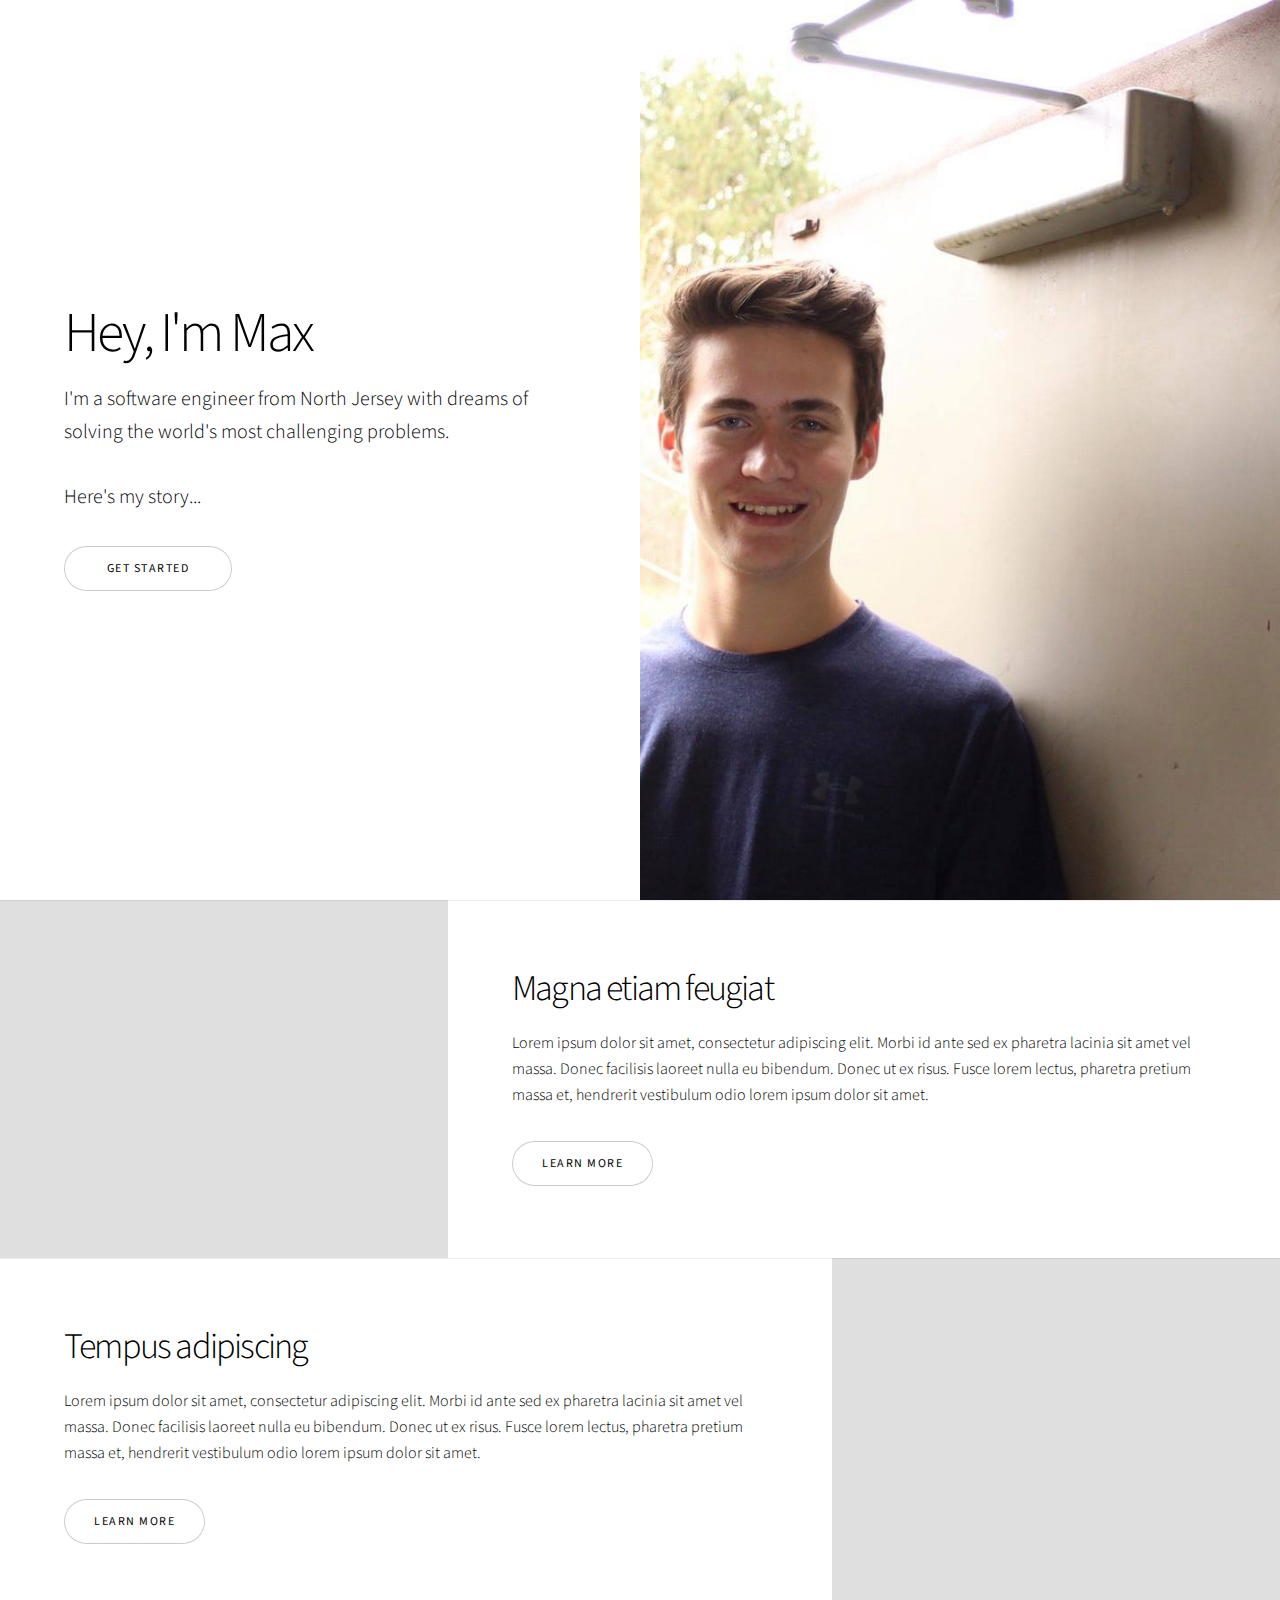
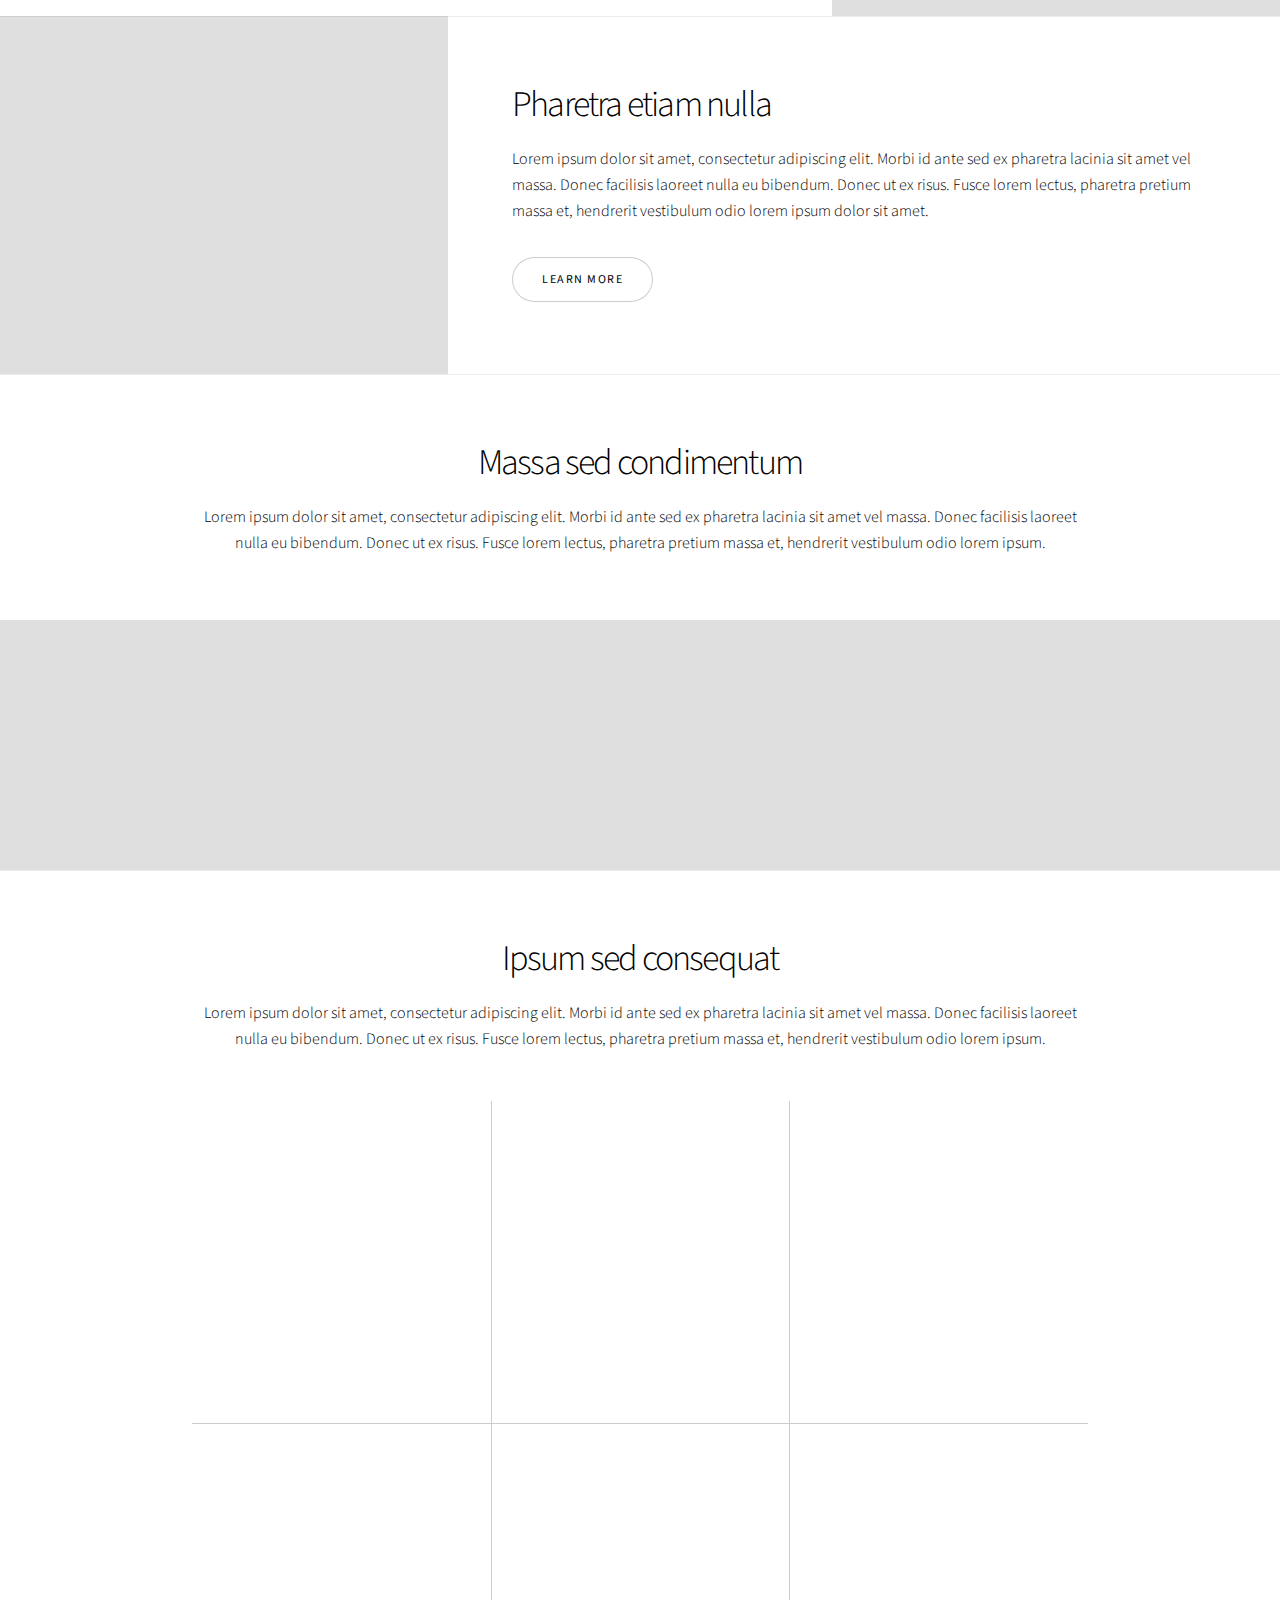
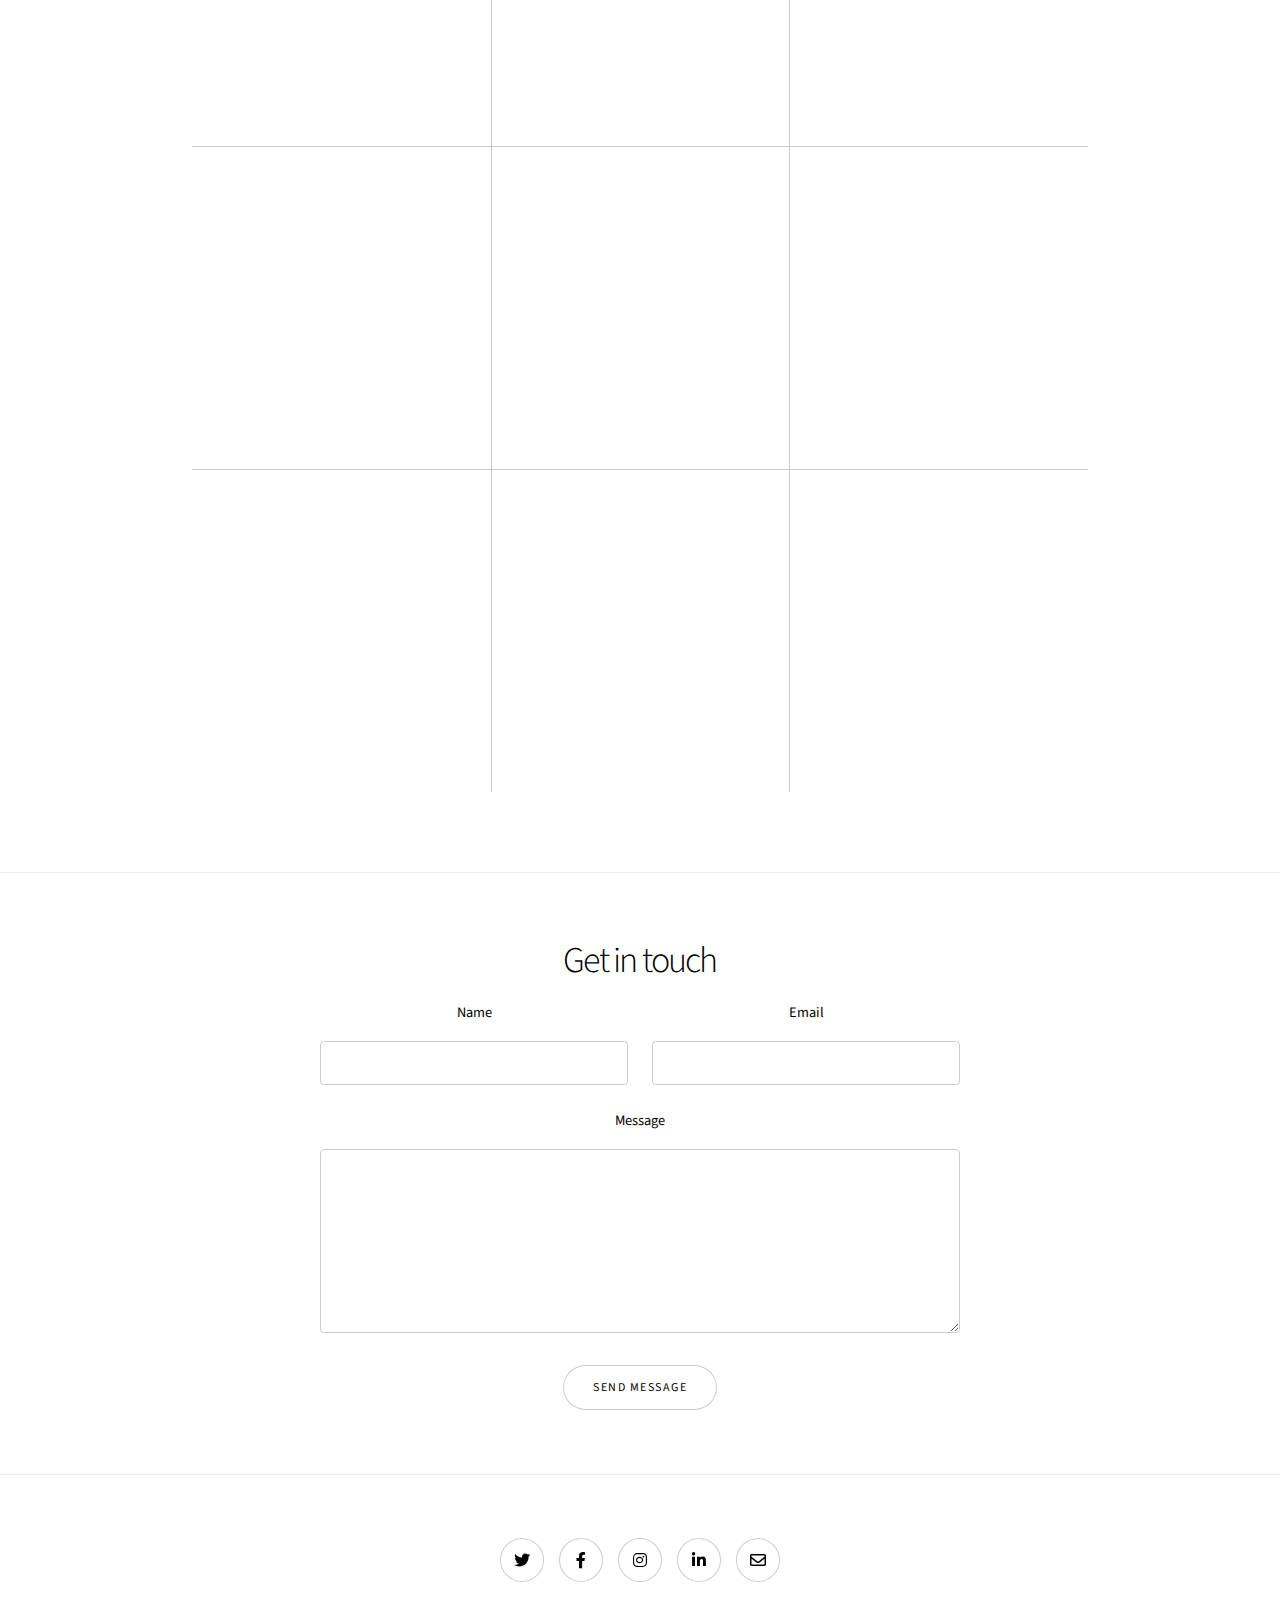
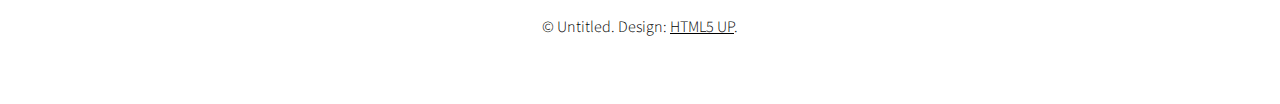
==== commit b68e8a16: "Opening page" ====
--- a/html5up-story/index.html
+++ b/html5up-story/index.html
@@ -6,7 +6,7 @@
 -->
 <html>
 	<head>
-		<title>Story by HTML5 UP</title>
+		<title>Max Handler</title>
 		<meta charset="utf-8" />
 		<meta name="viewport" content="width=device-width, initial-scale=1, user-scalable=no" />
 		<link rel="stylesheet" href="assets/css/main.css" />
@@ -20,14 +20,15 @@
 				<!-- One -->
 					<section class="banner style1 orient-left content-align-left image-position-right fullscreen onload-image-fade-in onload-content-fade-right">
 						<div class="content">
-							<h1>Story</h1>
-							<p class="major">A (modular, highly tweakable) responsive one-page template designed by <a href="https://html5up.net">HTML5 UP</a> and released for free under the <a href="https://html5up.net/license">Creative Commons</a>.</p>
+							<h1>Hey, I'm Max</h1>
+							<p class="major">I'm a software engineer from North Jersey with dreams of solving the world's most challenging problems.</p> 
+							<p class="major">Here's my story...</p>
 							<ul class="actions stacked">
 								<li><a href="#first" class="button big wide smooth-scroll-middle">Get Started</a></li>
 							</ul>
 						</div>
 						<div class="image">
-							<img src="images/banner.jpg" alt="" />
+							<img src="Profile2.jpg" alt="" />
 						</div>
 					</section>
 
